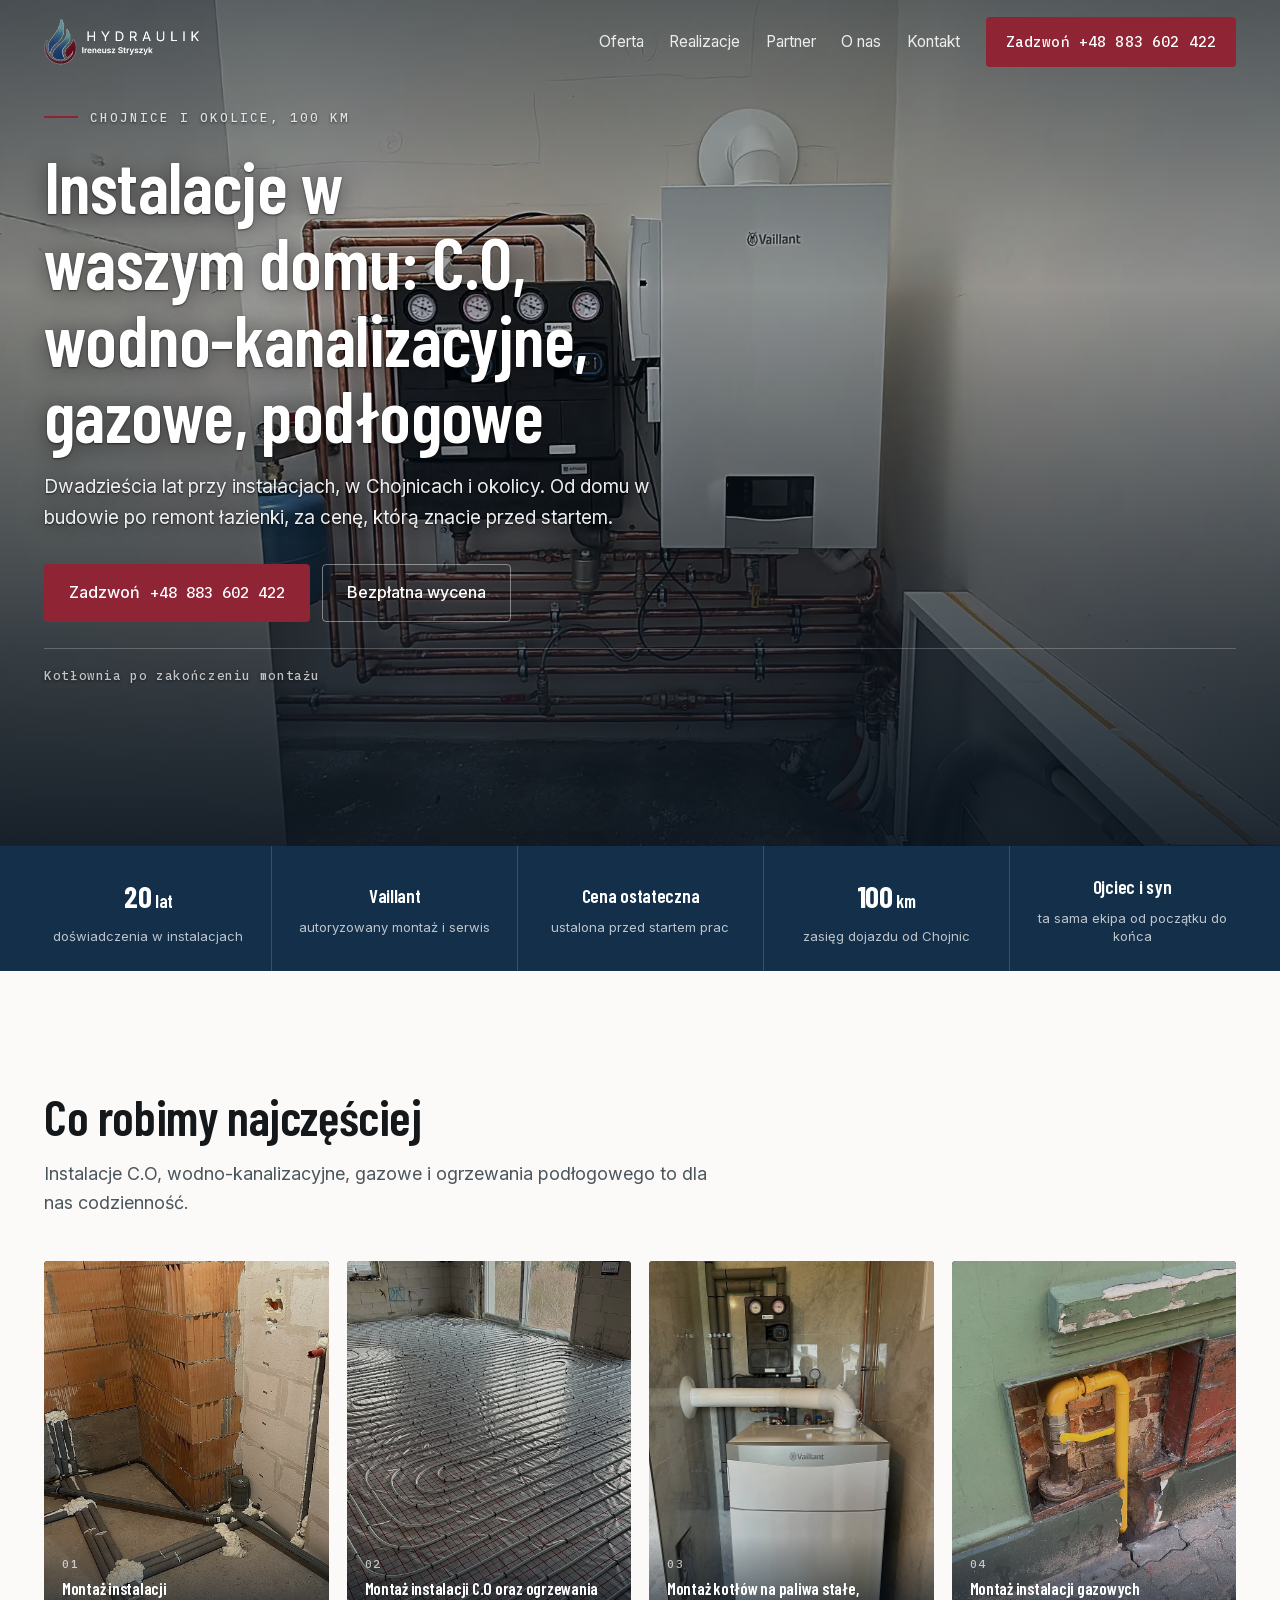
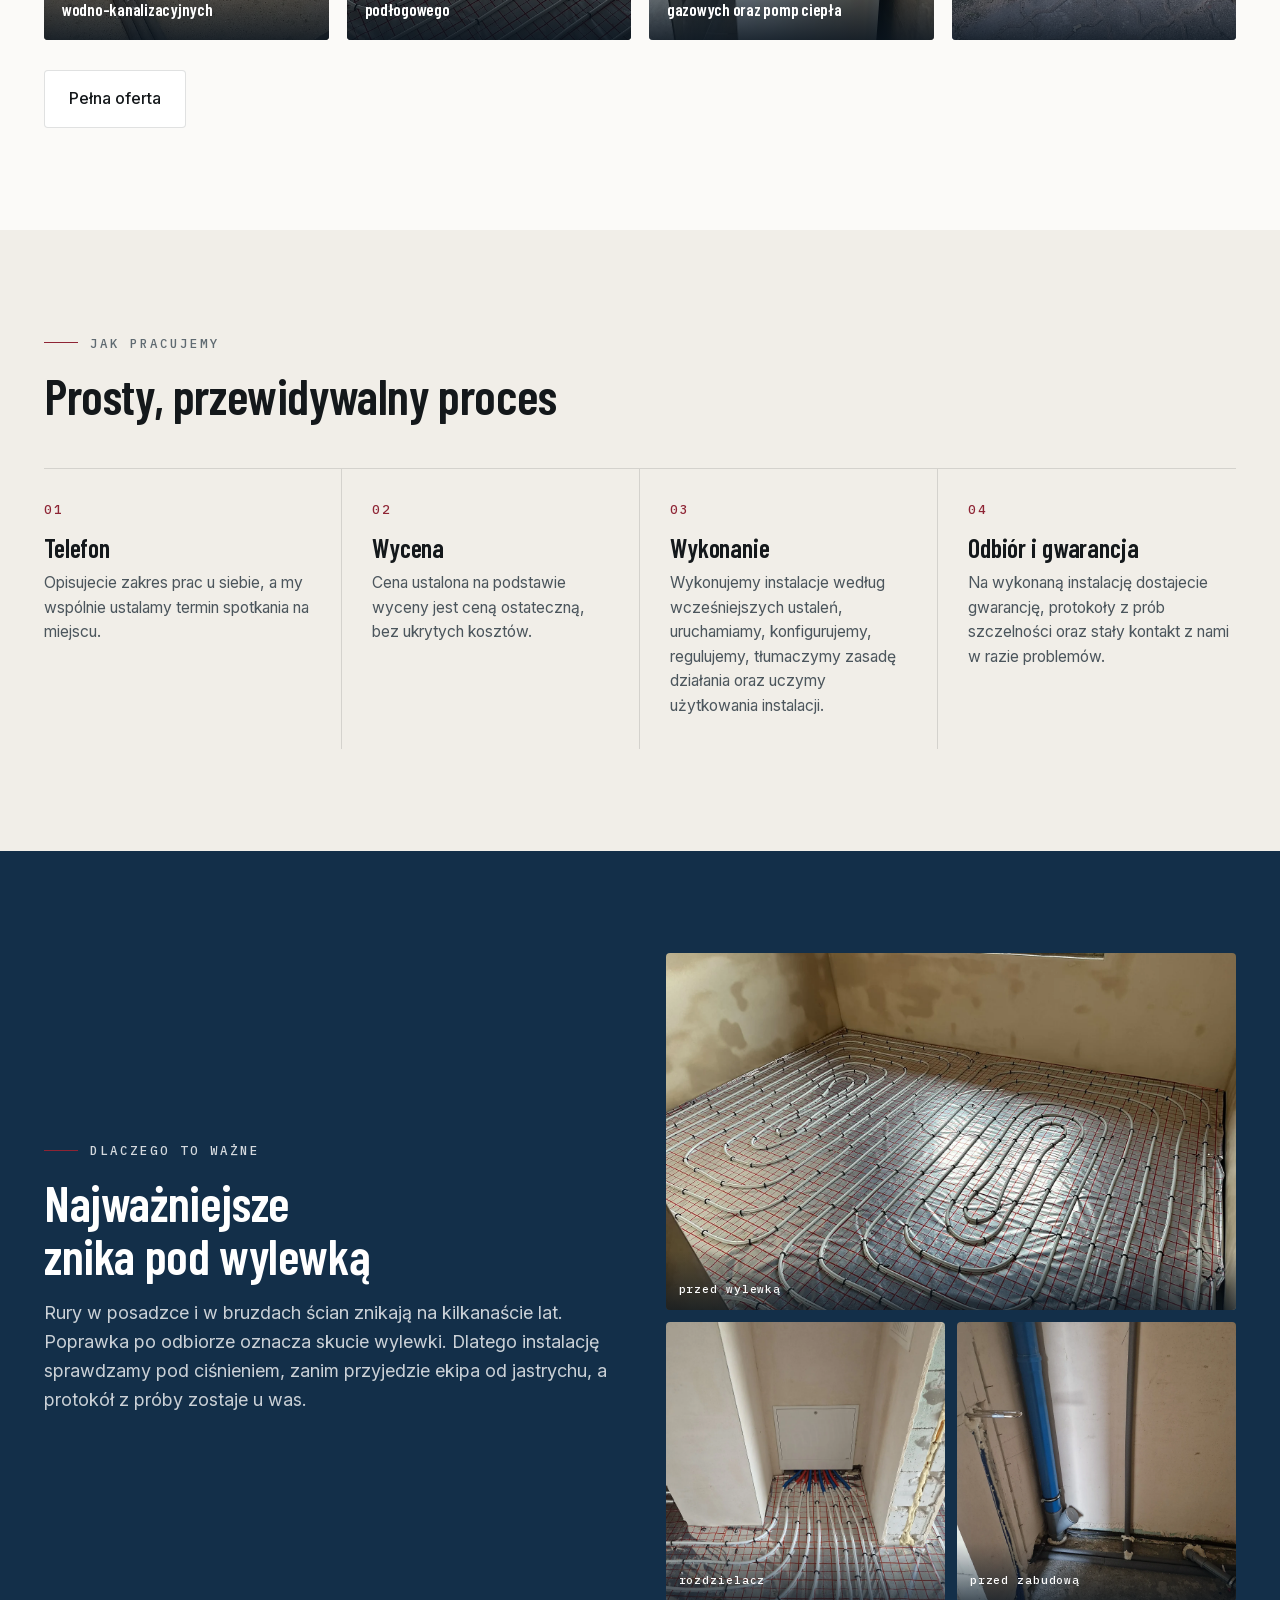
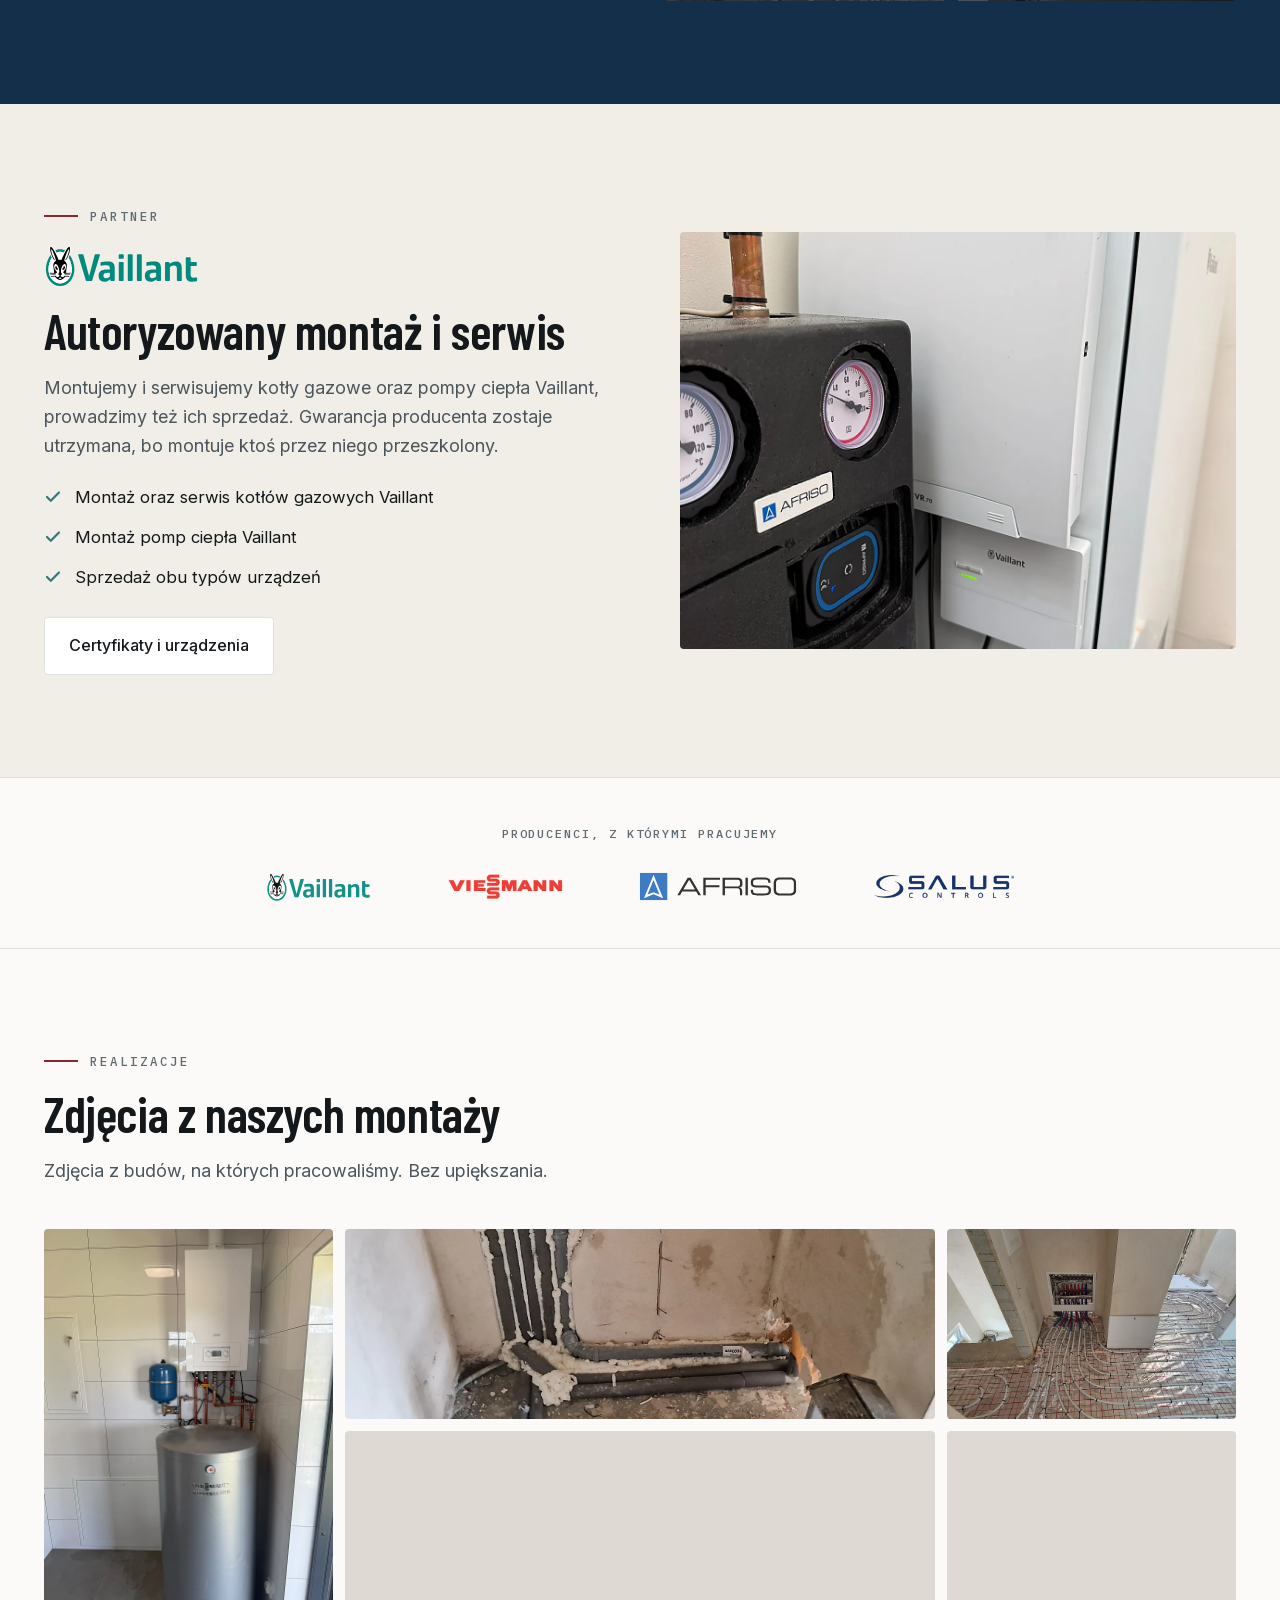
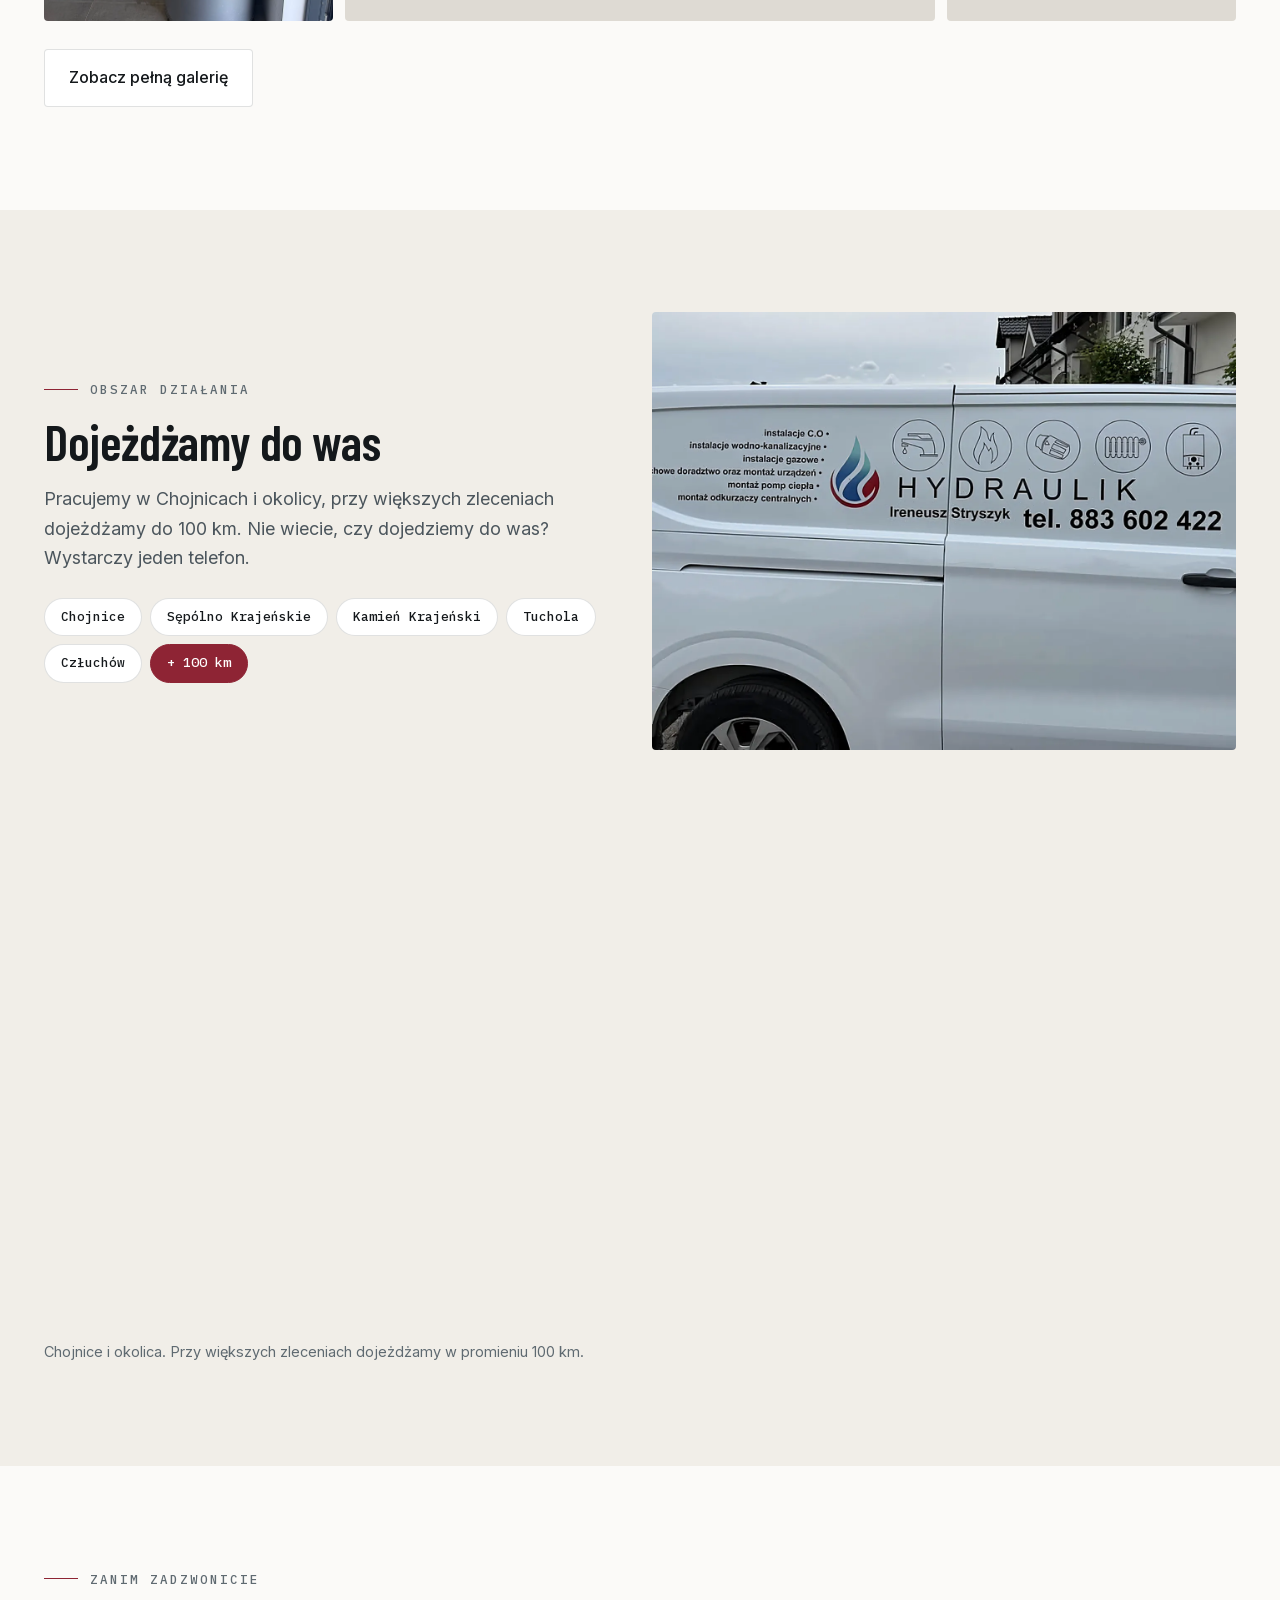
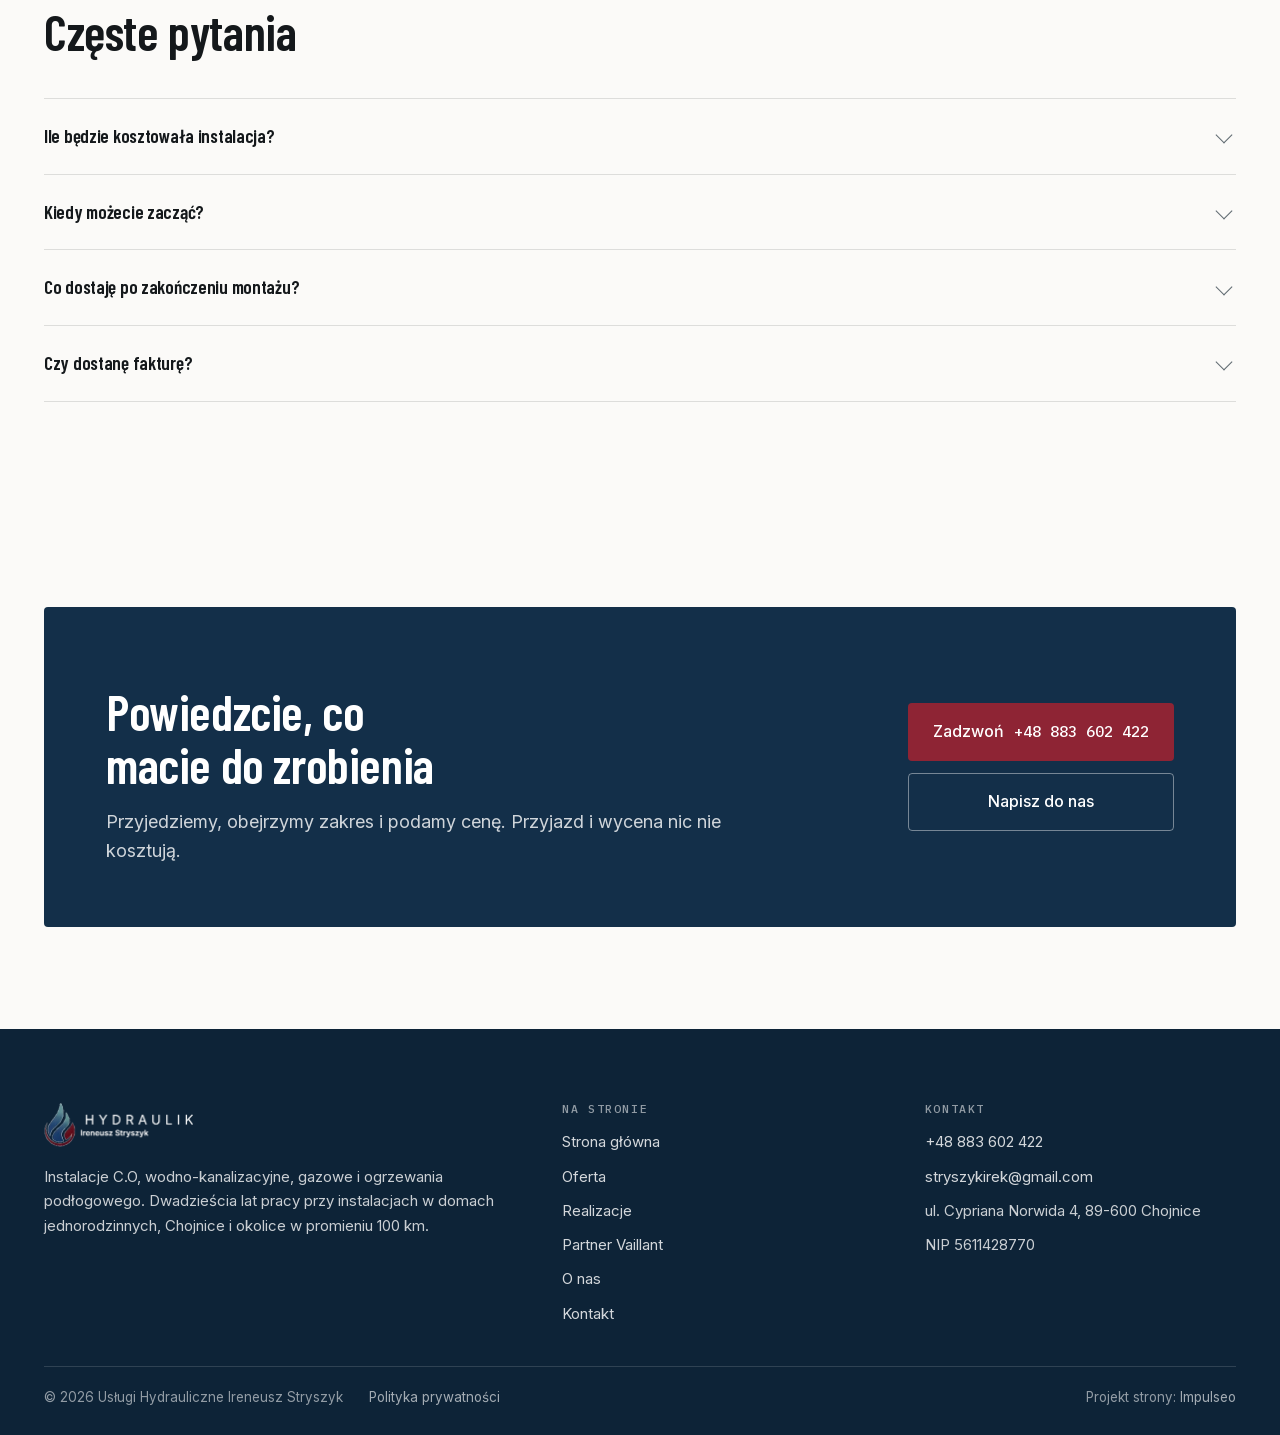
==== index.html @ f4471059 "Pasek producentow: cztery statyczne logotypy zamiast przewijanej tasmy - etykieta 'Urzadzenia, na kt" ====
<!doctype html>
<html lang="pl">
<head>
  <meta charset="utf-8">
  <meta name="viewport" content="width=device-width, initial-scale=1">
  <title>Hydraulik Chojnice, instalacje C.O, wod-kan i gaz | Stryszyk</title>
  <meta name="description" content="Instalacje C.O, wod-kan, gazowe i ogrzewanie podłogowe. Montaż kotłów i pomp ciepła, Vaillant. Chojnice i 100 km. Bezpłatna wycena, 20 lat doświadczenia.">
  <link rel="canonical" href="https://hydraulikchojnice.pl/">
  <meta name="theme-color" content="#132f49">
  <meta property="og:type" content="website">
  <meta property="og:locale" content="pl_PL">
  <meta property="og:site_name" content="Usługi Hydrauliczne Ireneusz Stryszyk">
  <meta property="og:title" content="Hydraulik Chojnice, instalacje C.O, wod-kan i gaz | Stryszyk">
  <meta property="og:description" content="Instalacje C.O, wod-kan, gazowe i ogrzewanie podłogowe. Montaż kotłów i pomp ciepła, Vaillant. Chojnice i 100 km. Bezpłatna wycena, 20 lat doświadczenia.">
  <meta property="og:url" content="https://hydraulikchojnice.pl/">
  <meta property="og:image" content="https://hydraulikchojnice.pl/img/og.jpg">
  <meta property="og:image:width" content="1200">
  <meta property="og:image:height" content="630">
  <meta name="twitter:card" content="summary_large_image">
  <link rel="icon" href="img/favicon.svg" type="image/svg+xml">
  <link rel="icon" href="img/favicon-32.png" sizes="32x32">
  <link rel="apple-touch-icon" href="img/favicon-180.png">
  <link rel="manifest" href="site.webmanifest">
  <link rel="preload" href="assets/fonts/barlow-600-latin.woff2" as="font" type="font/woff2" crossorigin>
  <link rel="preload" href="assets/fonts/inter-latin.woff2" as="font" type="font/woff2" crossorigin>
  <link rel="stylesheet" href="assets/app.css?v=26">
  <script type="application/ld+json">
  {
    "@context": "https://schema.org",
    "@type": "Plumber",
    "name": "Usługi Hydrauliczne Ireneusz Stryszyk",
    "description": "Instalacje C.O, wodno-kanalizacyjne, gazowe i ogrzewania podłogowego. Montaż kotłów i pomp ciepła. Chojnice i okolice w promieniu 100 km.",
    "url": "https://hydraulikchojnice.pl/",
    "telephone": "+48883602422",
    "email": "stryszykirek@gmail.com",
    "image": "https://hydraulikchojnice.pl/img/og.jpg",
    "logo": "https://hydraulikchojnice.pl/img/logo.webp",
    "vatID": "PL5611428770",
    "taxID": "5611428770",
    "address": {
      "@type": "PostalAddress",
      "addressLocality": "Chojnice",
      "addressRegion": "pomorskie",
      "addressCountry": "PL"
    },
    "areaServed": [
      {"@type": "City", "name": "Chojnice"},
      {"@type": "City", "name": "Sępólno Krajeńskie"},
      {"@type": "City", "name": "Kamień Krajeński"},
      {"@type": "City", "name": "Tuchola"},
      {"@type": "City", "name": "Człuchów"}
    ],
    "knowsAbout": ["ogrzewanie podłogowe", "instalacje gazowe", "pompy ciepła", "kotły gazowe", "instalacje wodno-kanalizacyjne"],
    "makesOffer": [
      {"@type": "Offer", "itemOffered": {"@type": "Service", "name": "Montaż instalacji wodno-kanalizacyjnych"}},
      {"@type": "Offer", "itemOffered": {"@type": "Service", "name": "Montaż instalacji C.O i ogrzewania podłogowego"}},
      {"@type": "Offer", "itemOffered": {"@type": "Service", "name": "Montaż kotłów gazowych, na pellet i pomp ciepła"}},
      {"@type": "Offer", "itemOffered": {"@type": "Service", "name": "Montaż instalacji gazowych"}}
    ]
  }
  </script>
  <script type="application/ld+json">
  {"@context": "https://schema.org", "@type": "FAQPage", "mainEntity": [
      {"@type": "Question", "name": "Ile będzie kosztowała instalacja?", "acceptedAnswer": {"@type": "Answer", "text": "Zakres prac wyceniamy po obejrzeniu miejsca. Przyjazd i wycena są bezpłatne. Cena ustalona po oględzinach jest ceną ostateczną, po zakończeniu prac nie dochodzą do niej żadne dopłaty."}},
      {"@type": "Question", "name": "Kiedy możecie zacząć?", "acceptedAnswer": {"@type": "Answer", "text": "Termin ustalamy przy wycenie i trzymamy się go. Awarie traktujemy priorytetowo i przestawiamy pod nie grafik."}},
      {"@type": "Question", "name": "Co dostaję po zakończeniu montażu?", "acceptedAnswer": {"@type": "Answer", "text": "Uruchomioną i wyregulowaną instalację, przeszkolenie z obsługi, gwarancję oraz protokoły z prób szczelności."}},
      {"@type": "Question", "name": "Czy dostanę fakturę?", "acceptedAnswer": {"@type": "Answer", "text": "Tak, na firmę albo na osobę prywatną. Dokument wystawiamy po zakończeniu prac."}}
  ]}
  </script>
</head>
<body class="hero-page">
<a class="skip" href="#main">Przejdź do treści</a>

<header class="top">
  <div class="wrap top-in">
    <a class="brand" href="index.html" aria-label="Usługi Hydrauliczne Ireneusz Stryszyk, strona główna">
      <img class="logo-dark" src="img/logo.webp" width="155" height="46" alt="Logo Hydraulik Ireneusz Stryszyk">
      <img class="logo-light" src="img/logo-jasne.webp" width="155" height="46" alt="" aria-hidden="true">
    </a>
    <button class="burger" aria-expanded="false" aria-controls="menu" aria-label="Menu">
      <span></span><span></span><span></span>
    </button>
    <nav class="nav" id="menu" aria-label="Menu główne">
      <a href="oferta.html">Oferta</a>
      <a href="realizacje.html">Realizacje</a>
      <a href="partner.html">Partner</a>
      <a href="o-nas.html">O nas</a>
      <a href="kontakt.html">Kontakt</a>
      <a class="tel-btn" href="tel:+48883602422">Zadzwoń +48 883 602 422</a>
    </nav>
  </div>
</header>

<main id="main">
<section class="hero">
  <div class="hero-media" aria-hidden="true">
      <figure class="is-on" data-cap="Kotłownia po zakończeniu montażu"><img src="img/hero-3-2000.webp" srcset="img/hero-3-1200.webp 1200w, img/hero-3-2000.webp 2000w" sizes="100vw" width="2000" height="1500" alt="Kotłownia po zakończeniu montażu" fetchpriority="high" decoding="async"></figure>
      <figure class="" data-cap="Ogrzewanie podłogowe, pętle rozłożone przed wylewką"><img src="img/hero-1-2000.webp" srcset="img/hero-1-1200.webp 1200w, img/hero-1-2000.webp 2000w" sizes="100vw" width="2000" height="1500" alt="Ogrzewanie podłogowe, pętle rozłożone przed wylewką" loading="lazy" decoding="async"></figure>
      <figure class="" data-cap="Rozdzielacz ogrzewania podłogowego w szafce"><img src="img/hero-2-2000.webp" srcset="img/hero-2-1200.webp 1200w, img/hero-2-2000.webp 2000w" sizes="100vw" width="2000" height="1500" alt="Rozdzielacz ogrzewania podłogowego w szafce" loading="lazy" decoding="async"></figure>
      <figure class="" data-cap="Węzeł wodomierzowy z zaworami odcinającymi"><img src="img/hero-4-2000.webp" srcset="img/hero-4-1200.webp 1200w, img/hero-4-2000.webp 2000w" sizes="100vw" width="2000" height="1500" alt="Węzeł wodomierzowy z zaworami odcinającymi" loading="lazy" decoding="async"></figure>
  </div>
  <div class="wrap hero-in">
    <p class="kicker">Chojnice i okolice, 100 km</p>
    <h1>Instalacje w waszym domu: C.O, <span class="nw">wodno-kanalizacyjne</span>, gazowe, podłogowe</h1>
    <p class="hero-lead">Dwadzieścia lat przy instalacjach, w Chojnicach i okolicy.
      Od domu w budowie po remont łazienki, za cenę, którą znacie przed startem.</p>
    <div class="hero-cta">
      <a class="btn btn-1" href="tel:+48883602422">Zadzwoń <span class="num">+48 883 602 422</span></a>
      <a class="btn btn-2" href="kontakt.html">Bezpłatna wycena</a>
    </div>
    <p class="hero-cap"></p>
  </div>
</section>

<section class="strip">
  <div class="strip-in">
    <div class="cell"><span class="k"><span class="big">20</span> lat</span><span class="v">doświadczenia w instalacjach</span></div>
    <div class="cell"><span class="k">Vaillant</span><span class="v">autoryzowany montaż i serwis</span></div>
    <div class="cell"><span class="k">Cena ostateczna</span><span class="v">ustalona przed startem prac</span></div>
    <div class="cell"><span class="k"><span class="big">100</span> km</span><span class="v">zasięg dojazdu od Chojnic</span></div>
    <div class="cell"><span class="k">Ojciec i syn</span><span class="v">ta sama ekipa od początku do końca</span></div>
  </div>
</section>


<section class="sec">
  <div class="wrap">
    <div class="head rv">
      <h2>Co robimy najczęściej</h2>
      <p class="lead">Instalacje C.O, <span class="nw">wodno-kanalizacyjne</span>, gazowe i ogrzewania podłogowego to dla nas codzienność.</p>
    </div>
    <div class="tiles rv">
      <a class="tile" href="oferta.html"><img src="img/wod-kan-01-900.webp" srcset="img/wod-kan-01-900.webp 900w, img/wod-kan-01-1600.webp 1600w" width="900" height="675" alt="Podejścia wodno-kanalizacyjne przed zabudową" loading="lazy" decoding="async"><span class="cap"><span class="idx">01</span><span class="txt">Montaż instalacji <span class="nw">wodno-kanalizacyjnych</span></span></span></a>
      <a class="tile" href="oferta.html"><img src="img/podlogowka-01-900.webp" srcset="img/podlogowka-01-900.webp 900w, img/podlogowka-01-1600.webp 1600w" width="900" height="675" alt="Pętle ogrzewania podłogowego przed wylewką" loading="lazy" decoding="async"><span class="cap"><span class="idx">02</span><span class="txt">Montaż instalacji C.O oraz ogrzewania podłogowego</span></span></a>
      <a class="tile" href="oferta.html"><img src="img/kotlownia-01-900.webp" srcset="img/kotlownia-01-900.webp 900w, img/kotlownia-01-1600.webp 1600w" width="675" height="900" alt="Kotłownia z kotłem stojącym Vaillant" loading="lazy" decoding="async"><span class="cap"><span class="idx">03</span><span class="txt">Montaż kotłów na paliwa stałe, gazowych oraz pomp ciepła</span></span></a>
      <a class="tile" href="oferta.html"><img src="img/gaz-01-900.webp" srcset="img/gaz-01-900.webp 900w, img/gaz-01-1600.webp 1600w" width="506" height="900" alt="Instalacja gazowa doprowadzona do budynku" loading="lazy" decoding="async"><span class="cap"><span class="idx">04</span><span class="txt">Montaż instalacji gazowych</span></span></a>
    </div>
    <p style="margin-top:30px"><a class="btn btn-3" href="oferta.html">Pełna oferta</a></p>
  </div>
</section>

<section class="sec sec-paper">
  <div class="wrap">
    <div class="head rv">
      <p class="kicker">Jak pracujemy</p>
      <h2>Prosty, przewidywalny proces</h2>
    </div>
    <div class="steps rv">
      <div class="step"><span class="n">01</span><h3>Telefon</h3><p>Opisujecie zakres prac u siebie, a my wspólnie ustalamy termin spotkania na miejscu.</p></div>
      <div class="step"><span class="n">02</span><h3>Wycena</h3><p>Cena ustalona na podstawie wyceny jest ceną ostateczną, bez ukrytych kosztów.</p></div>
      <div class="step"><span class="n">03</span><h3>Wykonanie</h3><p>Wykonujemy instalacje według wcześniejszych ustaleń, uruchamiamy, konfigurujemy, regulujemy, tłumaczymy zasadę działania oraz uczymy użytkowania instalacji.</p></div>
      <div class="step"><span class="n">04</span><h3>Odbiór i gwarancja</h3><p>Na wykonaną instalację dostajecie gwarancję, protokoły z prób szczelności oraz stały kontakt z nami w razie problemów.</p></div>
    </div>
  </div>
</section>

<section class="sec sec-dark">
  <div class="wrap">
    <div class="hidden-layer">
      <div class="rv">
        <p class="kicker">Dlaczego to ważne</p>
        <h2>Najważniejsze znika pod wylewką</h2>
        <p class="lead">Rury w posadzce i w bruzdach ścian znikają na kilkanaście lat. Poprawka po odbiorze
          oznacza skucie wylewki. Dlatego instalację sprawdzamy pod ciśnieniem, zanim przyjedzie ekipa
          od jastrychu, a protokół z próby zostaje u was.</p>
      </div>
      <div class="hl-frames rv">
        <figure data-zoom="img/podlogowka-17-1600.webp" data-alt="Ogrzewanie podłogowe pod skosem dachu" data-cap="Ogrzewanie podłogowe pod skosem dachu" tabindex="0">
          <img src="img/podlogowka-17-900.webp" srcset="img/podlogowka-17-900.webp 900w, img/podlogowka-17-1600.webp 1600w" width="900" height="675" alt="Ogrzewanie podłogowe pod skosem dachu" loading="lazy" decoding="async"><figcaption>przed wylewką</figcaption></figure>
        <figure data-zoom="img/rozdzielacz-01-1600.webp" data-alt="Szafka rozdzielacza ogrzewania podłogowego" data-cap="Szafka rozdzielacza ogrzewania podłogowego" tabindex="0">
          <img src="img/rozdzielacz-01-900.webp" srcset="img/rozdzielacz-01-900.webp 900w, img/rozdzielacz-01-1600.webp 1600w" width="900" height="900" alt="Szafka rozdzielacza ogrzewania podłogowego" loading="lazy" decoding="async"><figcaption>rozdzielacz</figcaption></figure>
        <figure data-zoom="img/wod-kan-04-1600.webp" data-alt="Rozprowadzenie kanalizacji przy posadzce" data-cap="Rozprowadzenie kanalizacji przy posadzce" tabindex="0">
          <img src="img/wod-kan-04-900.webp" srcset="img/wod-kan-04-900.webp 900w, img/wod-kan-04-1600.webp 1600w" width="900" height="900" alt="Rozprowadzenie kanalizacji przy posadzce" loading="lazy" decoding="async"><figcaption>przed zabudową</figcaption></figure>
      </div>
    </div>
  </div>
</section>

<section class="sec sec-paper">
  <div class="wrap">
    <div class="partner">
      <div class="rv">
        <p class="kicker">Partner</p>
        <img src="img/marki/vaillant.svg" width="210" height="53" alt="Logo Vaillant"
          style="height:44px;width:auto;margin:18px 0 6px" loading="lazy" decoding="async">
        <h2>Autoryzowany montaż i serwis</h2>
        <p class="lead">Montujemy i serwisujemy kotły gazowe oraz pompy ciepła Vaillant, prowadzimy też
          ich sprzedaż. Gwarancja producenta zostaje utrzymana, bo montuje ktoś przez niego przeszkolony.</p>
        <ul class="checks">
          <li>Montaż oraz serwis kotłów gazowych Vaillant</li>
          <li>Montaż pomp ciepła Vaillant</li>
          <li>Sprzedaż obu typów urządzeń</li>
        </ul>
        <p style="margin-top:26px"><a class="btn btn-3" href="partner.html">Certyfikaty i urządzenia</a></p>
      </div>
      <div class="rv">
        <figure style="margin:0;overflow:hidden;border-radius:4px;background:#dedad3" data-zoom="img/kotlownia-06-1600.webp"
          data-alt="Pompa ciepła Vaillant ze stacją Afriso" data-cap="Pompa ciepła Vaillant ze stacją Afriso" tabindex="0">
          <img src="img/kotlownia-06-900.webp" srcset="img/kotlownia-06-900.webp 900w, img/kotlownia-06-1600.webp 1600w" width="675" height="900" alt="Pompa ciepła Vaillant ze stacją Afriso" loading="lazy" decoding="async">
        </figure>
      </div>
    </div>
  </div>
</section>

<section class="marks">
  <div class="wrap-wide">
    <span class="marks-lab">Producenci, z którymi pracujemy</span>
    <div class="marks-view">
      <div class="marks-track">
        <img src="img/marki/vaillant.svg" alt="Vaillant" style="height:30px" loading="lazy" decoding="async">
        <img src="img/marki/viessmann.svg" alt="Viessmann" style="height:25px" loading="lazy" decoding="async">
        <img src="img/marki/afriso.svg" alt="Afriso" style="height:29px" loading="lazy" decoding="async">
        <img src="img/marki/salus.webp" alt="Salus Controls" style="height:23px" loading="lazy" decoding="async">
      </div>
    </div>
  </div>
</section>

<section class="sec">
  <div class="wrap">
    <div class="head rv">
      <p class="kicker">Realizacje</p>
      <h2>Zdjęcia z naszych montaży</h2>
      <p class="lead">Zdjęcia z budów, na których pracowaliśmy. Bez upiększania.</p>
    </div>
    <div class="bento rv">
      <figure class="b-tall" data-zoom="img/zasobnik-02-1600.webp" data-alt="Zasobnik i kocioł w pomieszczeniu technicznym" data-cap="Zasobnik i kocioł w pomieszczeniu technicznym" tabindex="0"><img src="img/zasobnik-02-900.webp" srcset="img/zasobnik-02-900.webp 900w, img/zasobnik-02-1600.webp 1600w" width="675" height="900" alt="Zasobnik i kocioł w pomieszczeniu technicznym" loading="lazy" decoding="async"></figure>
      <figure class="b-wide" data-zoom="img/wod-kan-05-1600.webp" data-alt="Rury poprowadzone w bruzdach ściany" data-cap="Rury poprowadzone w bruzdach ściany" tabindex="0"><img src="img/wod-kan-05-900.webp" srcset="img/wod-kan-05-900.webp 900w, img/wod-kan-05-1600.webp 1600w" width="900" height="900" alt="Rury poprowadzone w bruzdach ściany" loading="lazy" decoding="async"></figure>
      <figure class="" data-zoom="img/rozdzielacz-02-1600.webp" data-alt="Rozdzielacz podłączony do pętli w posadzce" data-cap="Rozdzielacz podłączony do pętli w posadzce" tabindex="0"><img src="img/rozdzielacz-02-900.webp" srcset="img/rozdzielacz-02-900.webp 900w, img/rozdzielacz-02-1600.webp 1600w" width="900" height="900" alt="Rozdzielacz podłączony do pętli w posadzce" loading="lazy" decoding="async"></figure>
      <figure class="b-wide" data-zoom="img/podlogowka-14-1600.webp" data-alt="Ogrzewanie podłogowe przed zalaniem wylewki" data-cap="Ogrzewanie podłogowe przed zalaniem wylewki" tabindex="0"><img src="img/podlogowka-14-900.webp" srcset="img/podlogowka-14-900.webp 900w, img/podlogowka-14-1600.webp 1600w" width="900" height="675" alt="Ogrzewanie podłogowe przed zalaniem wylewki" loading="lazy" decoding="async"></figure>
      <figure class="" data-zoom="img/sterowanie-02-1600.webp" data-alt="Panel sterowania instalacją Vaillant" data-cap="Panel sterowania instalacją Vaillant" tabindex="0"><img src="img/sterowanie-02-900.webp" srcset="img/sterowanie-02-900.webp 900w, img/sterowanie-02-1600.webp 1600w" width="900" height="675" alt="Panel sterowania instalacją Vaillant" loading="lazy" decoding="async"></figure>
    </div>
    <p style="margin-top:28px"><a class="btn btn-3" href="realizacje.html">Zobacz pełną galerię</a></p>
  </div>
</section>

<section class="sec sec-paper">
  <div class="wrap">
    <div class="area">
      <div class="rv">
        <p class="kicker">Obszar działania</p>
        <h2>Dojeżdżamy do was</h2>
        <p class="lead">Pracujemy w Chojnicach i okolicy, przy większych zleceniach dojeżdżamy do 100 km.
          Nie wiecie, czy dojedziemy do was? Wystarczy jeden telefon.</p>
        <div class="towns">
      <span>Chojnice</span>
      <span>Sępólno Krajeńskie</span>
      <span>Kamień Krajeński</span>
      <span>Tuchola</span>
      <span>Człuchów</span>
          <span class="plus">+ 100 km</span>
        </div>
      </div>
      <div class="rv">
        <figure style="margin:0;overflow:hidden;border-radius:4px;background:#dedad3">
          <img src="img/bus-900.webp" srcset="img/bus-900.webp 900w, img/bus-1400.webp 1400w" width="900" height="675" alt="Samochód firmowy z logo i numerem telefonu" loading="lazy" decoding="async">
        </figure>
      </div>
    </div>

    <figure class="mapa rv">
      <iframe title="Mapa: Chojnice i okolice" loading="lazy" referrerpolicy="no-referrer-when-downgrade"
        src="https://maps.google.com/maps?q=Chojnice&amp;z=9&amp;output=embed&amp;hl=pl"
        style="border:0" allowfullscreen></iframe>
      <figcaption>Chojnice i okolica. Przy większych zleceniach dojeżdżamy w promieniu 100 km.</figcaption>
    </figure>
  </div>
</section>

<section class="sec">
  <div class="wrap">
    <div class="head rv">
      <p class="kicker">Zanim zadzwonicie</p>
      <h2>Częste pytania</h2>
    </div>
    <div class="faq rv">
    <details><summary>Ile będzie kosztowała instalacja?</summary><div class="ans">Zakres prac wyceniamy po obejrzeniu miejsca. Przyjazd i wycena są bezpłatne. Cena ustalona po oględzinach jest ceną ostateczną, po zakończeniu prac nie dochodzą do niej żadne dopłaty.</div></details>
    <details><summary>Kiedy możecie zacząć?</summary><div class="ans">Termin ustalamy przy wycenie i trzymamy się go. Awarie traktujemy priorytetowo i przestawiamy pod nie grafik.</div></details>
    <details><summary>Co dostaję po zakończeniu montażu?</summary><div class="ans">Uruchomioną i wyregulowaną instalację, przeszkolenie z obsługi, gwarancję oraz protokoły z prób szczelności.</div></details>
    <details><summary>Czy dostanę fakturę?</summary><div class="ans">Tak, na firmę albo na osobę prywatną. Dokument wystawiamy po zakończeniu prac.</div></details>
    </div>
  </div>
</section>

<section class="sec">
  <div class="wrap rv">
    <div class="cta">
      <div>
        <h2>Powiedzcie, co macie do zrobienia</h2>
        <p class="lead">Przyjedziemy, obejrzymy zakres i podamy cenę. Przyjazd i wycena nic nie kosztują.</p>
      </div>
      <div class="cta-side">
        <a class="btn btn-1" href="tel:+48883602422">Zadzwoń <span class="num">+48 883 602 422</span></a>
        <a class="btn btn-2" href="kontakt.html">Napisz do nas</a>
      </div>
    </div>
  </div>
</section>

</main>

<footer class="foot">
  <div class="wrap">
    <div class="foot-grid">
      <div>
        <img class="logo" src="img/logo-jasne.webp" width="149" height="44" alt="Hydraulik Ireneusz Stryszyk">
        <p>Instalacje C.O, wodno-kanalizacyjne, gazowe i ogrzewania podłogowego. Dwadzieścia lat pracy przy instalacjach w domach jednorodzinnych, Chojnice i okolice w promieniu 100 km.</p>
      </div>
      <div>
        <h4>Na stronie</h4>
        <ul>
          <li><a href="index.html">Strona główna</a></li>
          <li><a href="oferta.html">Oferta</a></li>
          <li><a href="realizacje.html">Realizacje</a></li>
          <li><a href="partner.html">Partner Vaillant</a></li>
          <li><a href="o-nas.html">O nas</a></li>
          <li><a href="kontakt.html">Kontakt</a></li>
        </ul>
      </div>
      <div>
        <h4>Kontakt</h4>
        <ul>
          <li><a href="tel:+48883602422">+48 883 602 422</a></li>
          <li><a href="mailto:stryszykirek@gmail.com">stryszykirek@gmail.com</a></li>
          <li>ul. Cypriana Norwida 4, 89-600 Chojnice</li>
          <li>NIP 5611428770</li>
        </ul>
      </div>
    </div>
    <div class="fine">
      <span>&copy; <span data-year>2026</span> Usługi Hydrauliczne Ireneusz Stryszyk</span>
      <a href="polityka-prywatnosci.html">Polityka prywatności</a>
      <span class="right">Projekt strony: <a href="https://impulseo.pl" rel="noopener">Impulseo</a></span>
    </div>
  </div>
</footer>

<div class="callbar">
  <a href="tel:+48883602422">Zadzwoń</a>
  <a class="alt" href="kontakt.html">Bezpłatna wycena</a>
</div>

<div class="lb" hidden aria-modal="true" role="dialog" aria-label="Powiększone zdjęcie">
  <button class="lb-x" aria-label="Zamknij">&times;</button>
  <button class="lb-p" aria-label="Poprzednie zdjęcie">&#8249;</button>
  <button class="lb-n" aria-label="Następne zdjęcie">&#8250;</button>
  <img src="" alt="">
  <p class="lb-cap"></p>
</div>

<script src="assets/app.js?v=4"></script>
</body>
</html>
---- assets/app.css ----
/* Usługi Hydrauliczne Ireneusz Stryszyk — Chojnice
   Arkusz stylów strony. Fonty trzymamy u siebie (assets/fonts). */

@font-face{font-family:'Naglowek';font-style:normal;font-weight:500;font-display:swap;
  src:url(fonts/barlow-500-latin-ext.woff2) format('woff2');
  unicode-range:U+0100-02BA,U+02BD-02C5,U+02C7-02CC,U+02CE-02D7,U+02DD-02FF,U+0304,U+0308,U+0329,U+1D00-1DBF,U+1E00-1E9F,U+1EF2-1EFF,U+2020,U+20A0-20AB,U+20AD-20C0,U+2113,U+2C60-2C7F,U+A720-A7FF;}
@font-face{font-family:'Naglowek';font-style:normal;font-weight:500;font-display:swap;
  src:url(fonts/barlow-500-latin.woff2) format('woff2');
  unicode-range:U+0000-00FF,U+0131,U+0152-0153,U+02BB-02BC,U+02C6,U+02DA,U+02DC,U+0304,U+0308,U+0329,U+2000-206F,U+20AC,U+2122,U+2191,U+2193,U+2212,U+2215,U+FEFF,U+FFFD;}
@font-face{font-family:'Naglowek';font-style:normal;font-weight:600;font-display:swap;
  src:url(fonts/barlow-600-latin-ext.woff2) format('woff2');
  unicode-range:U+0100-02BA,U+02BD-02C5,U+02C7-02CC,U+02CE-02D7,U+02DD-02FF,U+0304,U+0308,U+0329,U+1D00-1DBF,U+1E00-1E9F,U+1EF2-1EFF,U+2020,U+20A0-20AB,U+20AD-20C0,U+2113,U+2C60-2C7F,U+A720-A7FF;}
@font-face{font-family:'Naglowek';font-style:normal;font-weight:600;font-display:swap;
  src:url(fonts/barlow-600-latin.woff2) format('woff2');
  unicode-range:U+0000-00FF,U+0131,U+0152-0153,U+02BB-02BC,U+02C6,U+02DA,U+02DC,U+0304,U+0308,U+0329,U+2000-206F,U+20AC,U+2122,U+2191,U+2193,U+2212,U+2215,U+FEFF,U+FFFD;}
@font-face{font-family:'Naglowek';font-style:normal;font-weight:700;font-display:swap;
  src:url(fonts/barlow-700-latin-ext.woff2) format('woff2');
  unicode-range:U+0100-02BA,U+02BD-02C5,U+02C7-02CC,U+02CE-02D7,U+02DD-02FF,U+0304,U+0308,U+0329,U+1D00-1DBF,U+1E00-1E9F,U+1EF2-1EFF,U+2020,U+20A0-20AB,U+20AD-20C0,U+2113,U+2C60-2C7F,U+A720-A7FF;}
@font-face{font-family:'Naglowek';font-style:normal;font-weight:700;font-display:swap;
  src:url(fonts/barlow-700-latin.woff2) format('woff2');
  unicode-range:U+0000-00FF,U+0131,U+0152-0153,U+02BB-02BC,U+02C6,U+02DA,U+02DC,U+0304,U+0308,U+0329,U+2000-206F,U+20AC,U+2122,U+2191,U+2193,U+2212,U+2215,U+FEFF,U+FFFD;}
@font-face{font-family:'InterVar';font-style:normal;font-weight:400 600;font-display:swap;
  src:url(fonts/inter-latin-ext.woff2) format('woff2');
  unicode-range:U+0100-02BA,U+02BD-02C5,U+02C7-02CC,U+02CE-02D7,U+02DD-02FF,U+0304,U+0308,U+0329,U+1D00-1DBF,U+1E00-1E9F,U+1EF2-1EFF,U+2020,U+20A0-20AB,U+20AD-20C0,U+2113,U+2C60-2C7F,U+A720-A7FF;}
@font-face{font-family:'InterVar';font-style:normal;font-weight:400 600;font-display:swap;
  src:url(fonts/inter-latin.woff2) format('woff2');
  unicode-range:U+0000-00FF,U+0131,U+0152-0153,U+02BB-02BC,U+02C6,U+02DA,U+02DC,U+0304,U+0308,U+0329,U+2000-206F,U+20AC,U+2122,U+2191,U+2193,U+2212,U+2215,U+FEFF,U+FFFD;}
@font-face{font-family:'PlexMono';font-style:normal;font-weight:500;font-display:swap;
  src:url(fonts/plexmono-latin-ext.woff2) format('woff2');
  unicode-range:U+0100-02BA,U+02BD-02C5,U+02C7-02CC,U+02CE-02D7,U+02DD-02FF,U+0304,U+0308,U+0329,U+1D00-1DBF,U+1E00-1E9F,U+1EF2-1EFF,U+2020,U+20A0-20AB,U+20AD-20C0,U+2113,U+2C60-2C7F,U+A720-A7FF;}
@font-face{font-family:'PlexMono';font-style:normal;font-weight:500;font-display:swap;
  src:url(fonts/plexmono-latin.woff2) format('woff2');
  unicode-range:U+0000-00FF,U+0131,U+0152-0153,U+02BB-02BC,U+02C6,U+02DA,U+02DC,U+0304,U+0308,U+0329,U+2000-206F,U+20AC,U+2122,U+2191,U+2193,U+2212,U+2215,U+FEFF,U+FFFD;}

:root{
  --ink:#14181b;
  --ink-2:#4b555c;
  --ink-3:#5f6a71;
  --paper:#fbfaf8;
  --paper-2:#f1eee8;
  --navy:#132f49;
  --navy-2:#0d2337;
  --teal:#2f7a80;
  --accent:#8e2434;
  --accent-dark:#71182a;
  --line:rgba(20,24,27,.13);
  --line-soft:rgba(20,24,27,.07);
  --h:'Naglowek','Arial Narrow',system-ui,sans-serif;
  --b:'InterVar',system-ui,-apple-system,sans-serif;
  --m:'PlexMono',ui-monospace,monospace;
  --wrap:1240px;
  --pad:clamp(18px,4vw,44px);
  --r:4px;
  --shadow:0 1px 2px rgba(15,25,35,.05),0 12px 32px -18px rgba(15,25,35,.28);
}

*{box-sizing:border-box}
html{-webkit-text-size-adjust:100%;scroll-behavior:smooth}
@media (prefers-reduced-motion:reduce){html{scroll-behavior:auto}}
body{
  margin:0;background:var(--paper);color:var(--ink);
  font-family:var(--b);font-size:17px;line-height:1.62;
  font-feature-settings:"cv05","ss01";
  -webkit-font-smoothing:antialiased;overflow-x:hidden;
}
img{max-width:100%;height:auto;display:block}
a{color:inherit}
h1,h2,h3,h4{font-family:var(--h);font-weight:600;letter-spacing:-.005em;line-height:1.06;margin:0}
/* wyraz złożony (wodno-kanalizacyjne) ma przechodzić do nowej linii w całości */
.nw{white-space:nowrap}
p{margin:0}
:focus-visible{outline:2.5px solid var(--teal);outline-offset:3px;border-radius:2px}

.wrap{width:min(100% - var(--pad)*2,var(--wrap));margin-inline:auto}
.wrap-wide{width:min(100% - var(--pad)*2,1440px);margin-inline:auto}
.sr{position:absolute;width:1px;height:1px;padding:0;margin:-1px;overflow:hidden;clip:rect(0 0 0 0);white-space:nowrap;border:0}
.skip{position:absolute;left:-9999px;top:0;background:var(--navy);color:#fff;padding:12px 18px;z-index:200}
.skip:focus{left:12px;top:12px}

/* ——— nagłówek ——— */
.top{position:sticky;top:0;z-index:90;transition:transform .35s cubic-bezier(.2,.7,.3,1),box-shadow .25s;background:rgba(251,250,248,.92);backdrop-filter:saturate(1.4) blur(10px);border-bottom:1px solid var(--line-soft);transition:box-shadow .25s}
.top.is-stuck{box-shadow:0 10px 30px -24px rgba(10,20,30,.5)}
.top.is-hidden{transform:translateY(-102%)}
.top-in{display:flex;align-items:center;gap:22px;min-height:84px}
.brand{display:flex;align-items:center;gap:12px;text-decoration:none;flex:0 0 auto}
.brand img{width:auto;height:46px}
.brand b{font-family:var(--h);font-size:15px;letter-spacing:-.01em;display:none}
.nav{margin-left:auto;display:flex;align-items:center;gap:clamp(14px,2vw,28px)}
.nav a{font-size:15.5px;text-decoration:none;color:var(--ink-2);padding:6px 0;position:relative;white-space:nowrap;transition:color .18s}
.nav a::after{content:"";position:absolute;left:0;right:100%;bottom:0;height:1.5px;background:var(--accent);transition:right .28s cubic-bezier(.2,.7,.3,1)}
.nav a:hover,.nav a[aria-current="page"]{color:var(--ink)}
.nav a:hover::after,.nav a[aria-current="page"]::after{right:0}
.tel-btn,.nav a.tel-btn{display:inline-flex;align-items:center;gap:9px;background:var(--accent);color:#fff!important;text-decoration:none;
  font-family:var(--m);font-size:14.5px;letter-spacing:.01em;padding:13px 20px;border-radius:var(--r);transition:background .2s,transform .2s}
.tel-btn::after{display:none}
.tel-btn:hover{background:var(--accent-dark);transform:translateY(-1px)}
.burger{display:none;margin-left:auto;background:none;border:1px solid var(--line);border-radius:var(--r);width:44px;height:40px;cursor:pointer;align-items:center;justify-content:center;flex-direction:column;gap:4.5px}
.burger span{display:block;width:19px;height:1.6px;background:var(--ink);transition:transform .25s,opacity .2s}
.burger[aria-expanded="true"] span:nth-child(1){transform:translateY(6px) rotate(45deg)}
.burger[aria-expanded="true"] span:nth-child(2){opacity:0}
.burger[aria-expanded="true"] span:nth-child(3){transform:translateY(-6.2px) rotate(-45deg)}

@media (max-width:900px){
  .burger{display:flex}
  .nav{position:fixed;inset:84px 0 auto 0;background:var(--paper);flex-direction:column;align-items:stretch;gap:0;
    padding:6px var(--pad) 22px;border-bottom:1px solid var(--line);transform:translateY(-12px);opacity:0;pointer-events:none;transition:.25s;max-height:calc(100svh - 84px);overflow:auto}
  .nav.is-open{transform:none;opacity:1;pointer-events:auto}
  .nav a{padding:14px 0;border-bottom:1px solid var(--line-soft);font-size:17px}
  .nav .tel-btn{justify-content:center;margin-top:16px;padding:14px;font-size:16px;border-bottom:0}
}

/* strona z pełnoekranowym hero: nagłówek leży na zdjęciu, po przewinięciu wraca jasny pasek */
body.hero-page .top{position:fixed;left:0;right:0;top:0;transition:transform .35s cubic-bezier(.2,.7,.3,1),background .3s;background:transparent;backdrop-filter:none;border-bottom-color:transparent}
body.hero-page .top .nav a{color:rgba(255,255,255,.88)}
body.hero-page .top .nav a:hover{color:#fff}
body.hero-page .top .tel-btn{color:#fff!important}
body.hero-page .top .burger{border-color:rgba(255,255,255,.45)}
body.hero-page .top .burger span{background:#fff}
body.hero-page .brand .logo-light{display:block}
body.hero-page .brand .logo-dark{display:none}
.brand .logo-light{display:none}
body.hero-page .top.is-stuck{background:rgba(251,250,248,.94);backdrop-filter:saturate(1.4) blur(10px);border-bottom-color:var(--line-soft)}
body.hero-page .top.is-stuck .nav a{color:var(--ink-2)}
body.hero-page .top.is-stuck .nav a:hover,body.hero-page .top.is-stuck .nav a[aria-current="page"]{color:var(--ink)}
body.hero-page .top.is-stuck .burger{border-color:var(--line)}
body.hero-page .top.is-stuck .burger span{background:var(--ink)}
body.hero-page .top.is-stuck .brand .logo-light{display:none}
body.hero-page .top.is-stuck .brand .logo-dark{display:block}
@media (max-width:900px){
  /* rozwinięte menu ma jasne tło, więc linki muszą wrócić do ciemnego koloru */
  body.hero-page .top .nav.is-open a{color:var(--ink-2)}
  body.hero-page .top .nav.is-open a:hover,
  body.hero-page .top .nav.is-open a[aria-current="page"]{color:var(--ink)}
  body.hero-page .top .nav.is-open .tel-btn{color:#fff!important}
}

/* ——— hero ——— */
.hero{position:relative;min-height:min(94svh,860px);display:flex;align-items:center;overflow:hidden;background:var(--navy-2)}
.hero-media{position:absolute;inset:0}
.hero-media figure{position:absolute;inset:0;margin:0;opacity:0;transition:opacity 1.5s ease}
.hero-media figure.is-on{opacity:1}
.hero-media img{width:100%;height:100%;object-fit:cover;transform:scale(1.06);transition:transform 9s linear}
.hero-media figure.is-on img{transform:scale(1)}
.hero::after{content:"";position:absolute;inset:0;background:
  linear-gradient(180deg,rgba(9,20,31,.62) 0%,rgba(9,20,31,.25) 34%,rgba(9,20,31,.72) 78%,rgba(9,20,31,.9) 100%)}
.hero-in{position:relative;z-index:2;color:#fff;padding:clamp(72px,9vh,104px) 0 clamp(118px,15vh,180px)}
.kicker{font-family:var(--m);font-size:12.5px;letter-spacing:.16em;text-transform:uppercase;color:var(--ink-3);display:flex;align-items:center;gap:12px}
.hero .kicker,.hero-cap{text-shadow:0 1px 3px rgba(0,0,0,.6)}
.hero .kicker,.sec-dark .kicker,.cta .kicker{color:rgba(255,255,255,.82)}
.kicker::before{content:"";width:34px;height:1.5px;background:var(--accent);display:block}
.hero h1{font-size:clamp(34px,6vw,72px);max-width:18ch;margin:20px 0 0;font-weight:600;letter-spacing:-.008em;text-wrap:balance;
  text-shadow:0 1px 2px rgba(0,0,0,.58),0 2px 22px rgba(0,0,0,.46)}
.hero h1 em{font-style:normal;color:#ffd9de}
.hero-lead{margin-top:20px;max-width:56ch;font-size:clamp(16px,1.55vw,19px);color:rgba(255,255,255,.92);
  text-shadow:0 1px 2px rgba(0,0,0,.62),0 1px 16px rgba(0,0,0,.42)}
.hero-cta{display:flex;flex-wrap:wrap;gap:12px;margin-top:30px}
.btn{display:inline-flex;align-items:center;gap:10px;text-decoration:none;font-weight:500;font-size:16px;
  padding:15px 24px;border-radius:var(--r);transition:transform .2s,background .2s,border-color .2s,color .2s;border:1px solid transparent}
.btn-1{background:var(--accent);color:#fff}
.btn-1:hover{background:var(--accent-dark);transform:translateY(-2px)}
.btn-2{border-color:rgba(255,255,255,.42);color:#fff}
.btn-2:hover{background:rgba(255,255,255,.12);border-color:rgba(255,255,255,.7)}
.btn-3{border-color:var(--line);color:var(--ink);background:#fff}
.btn-3:hover{border-color:var(--ink);transform:translateY(-2px)}
.btn .num{font-family:var(--m);font-size:15px}
.hero-cap{position:relative;z-index:2;margin-top:26px;padding-top:16px;border-top:1px solid rgba(255,255,255,.22);
  font-family:var(--m);font-size:12.5px;letter-spacing:.05em;color:rgba(255,255,255,.72);min-height:2.4em}

/* ——— pasek haseł pod hero ——— */
.strip{background:var(--navy);color:#fff}
.strip-in{width:min(96%,1440px);margin-inline:auto;display:grid;grid-template-columns:repeat(5,1fr)}
.strip .cell{padding:26px 24px;text-align:center;border-left:1px solid rgba(255,255,255,.16);display:flex;flex-direction:column;justify-content:center;gap:6px}
.strip .cell:first-child{border-left:0}
.strip .k{font-family:var(--h);font-size:clamp(15px,1.5vw,19px);font-weight:600;letter-spacing:-.015em}
.strip .k .big{font-family:var(--h);font-size:clamp(22px,2.4vw,30px);font-weight:700}
.strip .v{font-size:13px;color:rgba(255,255,255,.72);line-height:1.4}
@media (max-width:860px){
  .strip-in{grid-template-columns:repeat(2,1fr)}
  .strip .cell{border-left:1px solid rgba(255,255,255,.16);border-top:1px solid rgba(255,255,255,.16);padding:20px 12px}
  .strip .cell:nth-child(odd){border-left:0}
  .strip .cell:nth-child(-n+2){border-top:0}
  .strip .cell:last-child{grid-column:1/-1}
}

/* ——— sekcje ——— */
section{position:relative}
.sec{padding:clamp(58px,8vw,104px) 0}
.sec-tight{padding:clamp(42px,5vw,66px) 0}
.sec-paper{background:var(--paper-2)}
.sec-dark{background:var(--navy);color:#fff}
.sec-dark .lead,.sec-dark .muted{color:rgba(255,255,255,.78)}
.head{max-width:62ch}
.sec-dark .head .kicker{color:rgba(255,255,255,.78)}
h2{font-size:clamp(30px,4vw,50px);margin-top:16px;letter-spacing:-.008em;text-wrap:balance}
h3{font-size:clamp(21px,2.2vw,26px);letter-spacing:-.005em}
.lead{margin-top:16px;font-size:clamp(16px,1.4vw,18.5px);color:var(--ink-2);max-width:62ch}
.muted{color:var(--ink-2)}
.hr{height:1px;background:var(--line);border:0;margin:0}

/* ——— kafelki usług (4 kadry klienta) ——— */
.tiles{display:grid;grid-template-columns:repeat(4,1fr);gap:18px;margin-top:44px}
.tile{position:relative;overflow:hidden;border-radius:var(--r);background:#0d2337;text-decoration:none;color:#fff;display:block;aspect-ratio:3/4}
.tile img{width:100%;height:100%;object-fit:cover;transition:transform .55s cubic-bezier(.2,.7,.3,1),filter .45s;filter:brightness(.86)}
.tile:hover img{transform:scale(1.02);filter:brightness(.97)}
.tile figcaption,.tile .cap{position:absolute;left:0;right:0;bottom:0;padding:20px 18px;min-height:104px;
  display:flex;flex-direction:column;justify-content:flex-end;
  background:linear-gradient(180deg,rgba(9,20,31,0),rgba(9,20,31,.86));font-family:var(--h);font-weight:600;font-size:17px;line-height:1.24;letter-spacing:-.015em}
.tile .cap>span.txt{display:block;min-height:2.48em}
.tile .idx{font-family:var(--m);font-size:11.5px;letter-spacing:.14em;color:rgba(255,255,255,.7);display:block;margin-bottom:7px;font-weight:500}
@media (max-width:1000px){.tiles{grid-template-columns:repeat(2,1fr)}}
@media (max-width:560px){.tiles{grid-template-columns:1fr;gap:14px}.tile{aspect-ratio:4/3}}

/* ——— proces ——— */
.steps{display:grid;grid-template-columns:repeat(4,1fr);gap:0;margin-top:46px;border-top:1px solid var(--line)}
/* światło z obu stron pionowej kreski; skrajne kolumny trzymają się krawędzi kolumny tekstu */
.step{padding:26px 30px 30px;border-right:1px solid var(--line)}
.step:first-child{padding-left:0}
.step:last-child{border-right:0;padding-right:0}
.step .n{font-family:var(--m);font-size:12.5px;letter-spacing:.14em;color:var(--accent);font-weight:500}
.step h3{margin:12px 0 9px}
.step p{color:var(--ink-2);font-size:15.6px;line-height:1.58}
@media (max-width:900px){
  .steps{grid-template-columns:1fr}
  .step{border-right:0;border-bottom:1px solid var(--line);padding:22px 0 24px}
  .step:last-child{border-bottom:0}
}

/* ——— sygnatura: warstwa, której nie widać ——— */
.hidden-layer{display:grid;grid-template-columns:1fr 1fr;gap:clamp(26px,4vw,64px);align-items:center}
.hl-frames{display:grid;grid-template-columns:1fr 1fr;gap:12px}
.hl-frames figure{margin:0;position:relative;overflow:hidden;border-radius:var(--r);background:#dedad3}
.hl-frames figure:first-child{grid-column:1/-1;aspect-ratio:16/10}
.hl-frames figure:not(:first-child){aspect-ratio:1/1}
.hl-frames img{width:100%;height:100%;object-fit:cover;transition:transform .55s cubic-bezier(.2,.7,.3,1),filter .45s}
.hl-frames figure:hover img{transform:scale(1.02);filter:brightness(1.05)}
.hl-frames figcaption{position:absolute;left:0;right:0;bottom:0;padding:30px 13px 11px;font-family:var(--m);font-size:11px;letter-spacing:.08em;
  color:#fff;background:linear-gradient(180deg,rgba(9,20,31,0),rgba(9,20,31,.72))}
.facts{margin:26px 0 0;padding:0;list-style:none;display:grid;gap:0;border-top:1px solid var(--line)}
.facts li{display:flex;gap:24px;padding:16px 0;border-bottom:1px solid var(--line);align-items:baseline}
.sec-dark .facts,.sec-dark .facts li{border-color:rgba(255,255,255,.18)}
.facts .lab{font-family:var(--m);font-size:11.5px;letter-spacing:.12em;color:var(--accent);flex:0 0 92px;text-transform:uppercase}
.sec-dark .facts .lab{color:#e2555f}
.facts .val{font-size:16px;color:var(--ink-2)}
.sec-dark .facts .val{color:rgba(255,255,255,.86)}
@media (max-width:900px){.hidden-layer{grid-template-columns:1fr}}

/* ——— oferta: lista pozycji ——— */
.offer{display:grid;grid-template-columns:repeat(3,1fr);gap:0;margin-top:46px;border-top:1px solid var(--line);border-left:1px solid var(--line)}
.offer a,.offer div{display:flex;flex-direction:column;align-items:center;justify-content:flex-start;gap:10px;text-align:center;
  padding:28px 26px 32px;border-right:1px solid var(--line);border-bottom:1px solid var(--line);text-decoration:none;
  transition:background .22s,transform .22s;min-height:132px}
.offer a:hover{background:#fff;transform:translateY(-2px)}
.offer .n{font-family:var(--m);font-size:11.5px;letter-spacing:.14em;color:var(--ink-3)}
.offer a:hover .n{color:var(--accent)}
.offer .t{font-family:var(--h);font-size:17.5px;font-weight:600;letter-spacing:-.015em;line-height:1.24;max-width:20ch;
  min-height:2.5em;display:flex;align-items:center;justify-content:center}
@media (max-width:900px){.offer{grid-template-columns:repeat(2,1fr)}}
@media (max-width:520px){.offer{grid-template-columns:1fr}.offer a,.offer div{min-height:0;padding:22px 14px}}

/* ——— partner / vaillant ——— */
.partner{display:grid;grid-template-columns:1.05fr 1fr;gap:clamp(26px,4vw,60px);align-items:center}
.partner figure img{width:100%;height:100%;object-fit:cover}
.partner>div>figure{aspect-ratio:4/3}
.partner-logo{background:#fff;border:1px solid var(--line);border-radius:var(--r);padding:30px 40px;display:inline-flex;align-items:center;justify-content:center}
.partner-logo img{height:62px;width:auto}
.checks{margin:24px 0 0;padding:0;list-style:none;display:grid;gap:13px}
.checks li{display:flex;gap:13px;align-items:flex-start;font-size:16.6px}
.checks li::before{content:"";flex:0 0 auto;width:18px;height:18px;margin-top:4px;border-radius:50%;
  background:var(--teal);
  -webkit-mask:url("data:image/svg+xml;charset=utf-8,%3Csvg xmlns='http://www.w3.org/2000/svg' viewBox='0 0 24 24'%3E%3Cpath d='M20 6L9 17l-5-5' fill='none' stroke='%23000' stroke-width='3' stroke-linecap='round' stroke-linejoin='round'/%3E%3C/svg%3E") center/contain no-repeat;
  mask:url("data:image/svg+xml;charset=utf-8,%3Csvg xmlns='http://www.w3.org/2000/svg' viewBox='0 0 24 24'%3E%3Cpath d='M20 6L9 17l-5-5' fill='none' stroke='%23000' stroke-width='3' stroke-linecap='round' stroke-linejoin='round'/%3E%3C/svg%3E") center/contain no-repeat}
.sec-dark .checks li::before{background:#7ecad0}
@media (max-width:900px){.partner{grid-template-columns:1fr}}

/* ——— urządzenia producenta: małe karty katalogowe, żeby zielone tła
   z materiałów Vaillanta nie zalewały sekcji wielką płaszczyzną koloru ——— */
.devices{display:grid;grid-template-columns:repeat(4,1fr);gap:14px;margin-top:40px}
.devices figure{margin:0;overflow:hidden;border-radius:var(--r);border:1px solid var(--line);background:#fff;aspect-ratio:4/5}
.devices img{width:100%;height:100%;object-fit:cover;transition:transform .55s cubic-bezier(.2,.7,.3,1),filter .45s}
.devices figure:hover img{transform:scale(1.02);filter:brightness(1.05)}
@media (max-width:900px){.devices{grid-template-columns:repeat(2,1fr)}}
@media (max-width:560px){.devices{grid-template-columns:repeat(2,1fr)}}

/* ——— pas marek: przesuwa się w pętli, przystaje pod kursorem ——— */
.marks{padding:clamp(30px,4vw,46px) 0;border-top:1px solid var(--line);border-bottom:1px solid var(--line);overflow:hidden}
.marks-lab{display:block;text-align:center;font-family:var(--m);font-size:12px;letter-spacing:.16em;
  text-transform:uppercase;color:var(--ink-3);margin-bottom:clamp(20px,2.4vw,28px)}
.marks-view{overflow:hidden}
.marks-track{display:flex;align-items:center;justify-content:center;flex-wrap:wrap;
  gap:clamp(38px,6vw,96px);width:100%}
.marks-track img{width:auto;flex:0 0 auto;filter:opacity(.92);transition:filter .3s,transform .3s}
.marks-track img:hover{filter:opacity(1);transform:translateY(-2px)}


/* ——— galeria ——— */
.bento{display:grid;grid-template-columns:repeat(4,1fr);grid-auto-rows:190px;gap:12px;margin-top:44px}
.bento figure{margin:0;overflow:hidden;border-radius:var(--r);background:#dedad3;position:relative}
.bento img{width:100%;height:100%;object-fit:cover;transition:transform .55s cubic-bezier(.2,.7,.3,1),filter .45s}
.bento figure:hover img{transform:scale(1.02);filter:brightness(1.05)}
.b-wide{grid-column:span 2}
.b-tall{grid-row:span 2}
@media (max-width:900px){.bento{grid-template-columns:repeat(2,1fr);grid-auto-rows:150px}}
@media (max-width:520px){.bento{grid-auto-rows:130px}}

.mosaic{columns:3;column-gap:14px;margin-top:40px}
.mosaic figure{margin:0 0 14px;break-inside:avoid;overflow:hidden;border-radius:var(--r);background:#dedad3;position:relative;cursor:zoom-in}
.mosaic img{width:100%;height:auto;display:block;transition:transform .55s cubic-bezier(.2,.7,.3,1),filter .45s}
.mosaic figure:hover img{transform:scale(1.02);filter:brightness(1.05)}
.mosaic figcaption{position:absolute;left:0;right:0;bottom:0;padding:26px 13px 11px;
  background:linear-gradient(180deg,rgba(9,20,31,0),rgba(9,20,31,.78));color:#fff;
  font-family:var(--m);font-size:11px;letter-spacing:.06em;opacity:0;transition:opacity .3s}
.mosaic figure:hover figcaption{opacity:1}
@media (max-width:1000px){.mosaic{columns:2}}
@media (max-width:560px){.mosaic{columns:1}}

/* grupa w galerii */
.group-head{display:flex;align-items:baseline;gap:16px;margin:clamp(38px,5vw,58px) 0 0;padding-bottom:12px;border-bottom:1px solid var(--line)}
.group-head h3{font-size:clamp(19px,2.2vw,25px)}
.group-head .count{font-family:var(--m);font-size:12px;letter-spacing:.12em;color:var(--ink-3);margin-left:auto}

/* ——— lightbox ——— */
.lb[hidden]{display:none!important}
.lb{position:fixed;inset:0;z-index:120;background:rgba(8,15,22,.94);display:flex;align-items:center;justify-content:center;padding:clamp(14px,3vw,44px)}
.lb img{max-width:100%;max-height:82svh;width:auto;height:auto;border-radius:2px;box-shadow:0 30px 80px -30px rgba(0,0,0,.8)}
.lb-cap{position:absolute;left:0;right:0;bottom:20px;text-align:center;color:rgba(255,255,255,.82);font-family:var(--m);font-size:12px;letter-spacing:.07em;padding:0 20px}
.lb button{position:absolute;background:rgba(255,255,255,.1);border:1px solid rgba(255,255,255,.25);color:#fff;
  width:48px;height:48px;border-radius:50%;cursor:pointer;font-size:20px;line-height:1;display:flex;align-items:center;justify-content:center;transition:background .2s}
.lb button:hover{background:rgba(255,255,255,.22)}
.lb-x{top:18px;right:18px}
.lb-p{left:14px;top:50%;transform:translateY(-50%)}
.lb-n{right:14px;top:50%;transform:translateY(-50%)}

/* ——— obszar ——— */
.area{display:grid;grid-template-columns:1fr 1.05fr;gap:clamp(26px,4vw,60px);align-items:center}
.towns{display:flex;flex-wrap:wrap;gap:8px;margin-top:26px}
.towns span{font-family:var(--m);font-size:12.8px;letter-spacing:0;padding:8px 16px;border:1px solid var(--line);border-radius:99px;background:#fff;white-space:nowrap}
.sec-dark .towns span{background:rgba(255,255,255,.06);border-color:rgba(255,255,255,.24);color:#fff}
.towns .plus{background:var(--accent);border-color:var(--accent);color:#fff}
.sec-dark .towns .plus{background:var(--accent);border-color:var(--accent)}
@media (max-width:900px){.area{grid-template-columns:1fr}}

/* ——— mapa obszaru ——— */
.mapa{margin:clamp(34px,4.5vw,56px) 0 0;padding:0}
.mapa img{width:100%;height:auto;border-radius:var(--r);border:1px solid var(--line);background:#f4f1ec}
.mapa iframe{width:100%;height:clamp(320px,46vw,520px);border-radius:var(--r);border:1px solid var(--line);display:block}
.mapa figcaption{margin-top:14px;font-size:14.5px;color:var(--ink-3);max-width:70ch}

/* ——— faq ——— */
.faq{margin-top:40px;border-top:1px solid var(--line)}
.faq details{border-bottom:1px solid var(--line)}
.faq summary{cursor:pointer;list-style:none;padding:22px 48px 22px 0;position:relative;
  font-family:var(--h);font-weight:600;font-size:clamp(16.5px,1.7vw,19px);letter-spacing:-.015em;transition:color .2s}
.faq summary::-webkit-details-marker{display:none}
.faq summary:hover{color:var(--accent)}
.faq summary::after{content:"";position:absolute;right:6px;top:50%;width:11px;height:11px;margin-top:-7px;
  border-right:1.6px solid var(--ink-3);border-bottom:1.6px solid var(--ink-3);transform:rotate(45deg);transition:transform .25s}
.faq details[open] summary::after{transform:rotate(-135deg);margin-top:-2px}
.faq .ans{padding:0 0 24px;color:var(--ink-2);max-width:74ch;font-size:16.4px}

/* ——— cta ——— */
.cta{background:var(--navy);color:#fff;border-radius:var(--r);padding:clamp(34px,5vw,62px);display:grid;grid-template-columns:1.15fr auto;gap:30px;align-items:center}
.cta h2{max-width:20ch}
.cta .lead{color:rgba(255,255,255,.8)}
.cta-side{display:flex;flex-direction:column;gap:12px;min-width:250px}
.cta .btn-2{justify-content:center}
.cta .btn-1{justify-content:center}
@media (max-width:860px){.cta{grid-template-columns:1fr}}

/* ——— formularz ——— */
.form-grid{display:grid;grid-template-columns:1fr 1fr;gap:16px;margin-top:8px}
.field{display:flex;flex-direction:column;gap:7px}
.field.full{grid-column:1/-1}
label{font-size:14px;font-weight:500;color:var(--ink-2);letter-spacing:.01em}
input,textarea{font-family:var(--b);font-size:16.5px;color:var(--ink);background:#fff;
  border:1px solid var(--line);border-radius:var(--r);padding:13px 15px;width:100%;transition:border-color .2s,box-shadow .2s}
input:focus,textarea:focus{outline:none;border-color:var(--teal);box-shadow:0 0 0 3px rgba(47,122,128,.14)}
textarea{min-height:130px;resize:vertical}
.hp{position:absolute;left:-9999px;width:1px;height:1px;overflow:hidden}
.form-note{font-size:13.4px;color:var(--ink-3);line-height:1.55;margin-top:14px}
.form-note a{color:var(--ink-2)}
@media (max-width:700px){.form-grid{grid-template-columns:1fr}}

/* ——— kontakt ——— */
.contact{display:grid;grid-template-columns:.85fr 1.15fr;gap:clamp(28px,4vw,66px);align-items:start}
.cards{display:grid;gap:0;border-top:1px solid var(--line)}
.card{padding:22px 0;border-bottom:1px solid var(--line)}
.card .lab{font-family:var(--m);font-size:11.5px;letter-spacing:.13em;color:var(--ink-3);text-transform:uppercase}
.card .val{font-family:var(--h);font-size:clamp(18px,2vw,22px);font-weight:600;letter-spacing:-.02em;margin-top:7px;display:block;text-decoration:none}
.card a.val:hover{color:var(--accent)}
.card .sub{font-size:14.6px;color:var(--ink-2);margin-top:5px}
@media (max-width:860px){.contact{grid-template-columns:1fr}}

/* ——— stopka ——— */
.foot{background:var(--navy-2);color:rgba(255,255,255,.78);padding:clamp(46px,6vw,74px) 0 26px;font-size:15px}
.foot-grid{display:grid;grid-template-columns:1.5fr 1fr 1fr;gap:clamp(26px,4vw,54px)}
.foot img.logo{height:44px;width:auto;margin-bottom:18px}
.foot h4{font-family:var(--m);font-size:11.5px;letter-spacing:.14em;text-transform:uppercase;color:rgba(255,255,255,.55);font-weight:500;margin:0 0 15px}
.foot ul{list-style:none;margin:0;padding:0;display:grid;gap:10px}
.foot a{color:rgba(255,255,255,.82);text-decoration:none;transition:color .2s}
.foot a:hover{color:#fff}
.foot .fine{margin-top:40px;padding-top:20px;border-top:1px solid rgba(255,255,255,.14);
  display:flex;flex-wrap:wrap;gap:12px 26px;font-size:13.4px;color:rgba(255,255,255,.55)}
.foot .fine a{color:rgba(255,255,255,.62)}
.foot .fine .right{margin-left:auto}
@media (max-width:860px){.foot-grid{grid-template-columns:1fr;gap:34px}.foot .fine .right{margin-left:0}}

/* ——— pasek telefonu na telefonie ——— */
.callbar{position:fixed;left:0;right:0;bottom:0;z-index:95;display:none;gap:1px;background:var(--line)}
.callbar a{flex:1;display:flex;align-items:center;justify-content:center;gap:9px;padding:15px 10px;
  text-decoration:none;font-size:15.5px;font-weight:500;background:var(--accent);color:#fff}
.callbar a.alt{background:var(--navy);color:#fff}
@media (max-width:760px){
  .callbar{display:flex}
  body{padding-bottom:56px}
}

/* ——— reveal ——— */
.rv{opacity:0;transform:translateY(16px)}
html.js .rv{transition:opacity .7s cubic-bezier(.2,.7,.3,1),transform .7s cubic-bezier(.2,.7,.3,1)}
.rv.is-in{opacity:1;transform:none}
html:not(.js) .rv{opacity:1;transform:none}
@media (prefers-reduced-motion:reduce){
  .rv{opacity:1!important;transform:none!important}
  .hero-media img{transition:none}
  *{animation-duration:.01ms!important;transition-duration:.06s!important}
}

/* ——— treść tekstowa (polityka) ——— */
.prose{max-width:74ch}
.prose h2{font-size:clamp(21px,2.4vw,28px);margin:44px 0 0}
.prose h3{margin:30px 0 0;font-size:19px}
.prose p,.prose li{color:var(--ink-2);font-size:16.4px}
.prose p{margin-top:14px}
.prose ul{margin:14px 0 0;padding-left:22px;display:grid;gap:8px}
.prose strong{color:var(--ink);font-weight:600}
.prose a{color:var(--accent)}

/* ——— strona błędu / dziękujemy ——— */
.mid{min-height:64svh;display:flex;align-items:center;text-align:center}
.mid .wrap{max-width:62ch}
.mid h1{font-size:clamp(30px,4.6vw,52px)}
.mid .btn{margin-top:12px}
.mid .row{display:flex;gap:12px;justify-content:center;flex-wrap:wrap;margin-top:30px}
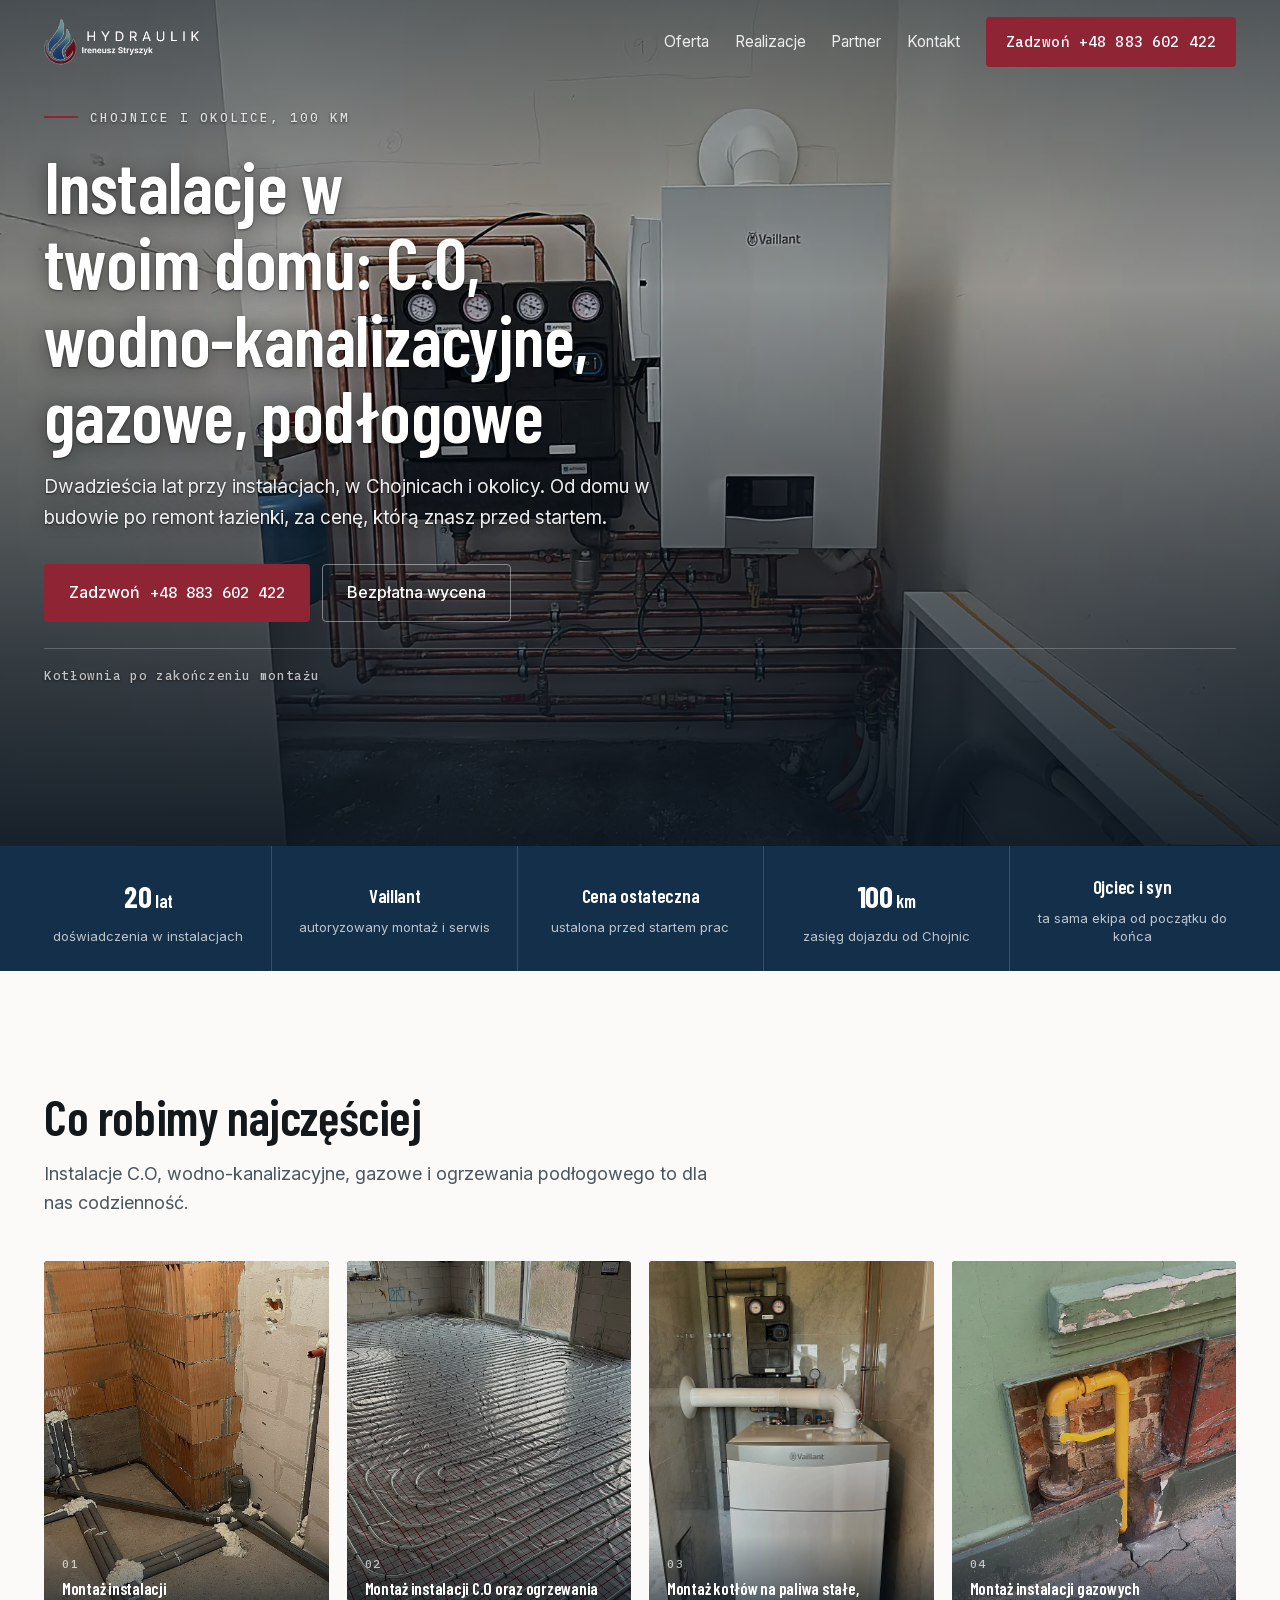
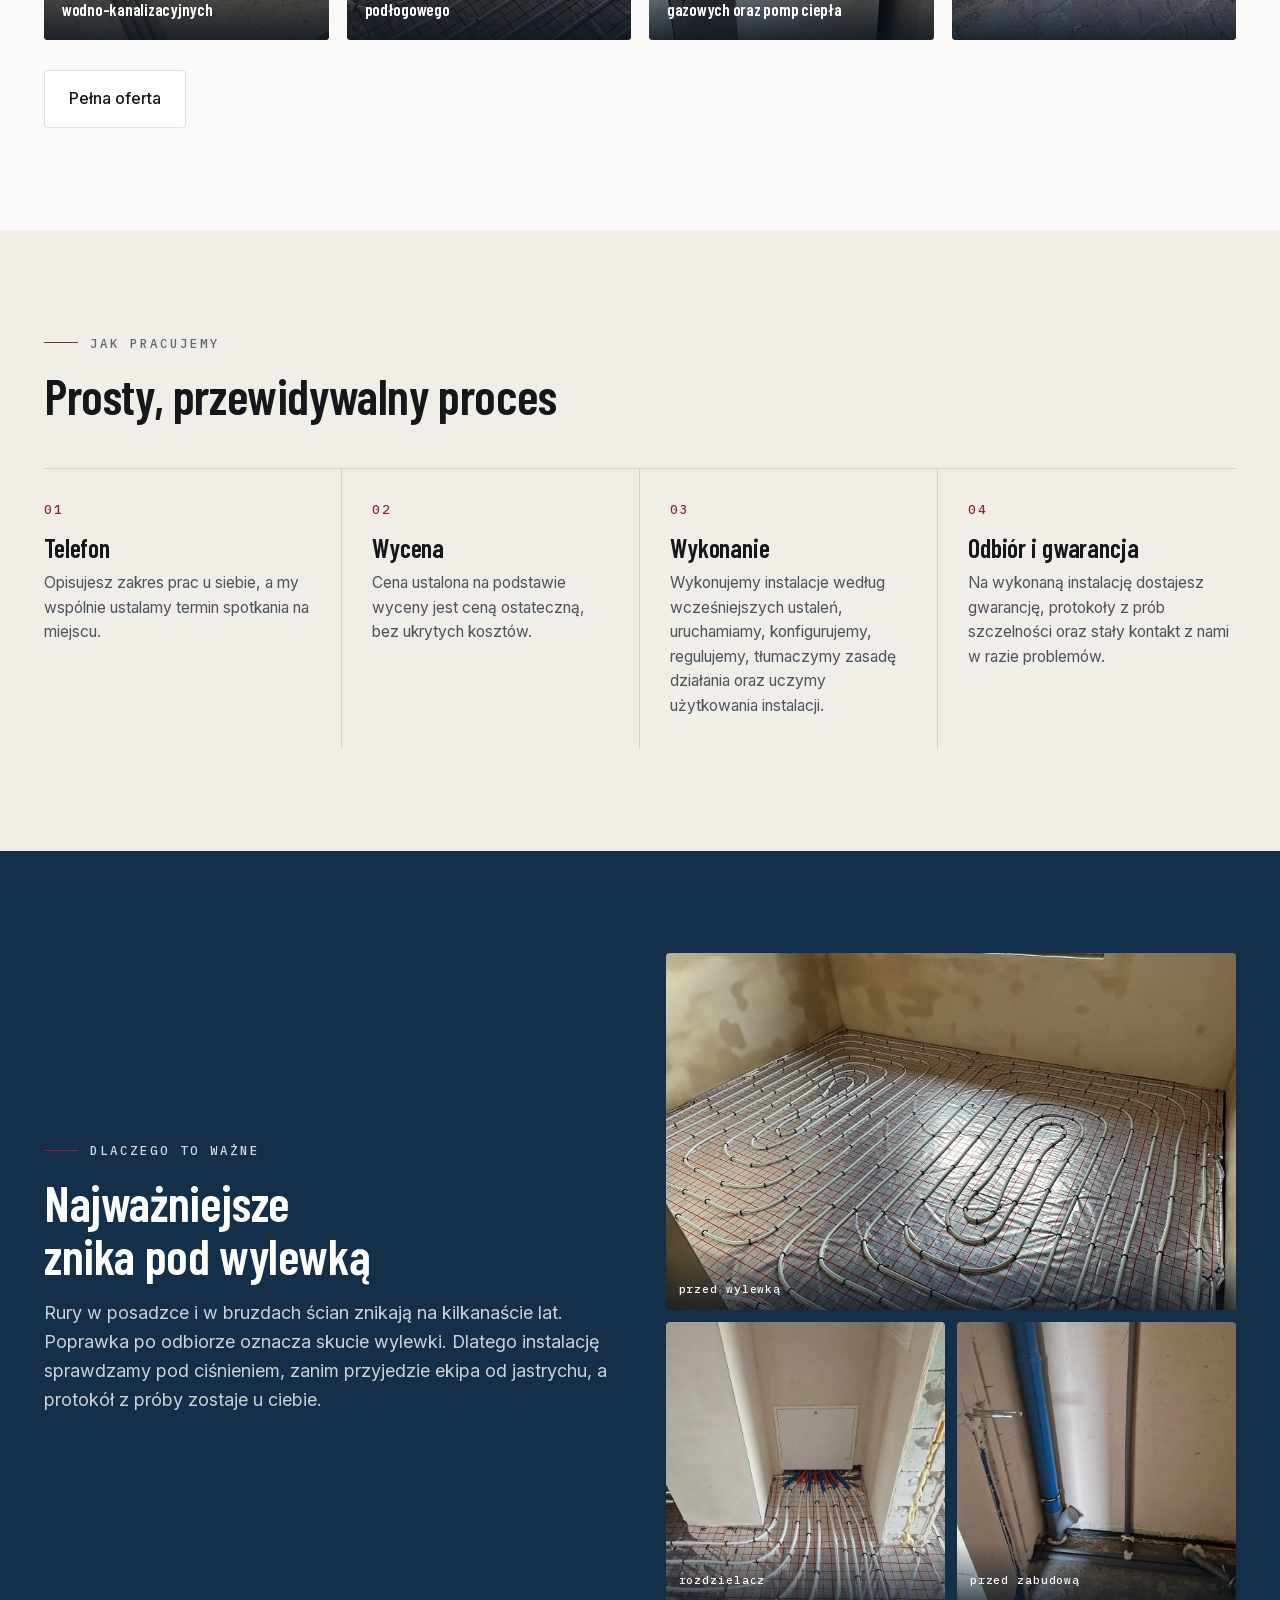
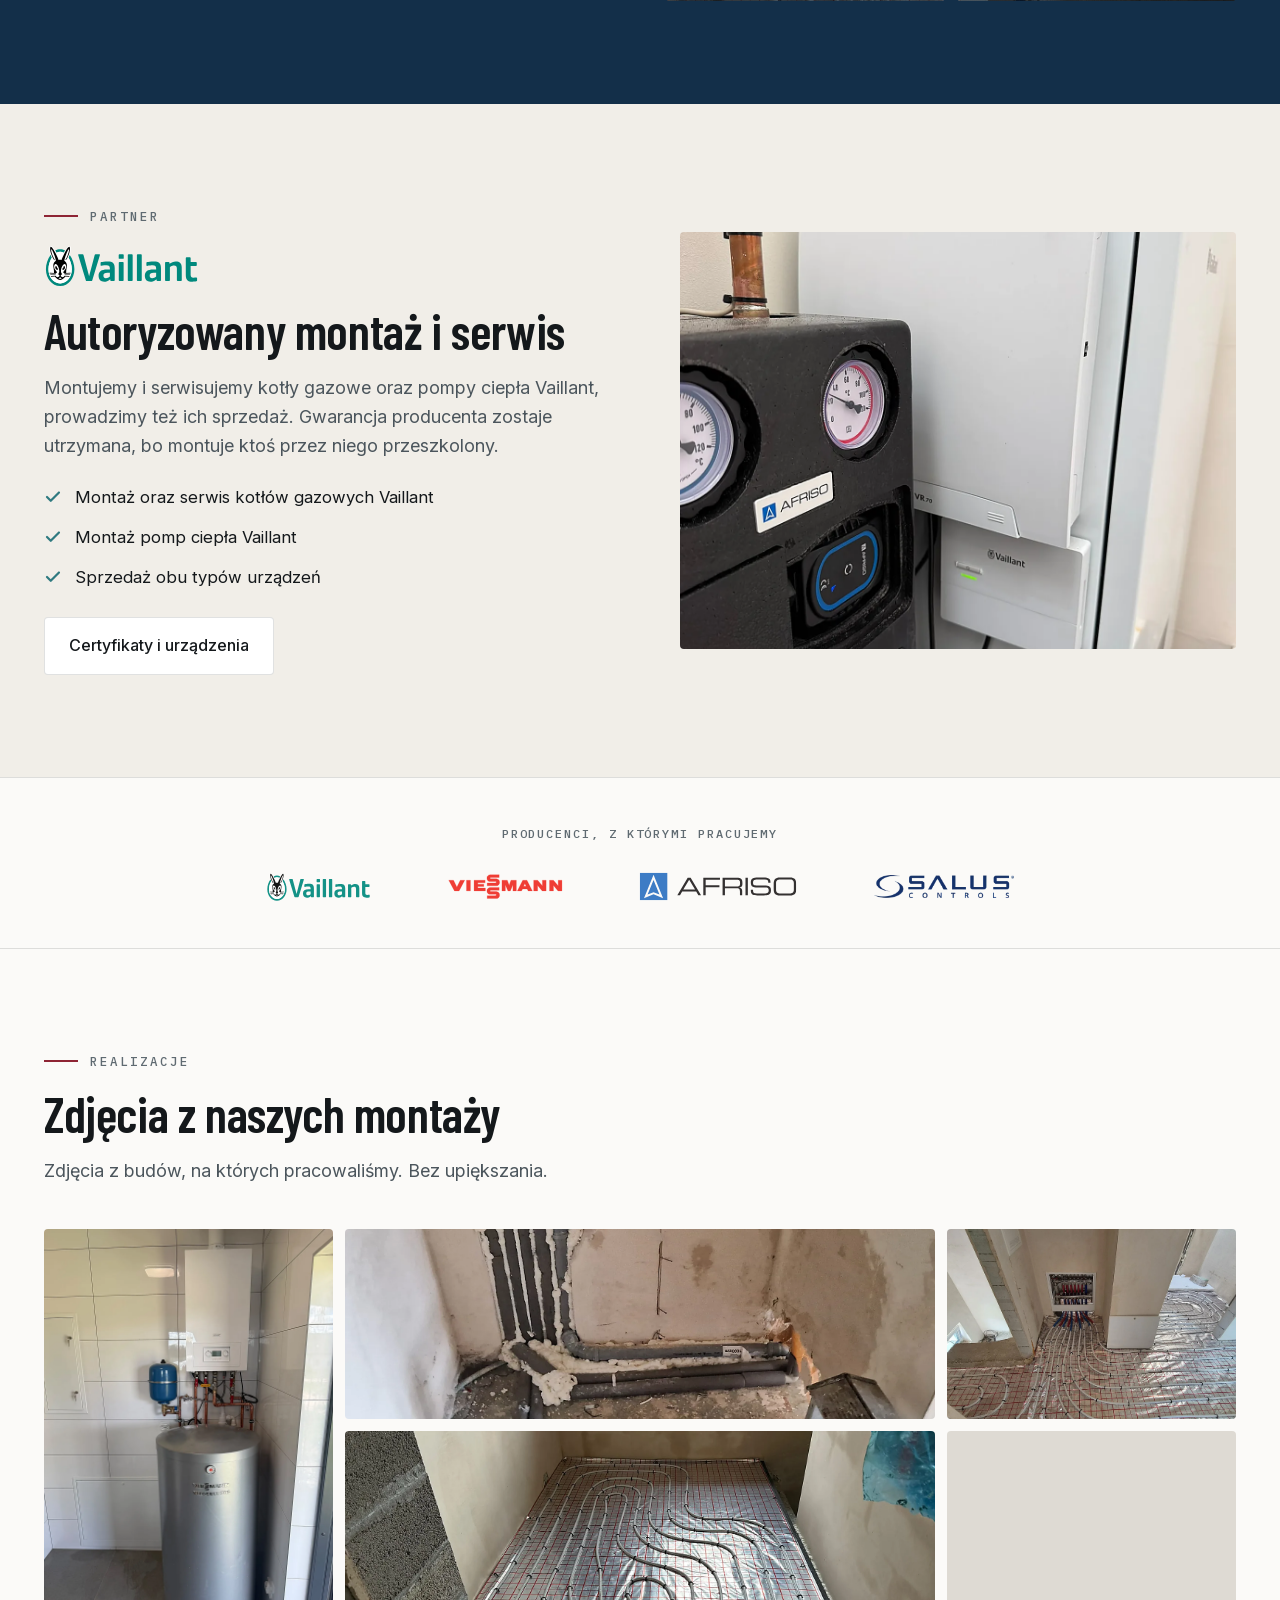
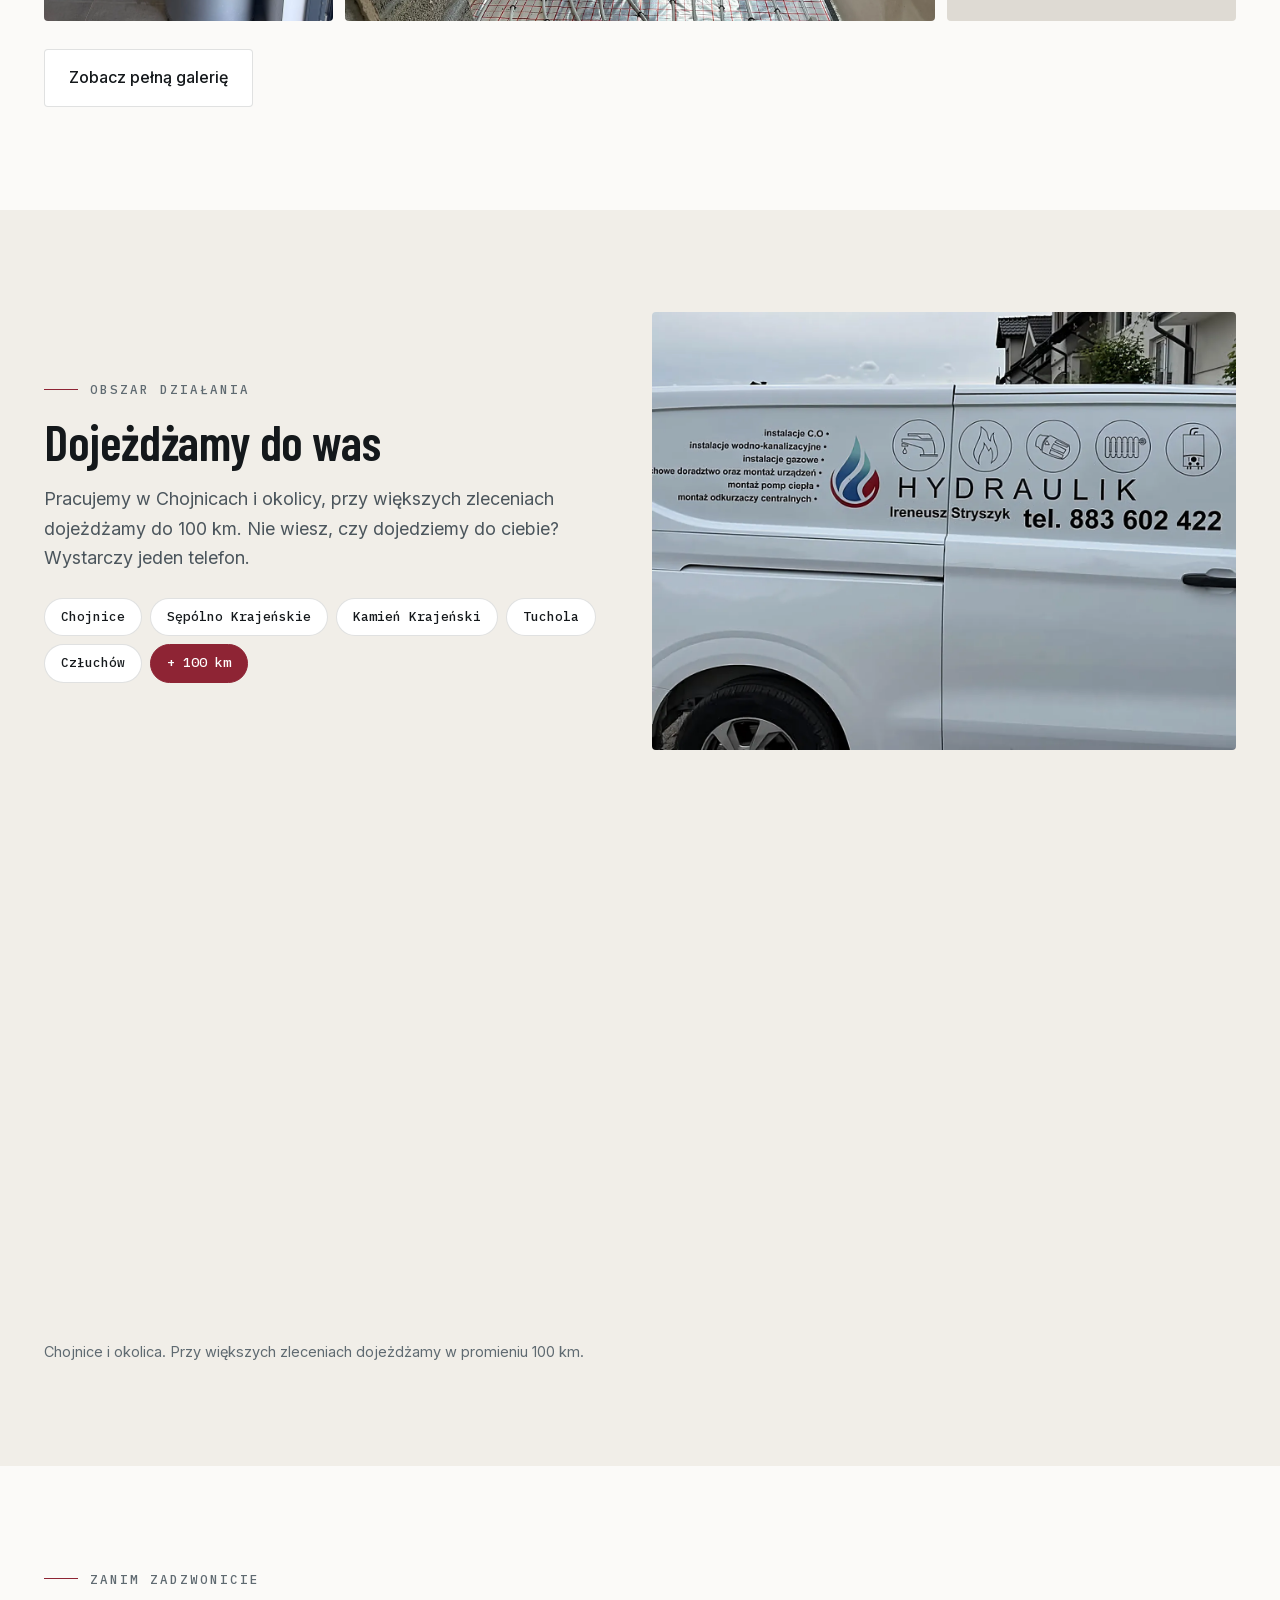
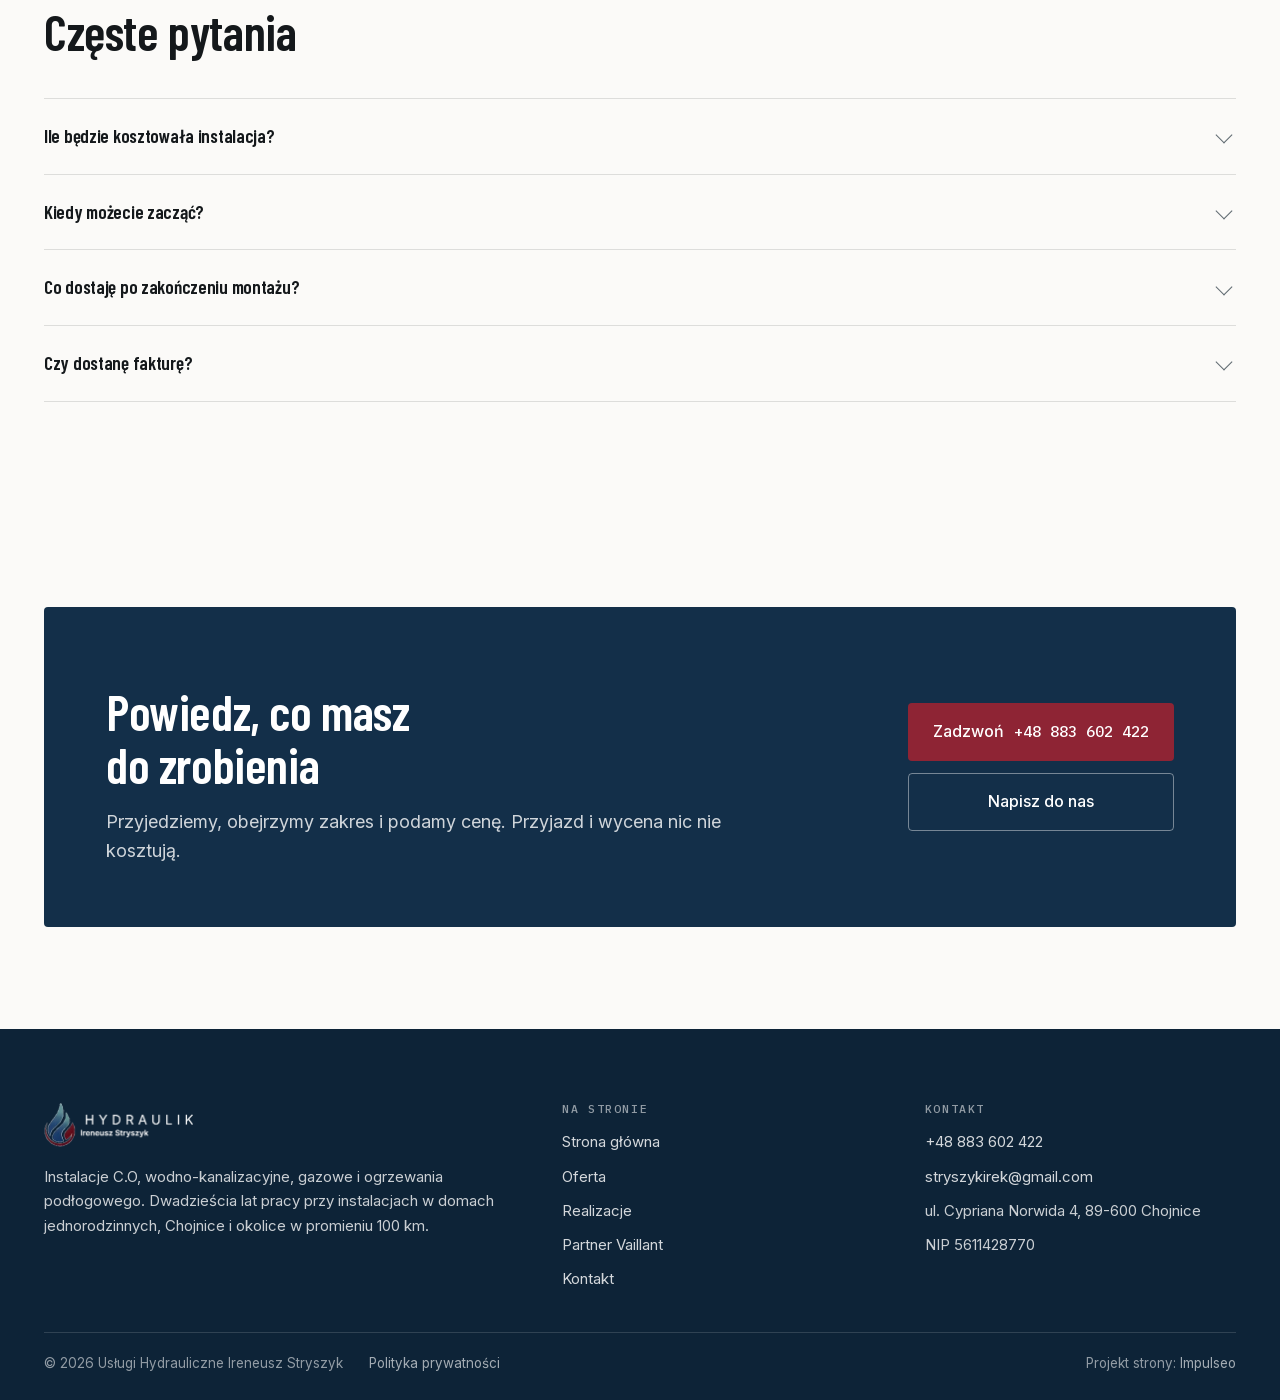
==== commit b7d9d0ce: "Forma pojedyncza na calej stronie + usunieta podstrona O nas FORMA: 22 miejsca przepisane z 'wy' na " ====
--- a/index.html
+++ b/index.html
@@ -23,7 +23,7 @@
   <link rel="manifest" href="site.webmanifest">
   <link rel="preload" href="assets/fonts/barlow-600-latin.woff2" as="font" type="font/woff2" crossorigin>
   <link rel="preload" href="assets/fonts/inter-latin.woff2" as="font" type="font/woff2" crossorigin>
-  <link rel="stylesheet" href="assets/app.css?v=26">
+  <link rel="stylesheet" href="assets/app.css?v=27">
   <script type="application/ld+json">
   {
     "@context": "https://schema.org",
@@ -84,7 +84,6 @@
       <a href="oferta.html">Oferta</a>
       <a href="realizacje.html">Realizacje</a>
       <a href="partner.html">Partner</a>
-      <a href="o-nas.html">O nas</a>
       <a href="kontakt.html">Kontakt</a>
       <a class="tel-btn" href="tel:+48883602422">Zadzwoń +48 883 602 422</a>
     </nav>
@@ -101,9 +100,9 @@
   </div>
   <div class="wrap hero-in">
     <p class="kicker">Chojnice i okolice, 100 km</p>
-    <h1>Instalacje w waszym domu: C.O, <span class="nw">wodno-kanalizacyjne</span>, gazowe, podłogowe</h1>
+    <h1>Instalacje w twoim domu: C.O, <span class="nw">wodno-kanalizacyjne</span>, gazowe, podłogowe</h1>
     <p class="hero-lead">Dwadzieścia lat przy instalacjach, w Chojnicach i okolicy.
-      Od domu w budowie po remont łazienki, za cenę, którą znacie przed startem.</p>
+      Od domu w budowie po remont łazienki, za cenę, którą znasz przed startem.</p>
     <div class="hero-cta">
       <a class="btn btn-1" href="tel:+48883602422">Zadzwoń <span class="num">+48 883 602 422</span></a>
       <a class="btn btn-2" href="kontakt.html">Bezpłatna wycena</a>
@@ -146,10 +145,10 @@
       <h2>Prosty, przewidywalny proces</h2>
     </div>
     <div class="steps rv">
-      <div class="step"><span class="n">01</span><h3>Telefon</h3><p>Opisujecie zakres prac u siebie, a my wspólnie ustalamy termin spotkania na miejscu.</p></div>
+      <div class="step"><span class="n">01</span><h3>Telefon</h3><p>Opisujesz zakres prac u siebie, a my wspólnie ustalamy termin spotkania na miejscu.</p></div>
       <div class="step"><span class="n">02</span><h3>Wycena</h3><p>Cena ustalona na podstawie wyceny jest ceną ostateczną, bez ukrytych kosztów.</p></div>
       <div class="step"><span class="n">03</span><h3>Wykonanie</h3><p>Wykonujemy instalacje według wcześniejszych ustaleń, uruchamiamy, konfigurujemy, regulujemy, tłumaczymy zasadę działania oraz uczymy użytkowania instalacji.</p></div>
-      <div class="step"><span class="n">04</span><h3>Odbiór i gwarancja</h3><p>Na wykonaną instalację dostajecie gwarancję, protokoły z prób szczelności oraz stały kontakt z nami w razie problemów.</p></div>
+      <div class="step"><span class="n">04</span><h3>Odbiór i gwarancja</h3><p>Na wykonaną instalację dostajesz gwarancję, protokoły z prób szczelności oraz stały kontakt z nami w razie problemów.</p></div>
     </div>
   </div>
 </section>
@@ -162,7 +161,7 @@
         <h2>Najważniejsze znika pod wylewką</h2>
         <p class="lead">Rury w posadzce i w bruzdach ścian znikają na kilkanaście lat. Poprawka po odbiorze
           oznacza skucie wylewki. Dlatego instalację sprawdzamy pod ciśnieniem, zanim przyjedzie ekipa
-          od jastrychu, a protokół z próby zostaje u was.</p>
+          od jastrychu, a protokół z próby zostaje u ciebie.</p>
       </div>
       <div class="hl-frames rv">
         <figure data-zoom="img/podlogowka-17-1600.webp" data-alt="Ogrzewanie podłogowe pod skosem dachu" data-cap="Ogrzewanie podłogowe pod skosem dachu" tabindex="0">
@@ -242,7 +241,7 @@
         <p class="kicker">Obszar działania</p>
         <h2>Dojeżdżamy do was</h2>
         <p class="lead">Pracujemy w Chojnicach i okolicy, przy większych zleceniach dojeżdżamy do 100 km.
-          Nie wiecie, czy dojedziemy do was? Wystarczy jeden telefon.</p>
+          Nie wiesz, czy dojedziemy do ciebie? Wystarczy jeden telefon.</p>
         <div class="towns">
       <span>Chojnice</span>
       <span>Sępólno Krajeńskie</span>
@@ -287,7 +286,7 @@
   <div class="wrap rv">
     <div class="cta">
       <div>
-        <h2>Powiedzcie, co macie do zrobienia</h2>
+        <h2>Powiedz, co masz do zrobienia</h2>
         <p class="lead">Przyjedziemy, obejrzymy zakres i podamy cenę. Przyjazd i wycena nic nie kosztują.</p>
       </div>
       <div class="cta-side">
@@ -314,7 +313,6 @@
           <li><a href="oferta.html">Oferta</a></li>
           <li><a href="realizacje.html">Realizacje</a></li>
           <li><a href="partner.html">Partner Vaillant</a></li>
-          <li><a href="o-nas.html">O nas</a></li>
           <li><a href="kontakt.html">Kontakt</a></li>
         </ul>
       </div>
@@ -349,6 +347,6 @@
   <p class="lb-cap"></p>
 </div>
 
-<script src="assets/app.js?v=4"></script>
+<script src="assets/app.js?v=5"></script>
 </body>
 </html>
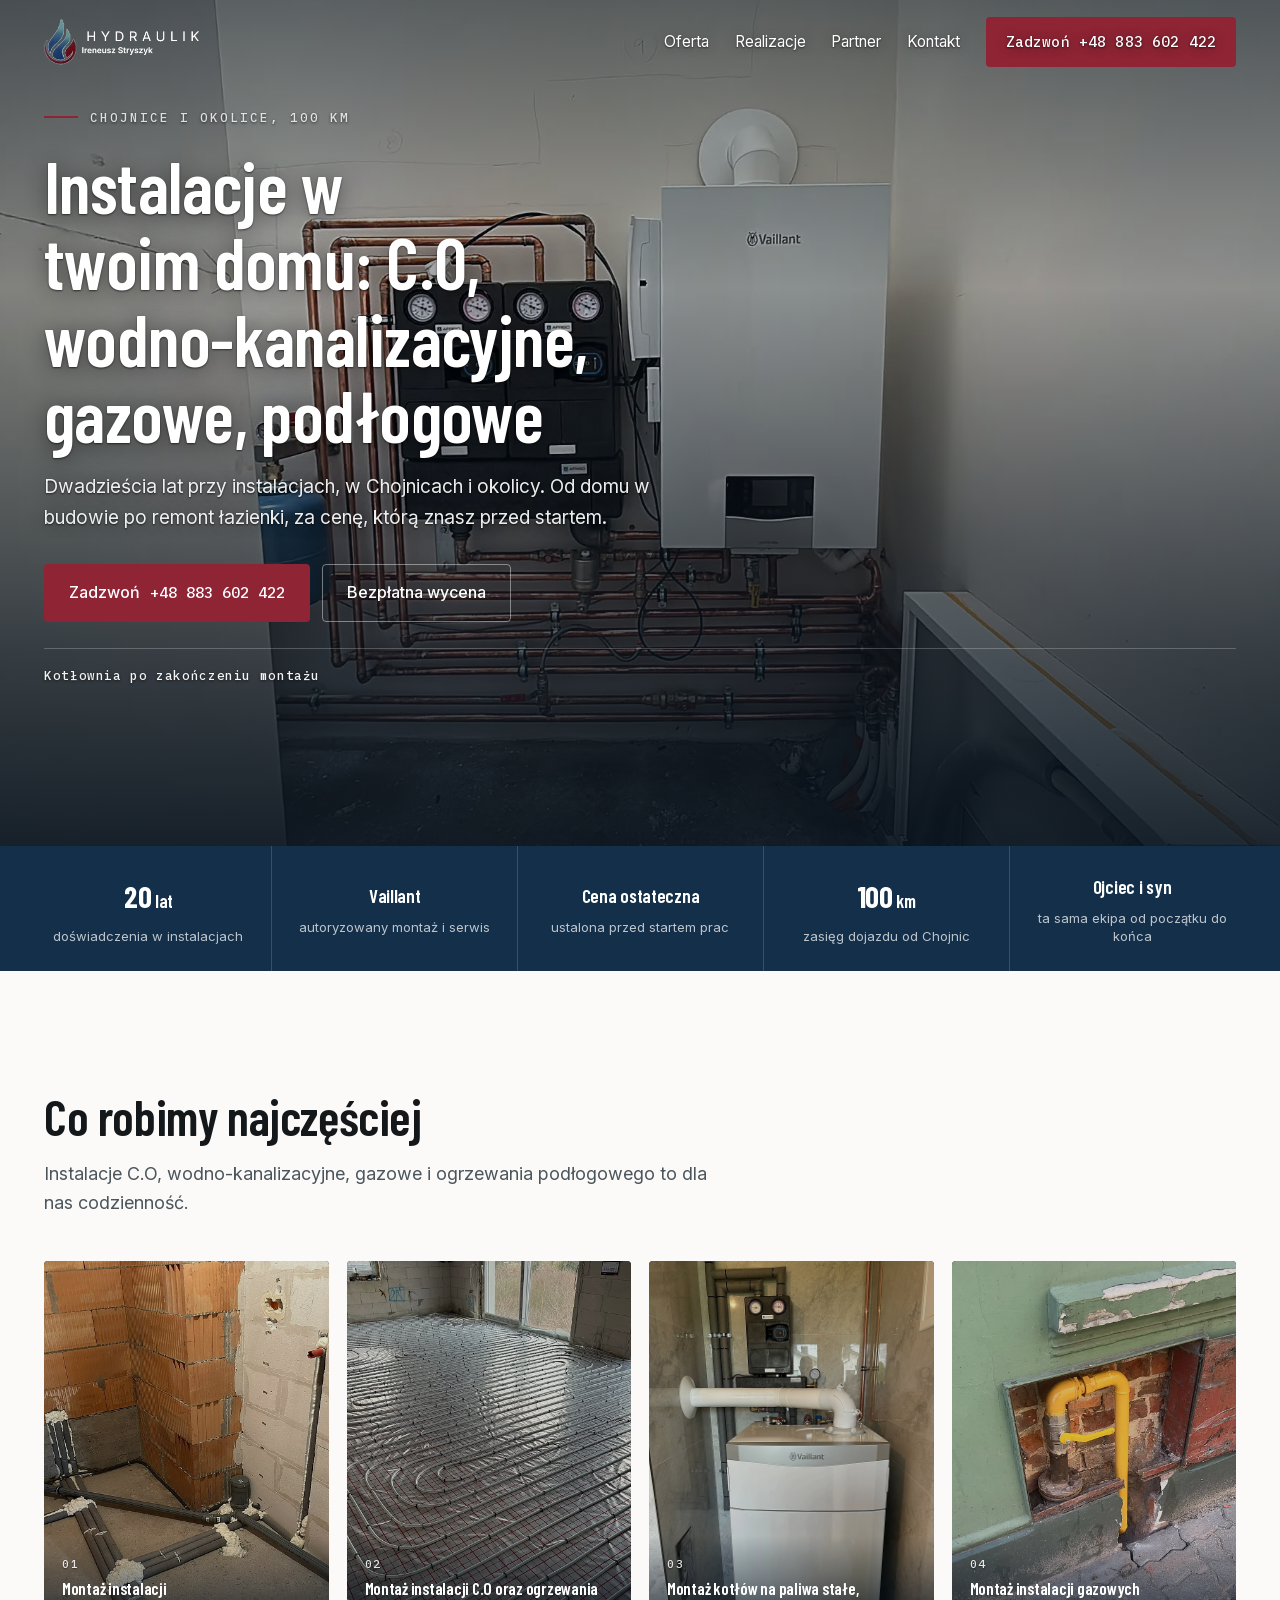
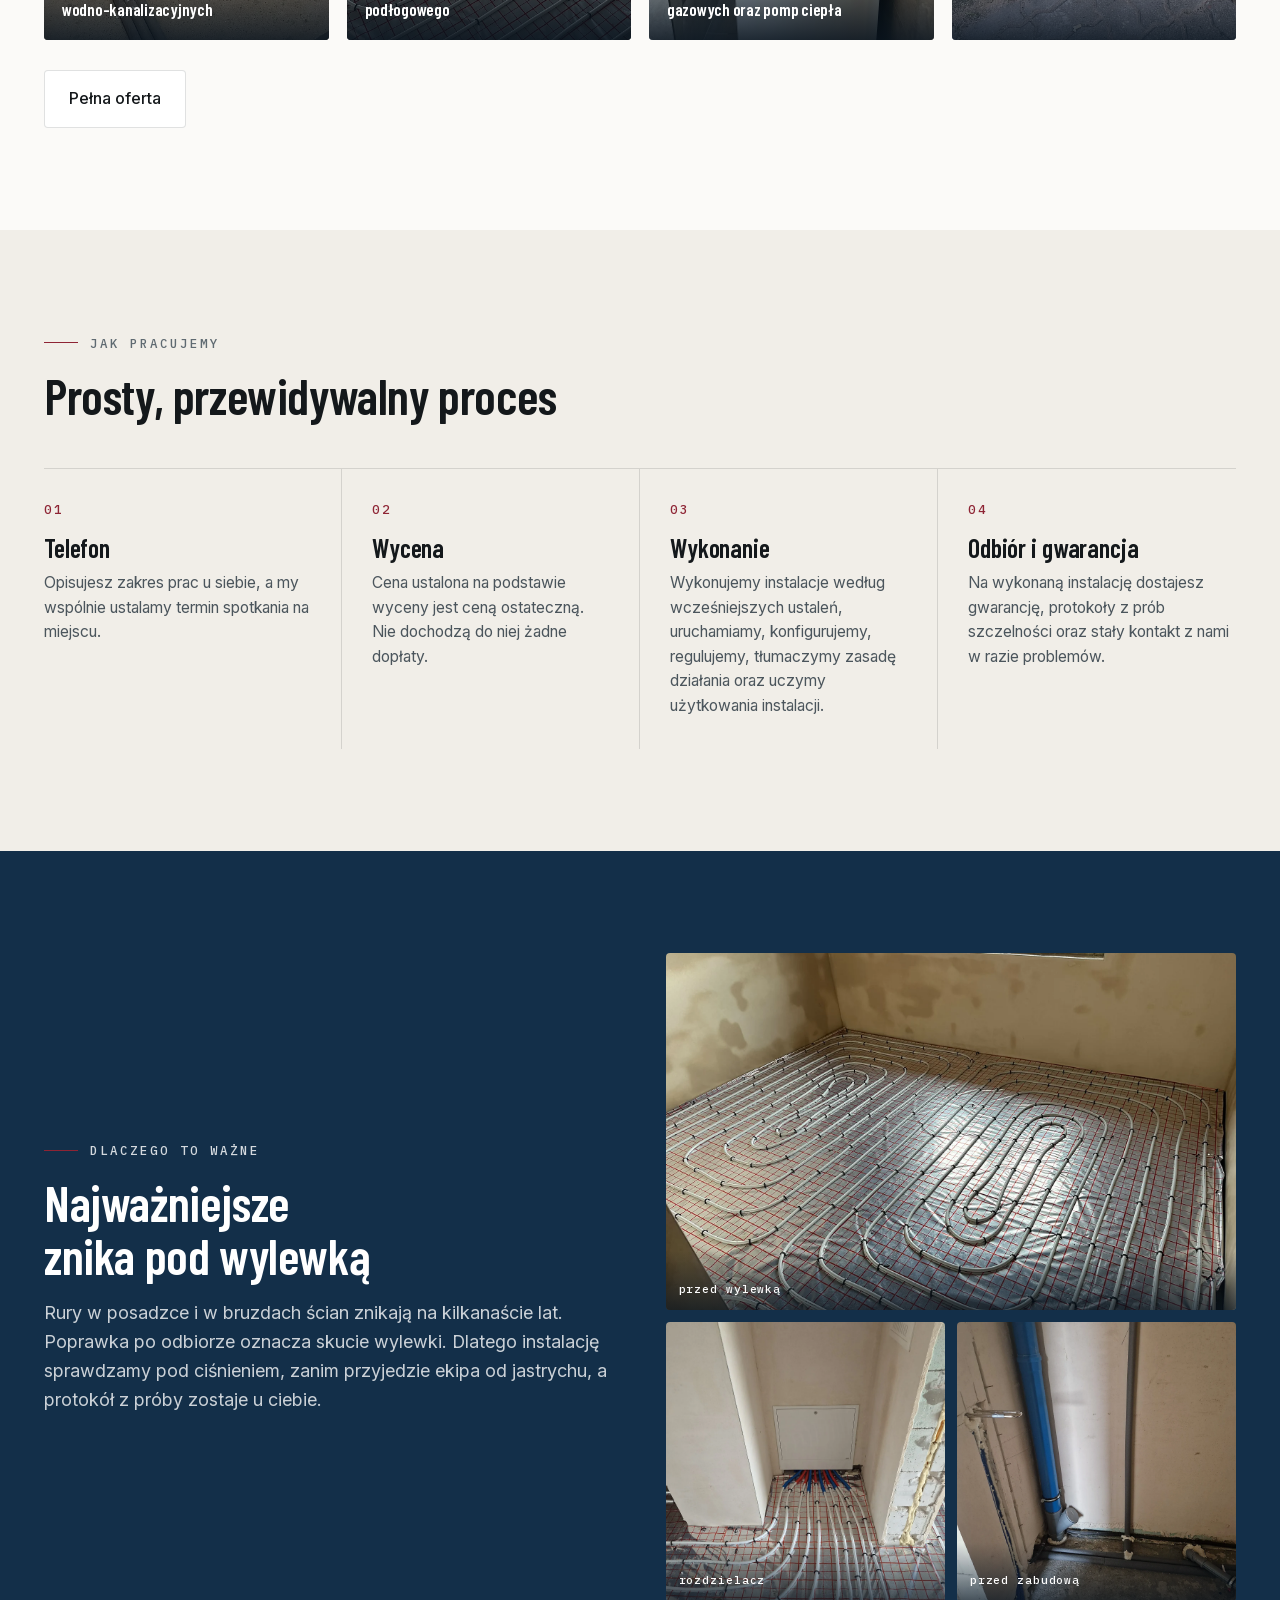
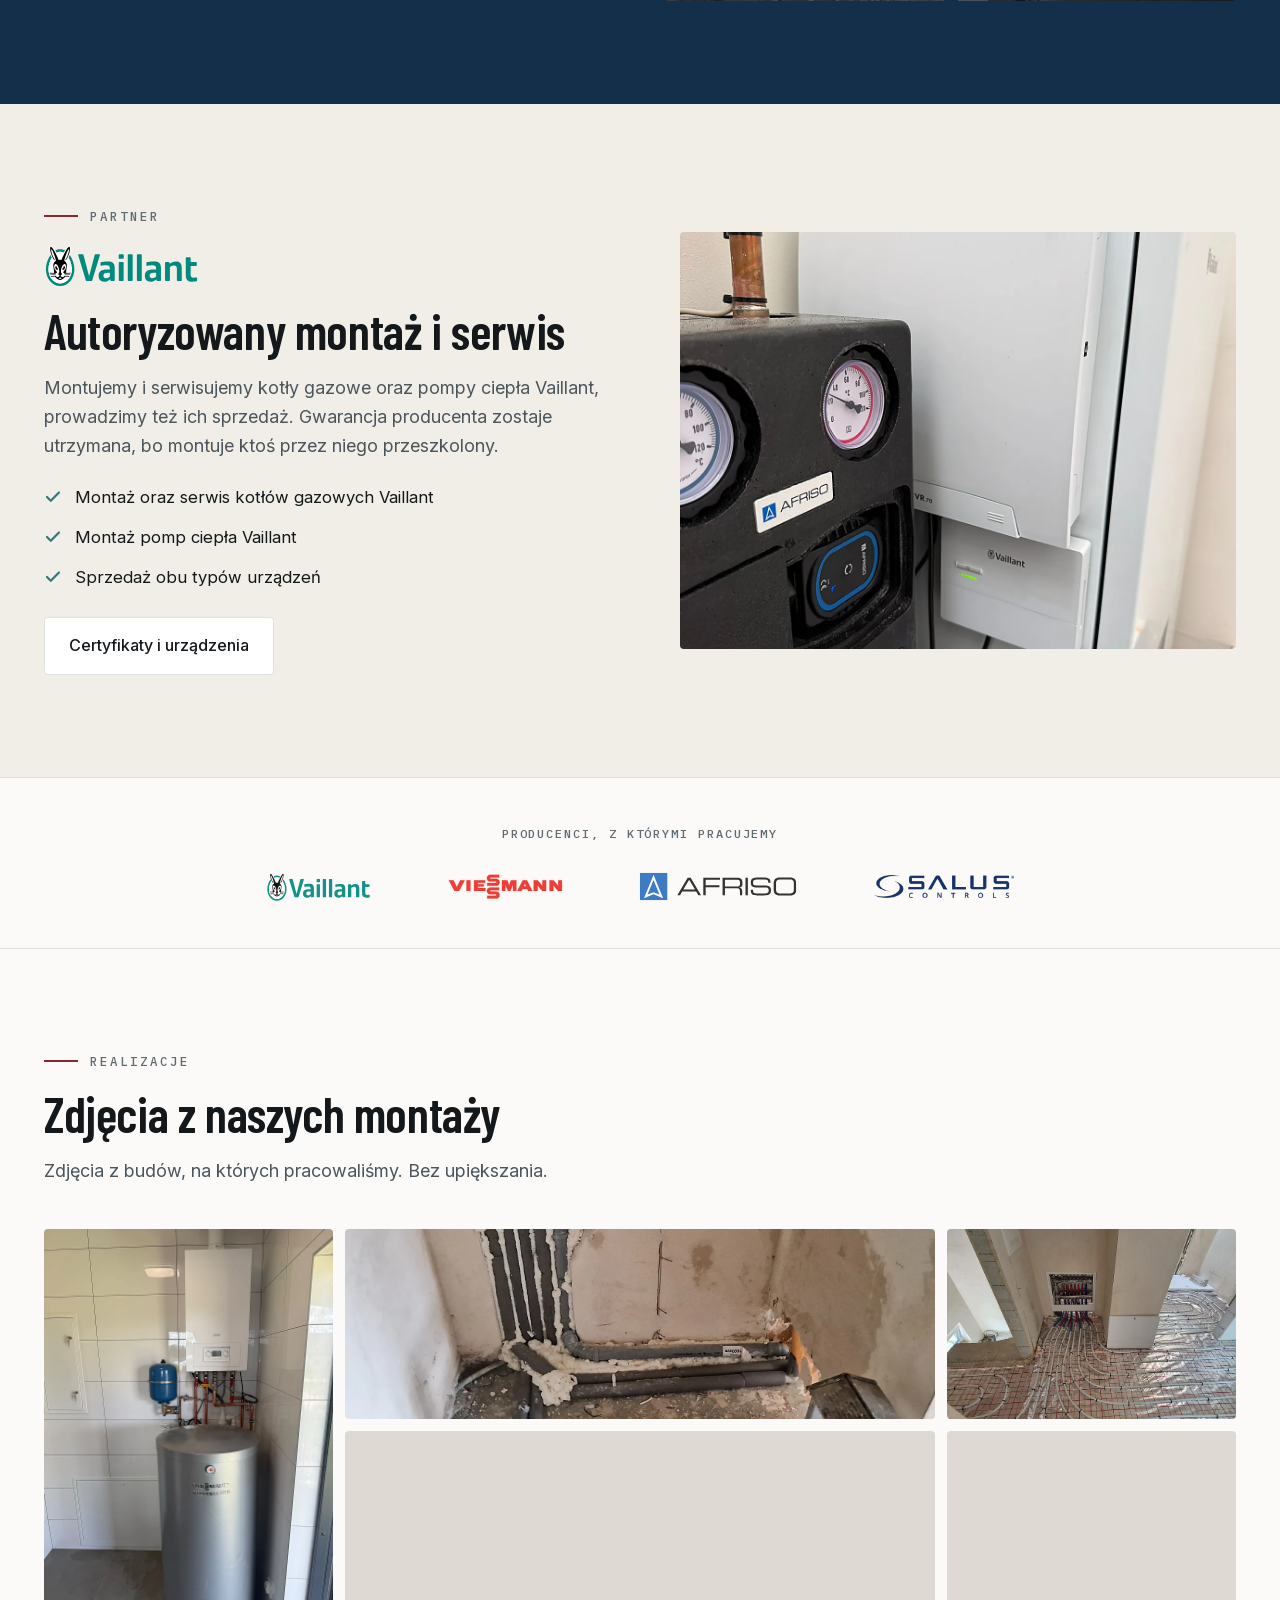
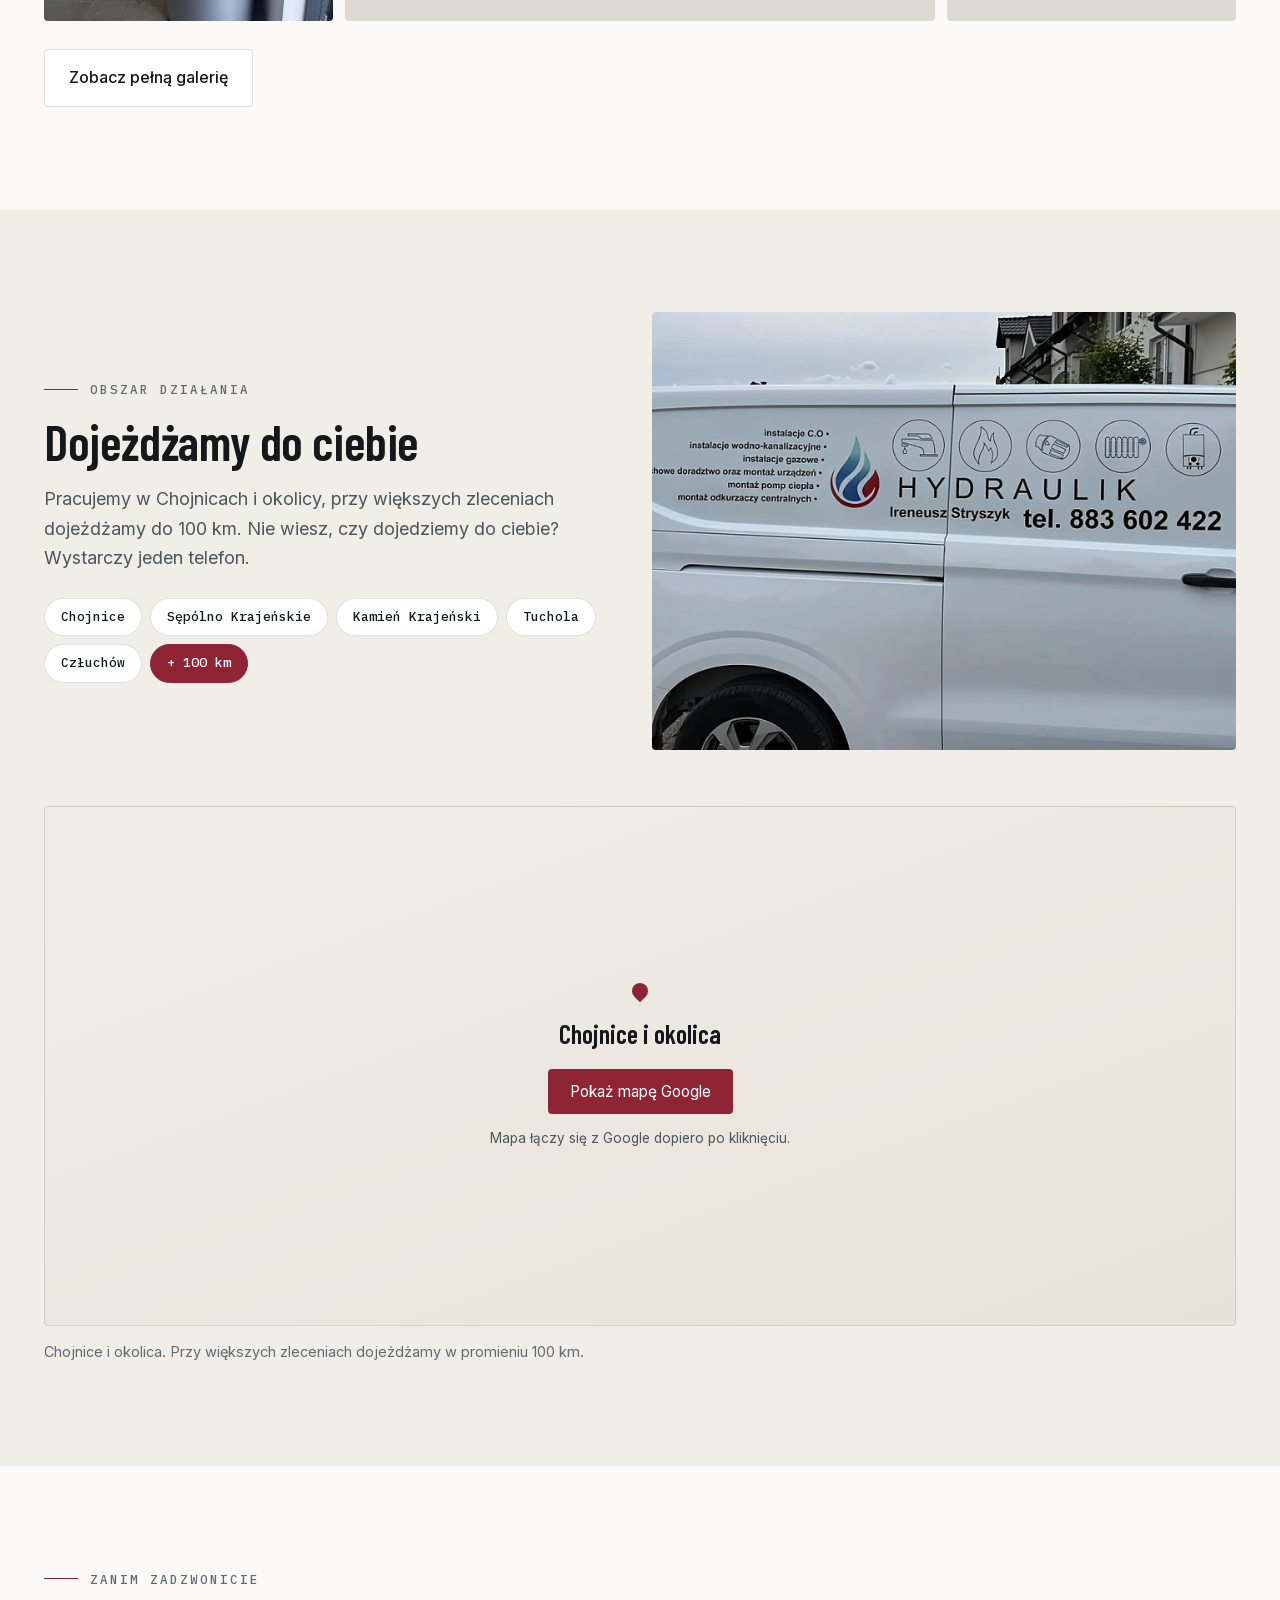
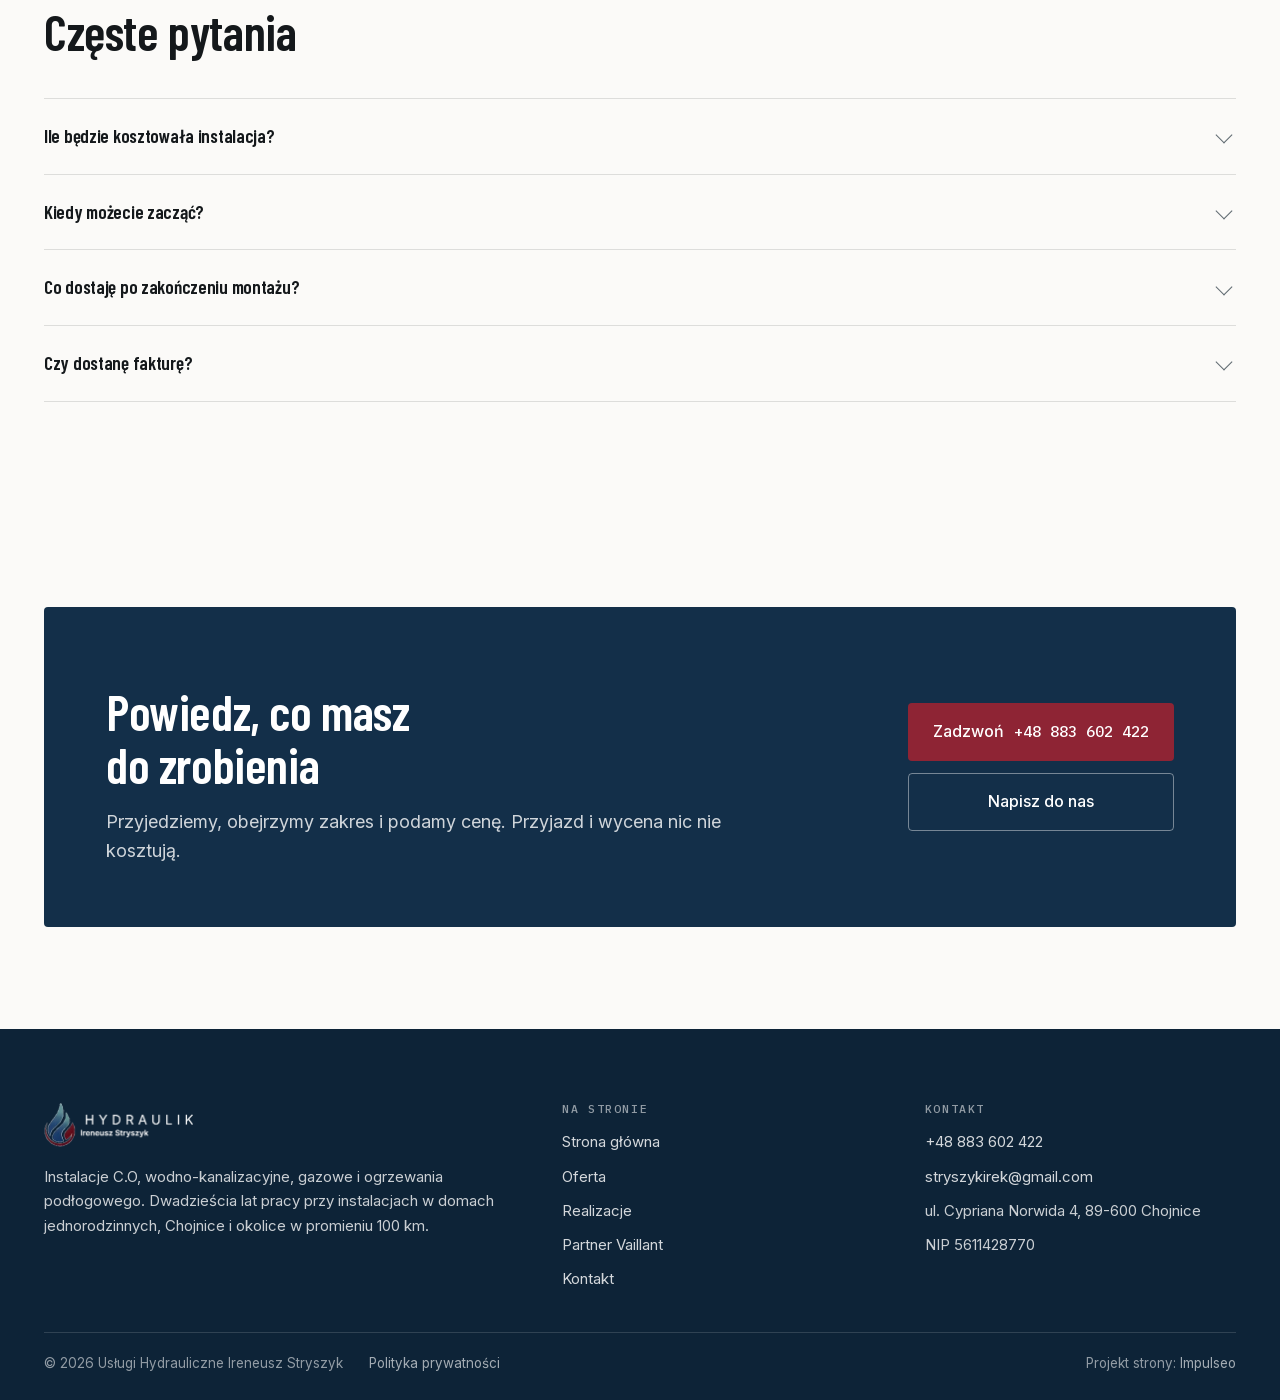
==== commit fdd6c28a: "Poprawki z nowej bramki wygladu + mapa ladowana po kliknieciu Znalezione przez bramke (python3 ~/.cl" ====
--- a/index.html
+++ b/index.html
@@ -23,7 +23,7 @@
   <link rel="manifest" href="site.webmanifest">
   <link rel="preload" href="assets/fonts/barlow-600-latin.woff2" as="font" type="font/woff2" crossorigin>
   <link rel="preload" href="assets/fonts/inter-latin.woff2" as="font" type="font/woff2" crossorigin>
-  <link rel="stylesheet" href="assets/app.css?v=27">
+  <link rel="stylesheet" href="assets/app.css?v=32">
   <script type="application/ld+json">
   {
     "@context": "https://schema.org",
@@ -146,7 +146,7 @@
     </div>
     <div class="steps rv">
       <div class="step"><span class="n">01</span><h3>Telefon</h3><p>Opisujesz zakres prac u siebie, a my wspólnie ustalamy termin spotkania na miejscu.</p></div>
-      <div class="step"><span class="n">02</span><h3>Wycena</h3><p>Cena ustalona na podstawie wyceny jest ceną ostateczną, bez ukrytych kosztów.</p></div>
+      <div class="step"><span class="n">02</span><h3>Wycena</h3><p>Cena ustalona na podstawie wyceny jest ceną ostateczną. Nie dochodzą do niej żadne dopłaty.</p></div>
       <div class="step"><span class="n">03</span><h3>Wykonanie</h3><p>Wykonujemy instalacje według wcześniejszych ustaleń, uruchamiamy, konfigurujemy, regulujemy, tłumaczymy zasadę działania oraz uczymy użytkowania instalacji.</p></div>
       <div class="step"><span class="n">04</span><h3>Odbiór i gwarancja</h3><p>Na wykonaną instalację dostajesz gwarancję, protokoły z prób szczelności oraz stały kontakt z nami w razie problemów.</p></div>
     </div>
@@ -239,7 +239,7 @@
     <div class="area">
       <div class="rv">
         <p class="kicker">Obszar działania</p>
-        <h2>Dojeżdżamy do was</h2>
+        <h2>Dojeżdżamy do ciebie</h2>
         <p class="lead">Pracujemy w Chojnicach i okolicy, przy większych zleceniach dojeżdżamy do 100 km.
           Nie wiesz, czy dojedziemy do ciebie? Wystarczy jeden telefon.</p>
         <div class="towns">
@@ -259,9 +259,14 @@
     </div>
 
     <figure class="mapa rv">
-      <iframe title="Mapa: Chojnice i okolice" loading="lazy" referrerpolicy="no-referrer-when-downgrade"
-        src="https://maps.google.com/maps?q=Chojnice&amp;z=9&amp;output=embed&amp;hl=pl"
-        style="border:0" allowfullscreen></iframe>
+      <div class="mapa-zaslona" data-mapa
+           data-mapa-src="https://maps.google.com/maps?q=Chojnice&amp;z=9&amp;output=embed&amp;hl=pl"
+           data-mapa-tytul="Mapa: Chojnice i okolice">
+        <span class="mapa-pin" aria-hidden="true"></span>
+        <strong>Chojnice i okolica</strong>
+        <button type="button" class="mapa-btn">Pokaż mapę Google</button>
+        <span class="mapa-nota">Mapa łączy się z Google dopiero po kliknięciu.</span>
+      </div>
       <figcaption>Chojnice i okolica. Przy większych zleceniach dojeżdżamy w promieniu 100 km.</figcaption>
     </figure>
   </div>
@@ -347,6 +352,6 @@
   <p class="lb-cap"></p>
 </div>
 
-<script src="assets/app.js?v=5"></script>
+<script src="assets/app.js?v=6"></script>
 </body>
 </html>
--- a/assets/app.css
+++ b/assets/app.css
@@ -111,7 +111,9 @@
 
 /* strona z pełnoekranowym hero: nagłówek leży na zdjęciu, po przewinięciu wraca jasny pasek */
 body.hero-page .top{position:fixed;left:0;right:0;top:0;transition:transform .35s cubic-bezier(.2,.7,.3,1),background .3s;background:transparent;backdrop-filter:none;border-bottom-color:transparent}
-body.hero-page .top .nav a{color:rgba(255,255,255,.88)}
+/* menu leży na zdjęciu hero: samo przyciemnienie .hero::after daje tylko 3,2:1,
+   a przy jaśniejszym kadrze jeszcze mniej. Pełna biel + cień jak w nagłówku hero. */
+body.hero-page .top .nav a{color:#fff;text-shadow:0 1px 2px rgba(0,0,0,.55),0 1px 12px rgba(0,0,0,.4)}
 body.hero-page .top .nav a:hover{color:#fff}
 body.hero-page .top .tel-btn{color:#fff!important}
 body.hero-page .top .burger{border-color:rgba(255,255,255,.45)}
@@ -164,7 +166,7 @@
 .btn-3:hover{border-color:var(--ink);transform:translateY(-2px)}
 .btn .num{font-family:var(--m);font-size:15px}
 .hero-cap{position:relative;z-index:2;margin-top:26px;padding-top:16px;border-top:1px solid rgba(255,255,255,.22);
-  font-family:var(--m);font-size:12.5px;letter-spacing:.05em;color:rgba(255,255,255,.72);min-height:2.4em}
+  font-family:var(--m);font-size:12.5px;letter-spacing:.05em;color:rgba(255,255,255,.95);min-height:2.4em}
 
 /* ——— pasek haseł pod hero ——— */
 .strip{background:var(--navy);color:#fff}
@@ -206,7 +208,8 @@
   display:flex;flex-direction:column;justify-content:flex-end;
   background:linear-gradient(180deg,rgba(9,20,31,0),rgba(9,20,31,.86));font-family:var(--h);font-weight:600;font-size:17px;line-height:1.24;letter-spacing:-.015em}
 .tile .cap>span.txt{display:block;min-height:2.48em}
-.tile .idx{font-family:var(--m);font-size:11.5px;letter-spacing:.14em;color:rgba(255,255,255,.7);display:block;margin-bottom:7px;font-weight:500}
+.tile .idx{font-family:var(--m);font-size:11.5px;letter-spacing:.14em;color:rgba(255,255,255,.88);display:block;margin-bottom:7px;font-weight:500;
+  text-shadow:0 1px 2px rgba(0,0,0,.5)}
 @media (max-width:1000px){.tiles{grid-template-columns:repeat(2,1fr)}}
 @media (max-width:560px){.tiles{grid-template-columns:1fr;gap:14px}.tile{aspect-ratio:4/3}}
 
@@ -343,6 +346,19 @@
 .mapa{margin:clamp(34px,4.5vw,56px) 0 0;padding:0}
 .mapa img{width:100%;height:auto;border-radius:var(--r);border:1px solid var(--line);background:#f4f1ec}
 .mapa iframe{width:100%;height:clamp(320px,46vw,520px);border-radius:var(--r);border:1px solid var(--line);display:block}
+/* Mapa ładuje się dopiero po kliknięciu (decyzja K. 07.08.2026): dopóki klient nie
+   kliknie, strona nie łączy się z Google — więc baner cookies jest niepotrzebny,
+   a mapa i tak jest prawdziwa. Zasłona ma wyglądać jak część strony, nie jak błąd. */
+.mapa-zaslona{width:100%;height:clamp(320px,46vw,520px);border-radius:var(--r);border:1px solid var(--line);
+  background:linear-gradient(160deg,var(--paper-2),#e7e2d9);display:flex;flex-direction:column;
+  align-items:center;justify-content:center;gap:14px;text-align:center;padding:28px}
+.mapa-zaslona strong{font-family:var(--h);font-size:clamp(20px,2.4vw,26px);font-weight:600;color:var(--ink)}
+.mapa-pin{width:16px;height:16px;border-radius:50% 50% 50% 0;transform:rotate(-45deg);
+  background:var(--accent);box-shadow:0 6px 16px -8px rgba(142,36,52,.9)}
+.mapa-btn{font-family:var(--b);font-size:15.5px;color:#fff;background:var(--accent);border:0;
+  border-radius:var(--r);padding:13px 22px;cursor:pointer;transition:background .2s,transform .2s}
+.mapa-btn:hover{background:var(--accent-dark);transform:translateY(-1px)}
+.mapa-nota{font-size:13.5px;color:var(--ink-2);max-width:34ch}
 .mapa figcaption{margin-top:14px;font-size:14.5px;color:var(--ink-3);max-width:70ch}
 
 /* ——— faq ——— */
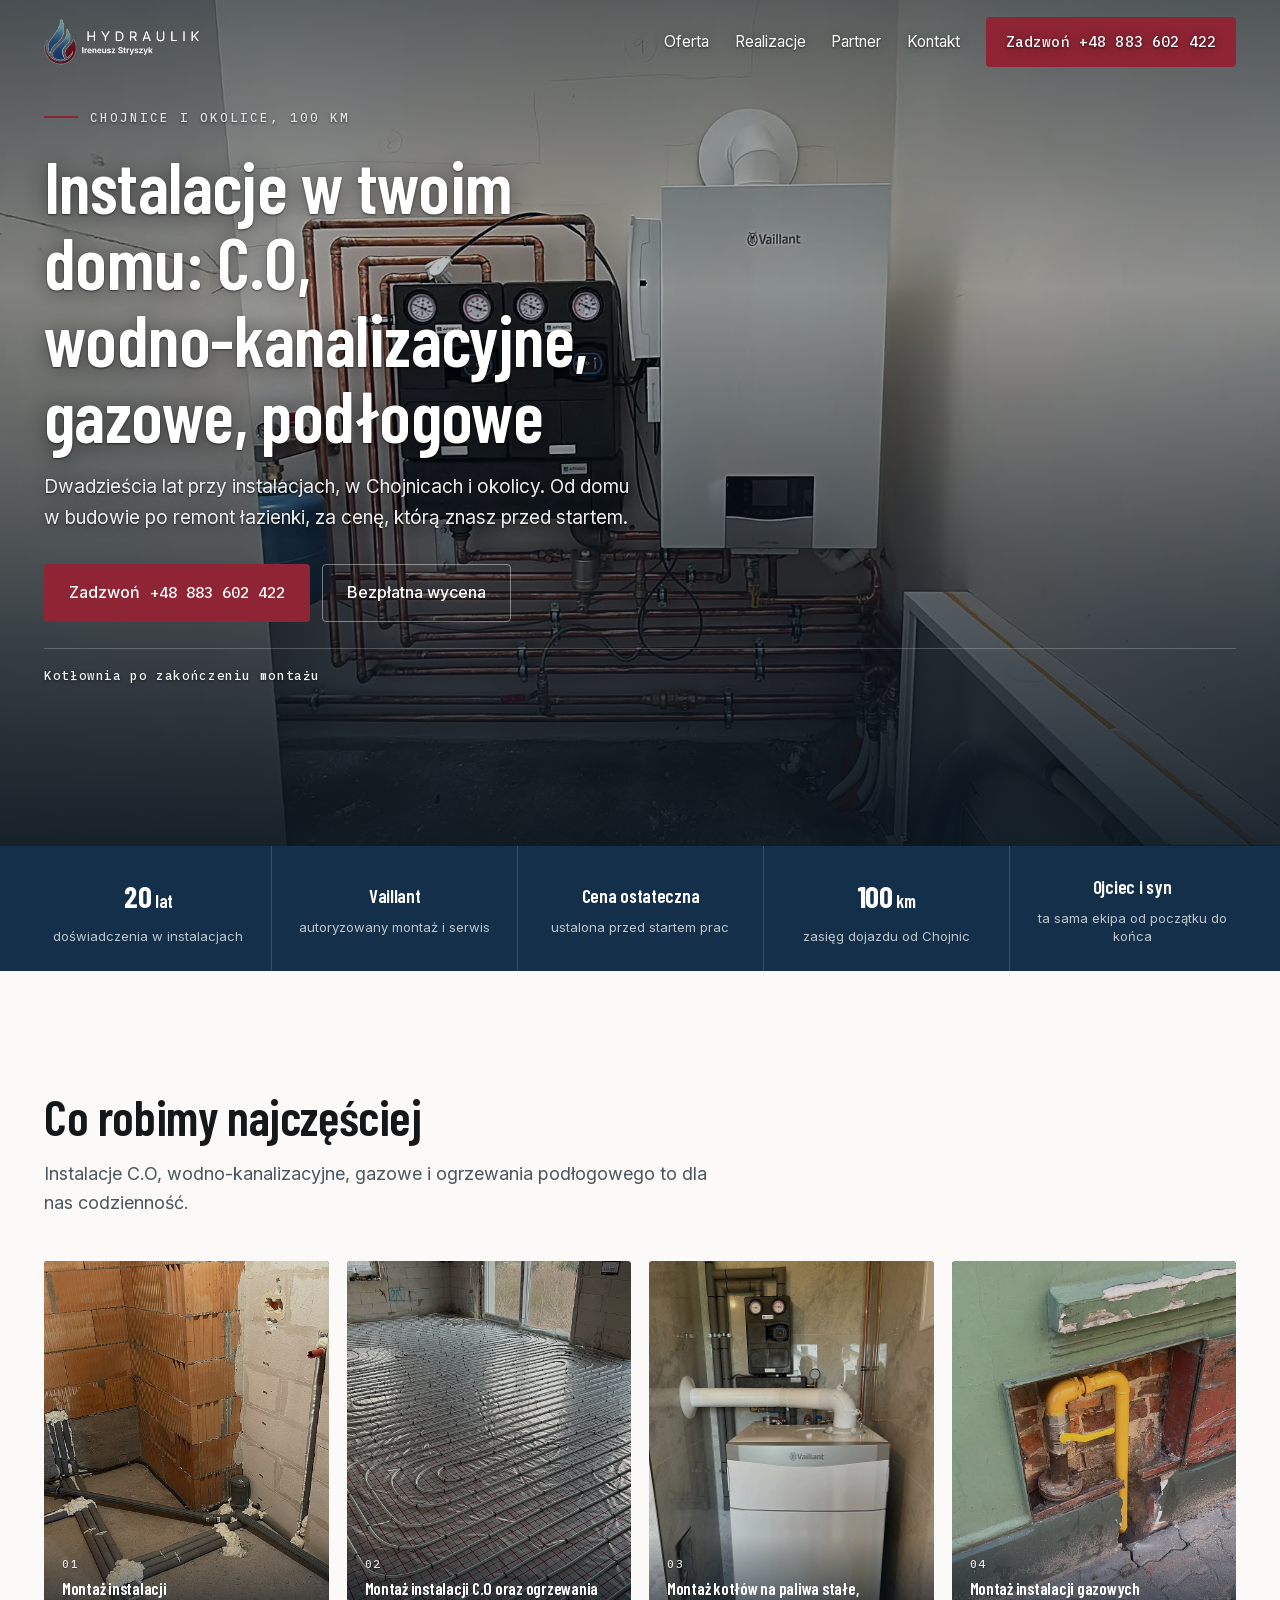
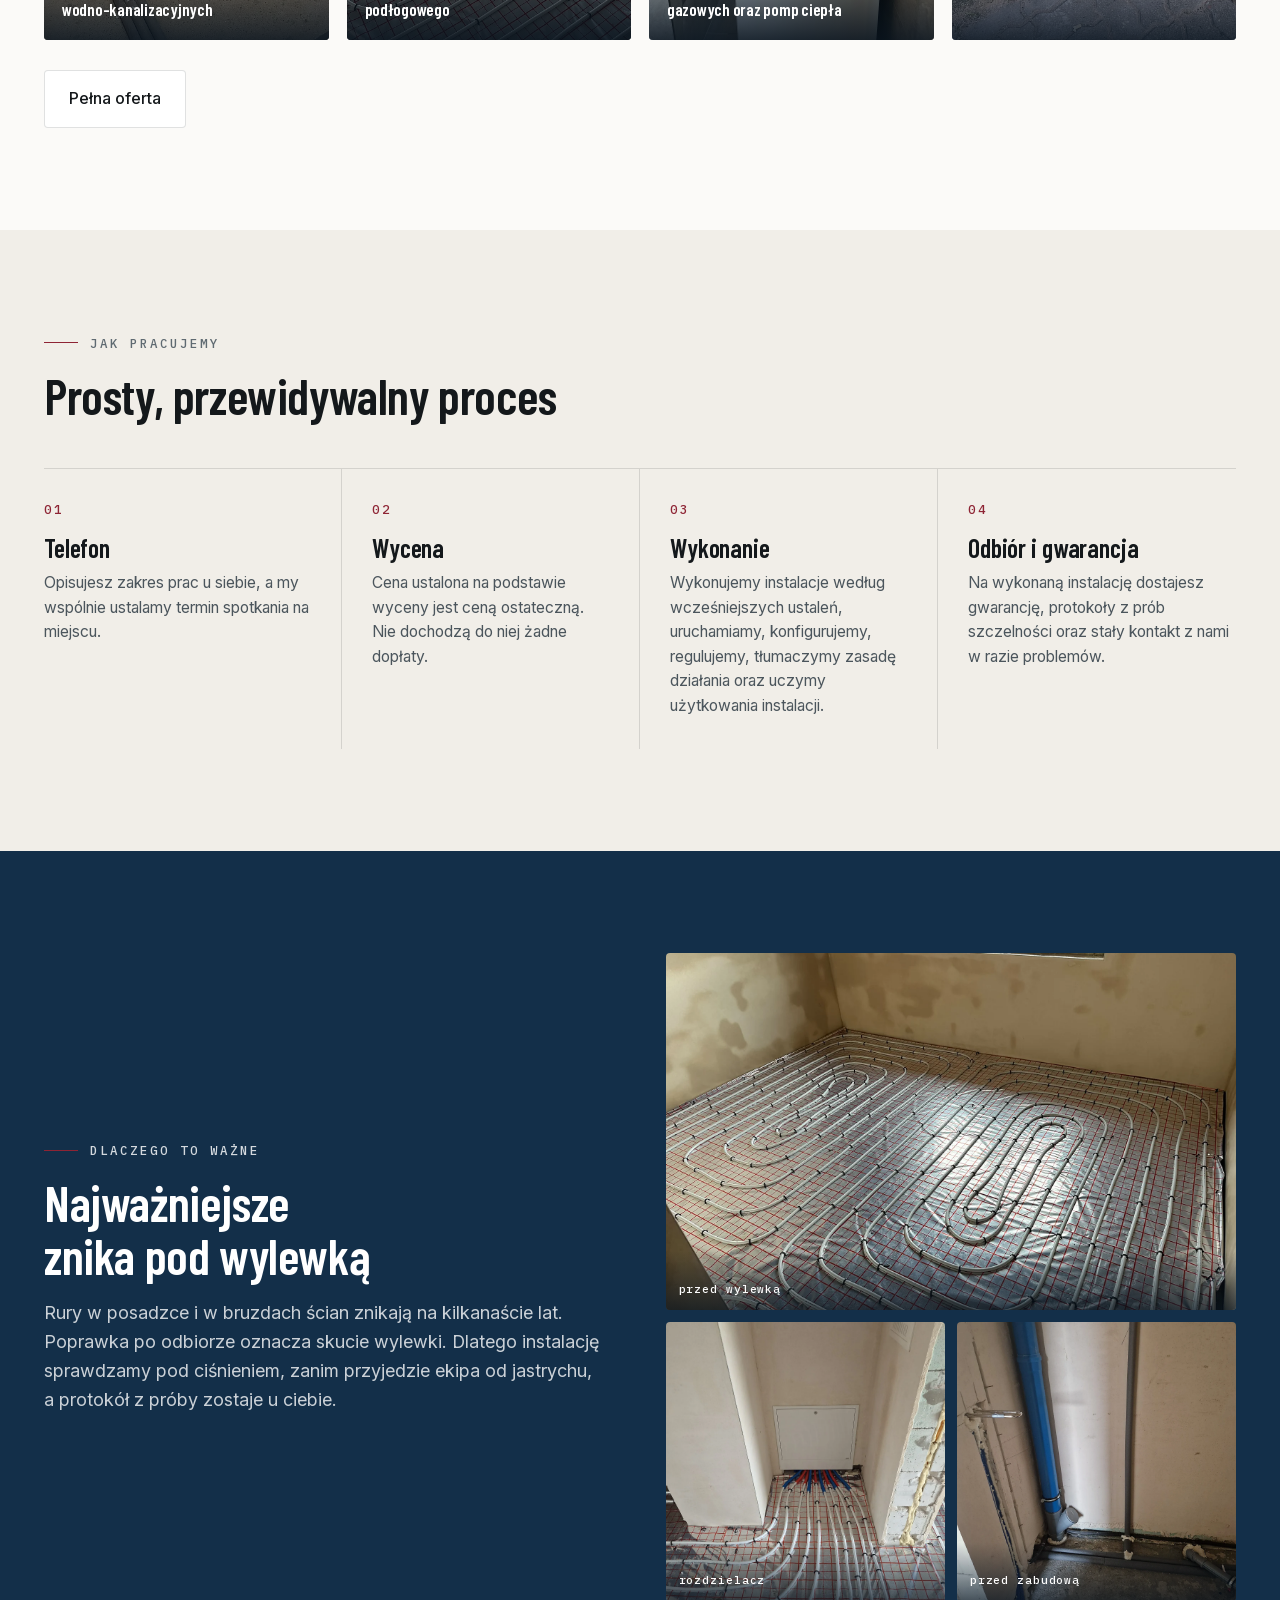
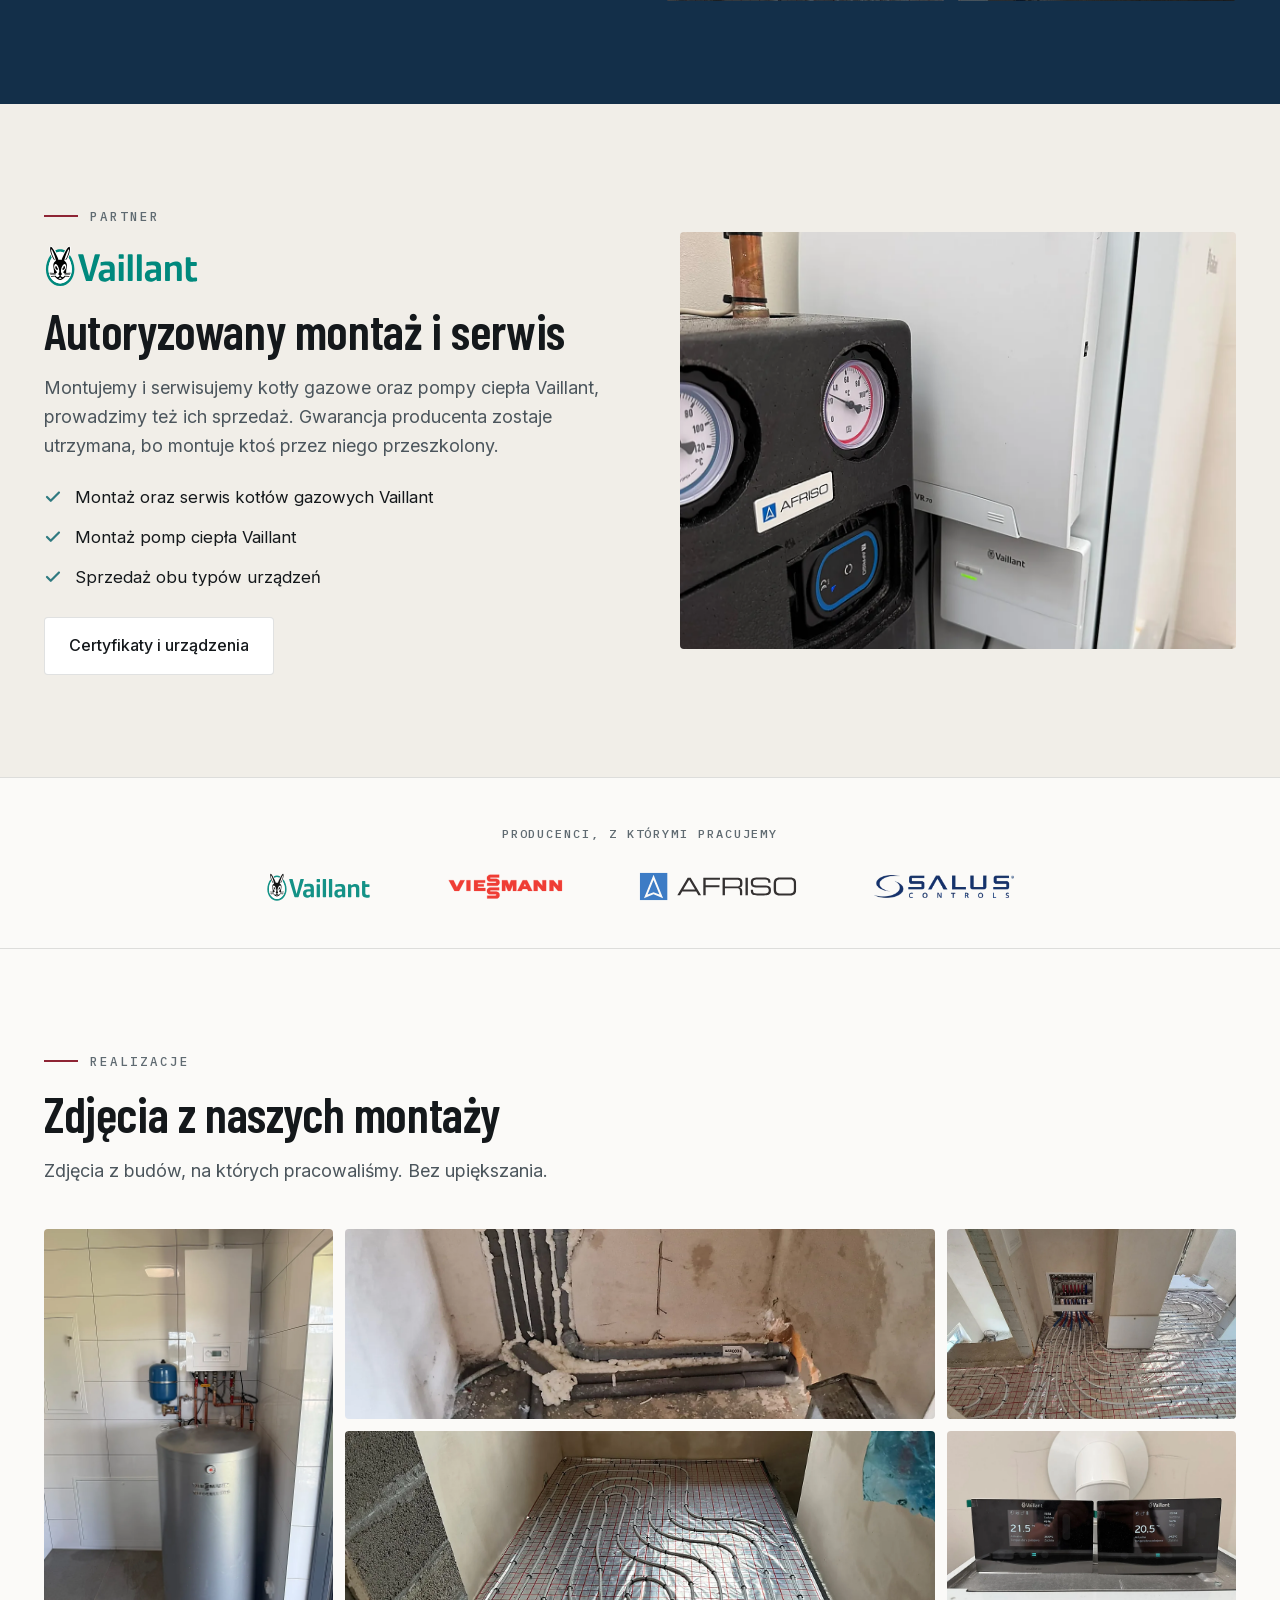
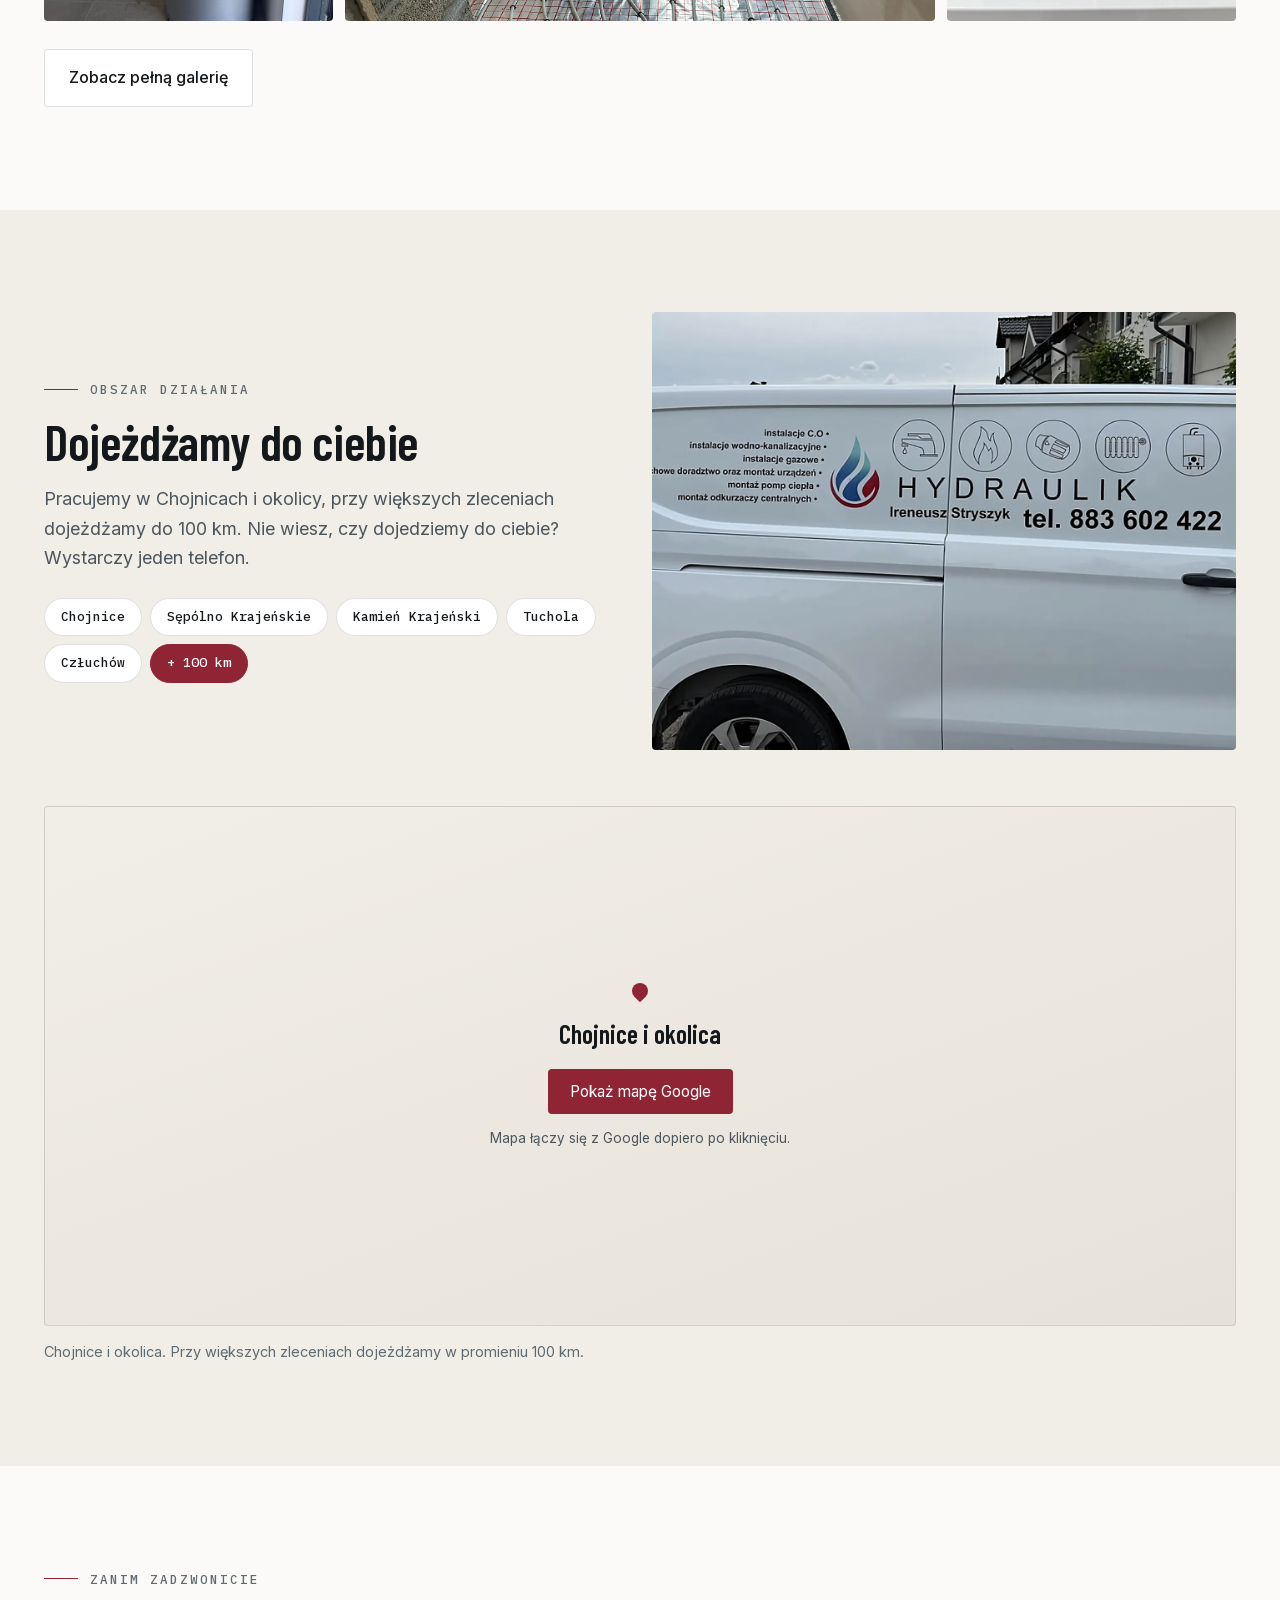
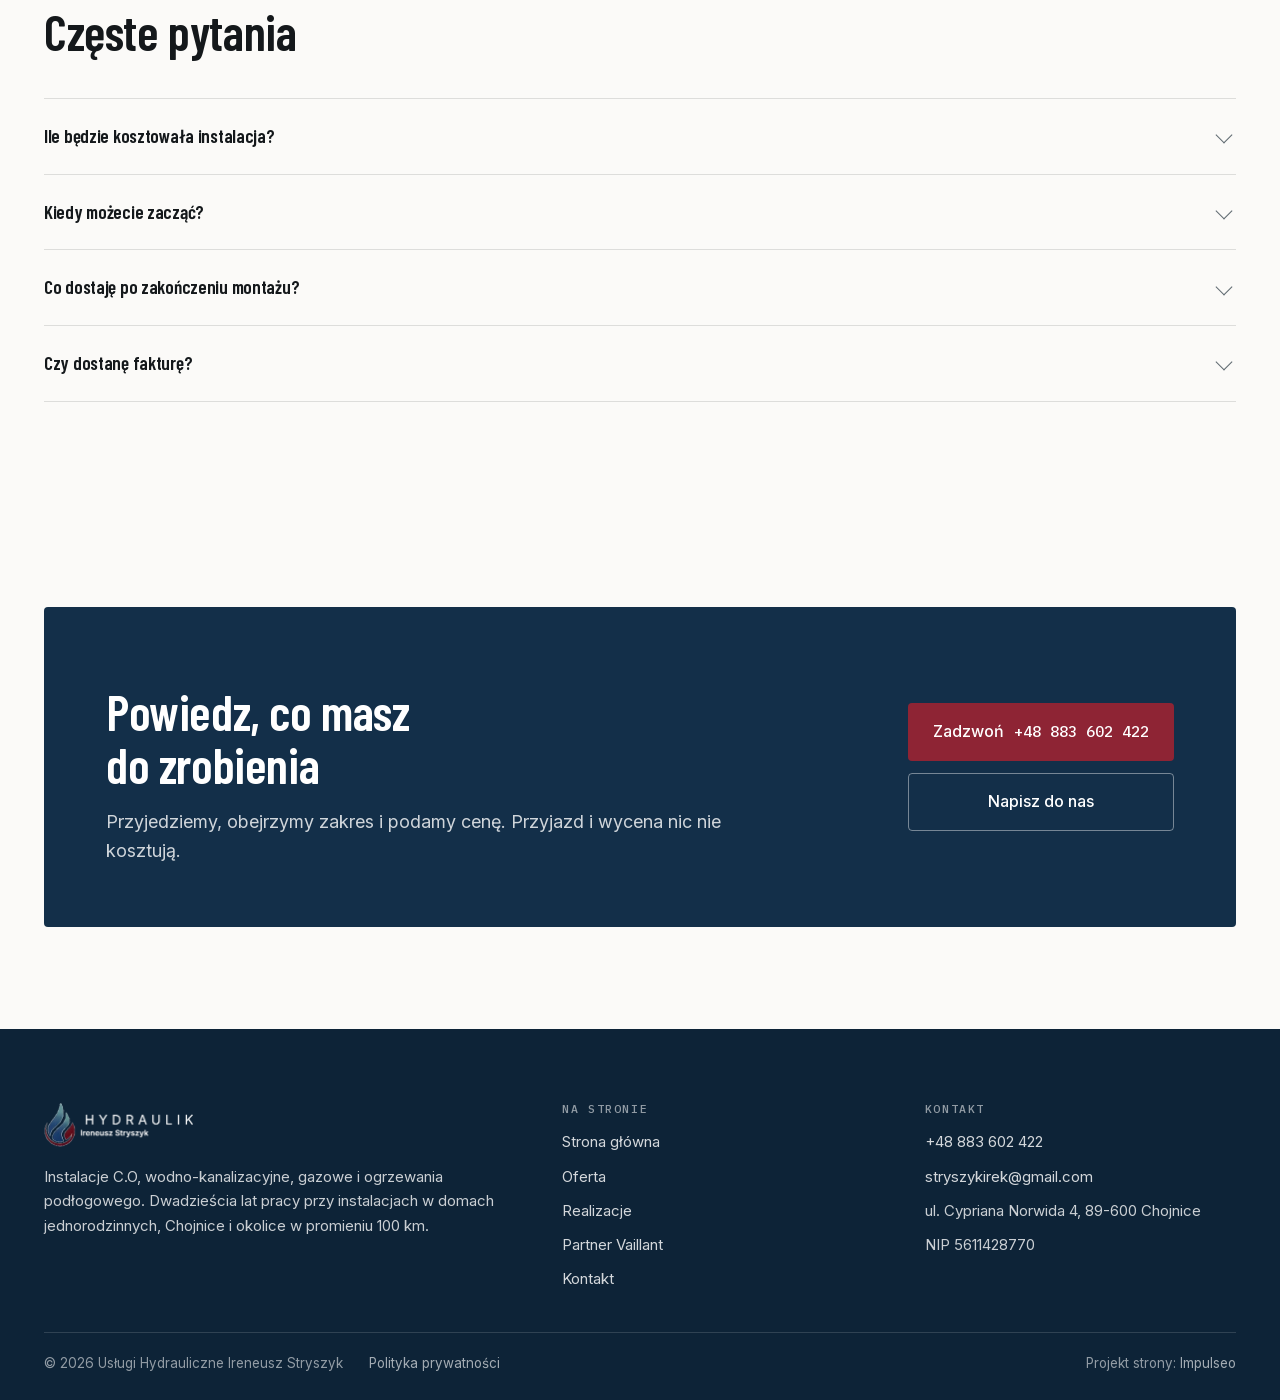
==== commit 0bbe770e: "srcset z realnych szerokosci plikow + twarde spacje po jednoliterowych spojnikach Deskryptory w srcs" ====
--- a/index.html
+++ b/index.html
@@ -3,7 +3,7 @@
 <head>
   <meta charset="utf-8">
   <meta name="viewport" content="width=device-width, initial-scale=1">
-  <title>Hydraulik Chojnice, instalacje C.O, wod-kan i gaz | Stryszyk</title>
+  <title>Hydraulik Chojnice, instalacje C.O, wod-kan i gaz | Stryszyk</title>
   <meta name="description" content="Instalacje C.O, wod-kan, gazowe i ogrzewanie podłogowe. Montaż kotłów i pomp ciepła, Vaillant. Chojnice i 100 km. Bezpłatna wycena, 20 lat doświadczenia.">
   <link rel="canonical" href="https://hydraulikchojnice.pl/">
   <meta name="theme-color" content="#132f49">
@@ -99,10 +99,10 @@
       <figure class="" data-cap="Węzeł wodomierzowy z zaworami odcinającymi"><img src="img/hero-4-2000.webp" srcset="img/hero-4-1200.webp 1200w, img/hero-4-2000.webp 2000w" sizes="100vw" width="2000" height="1500" alt="Węzeł wodomierzowy z zaworami odcinającymi" loading="lazy" decoding="async"></figure>
   </div>
   <div class="wrap hero-in">
-    <p class="kicker">Chojnice i okolice, 100 km</p>
-    <h1>Instalacje w twoim domu: C.O, <span class="nw">wodno-kanalizacyjne</span>, gazowe, podłogowe</h1>
-    <p class="hero-lead">Dwadzieścia lat przy instalacjach, w Chojnicach i okolicy.
-      Od domu w budowie po remont łazienki, za cenę, którą znasz przed startem.</p>
+    <p class="kicker">Chojnice i okolice, 100 km</p>
+    <h1>Instalacje w twoim domu: C.O, <span class="nw">wodno-kanalizacyjne</span>, gazowe, podłogowe</h1>
+    <p class="hero-lead">Dwadzieścia lat przy instalacjach, w Chojnicach i okolicy.
+      Od domu w budowie po remont łazienki, za cenę, którą znasz przed startem.</p>
     <div class="hero-cta">
       <a class="btn btn-1" href="tel:+48883602422">Zadzwoń <span class="num">+48 883 602 422</span></a>
       <a class="btn btn-2" href="kontakt.html">Bezpłatna wycena</a>
@@ -113,11 +113,11 @@
 
 <section class="strip">
   <div class="strip-in">
-    <div class="cell"><span class="k"><span class="big">20</span> lat</span><span class="v">doświadczenia w instalacjach</span></div>
-    <div class="cell"><span class="k">Vaillant</span><span class="v">autoryzowany montaż i serwis</span></div>
+    <div class="cell"><span class="k"><span class="big">20</span> lat</span><span class="v">doświadczenia w instalacjach</span></div>
+    <div class="cell"><span class="k">Vaillant</span><span class="v">autoryzowany montaż i serwis</span></div>
     <div class="cell"><span class="k">Cena ostateczna</span><span class="v">ustalona przed startem prac</span></div>
     <div class="cell"><span class="k"><span class="big">100</span> km</span><span class="v">zasięg dojazdu od Chojnic</span></div>
-    <div class="cell"><span class="k">Ojciec i syn</span><span class="v">ta sama ekipa od początku do końca</span></div>
+    <div class="cell"><span class="k">Ojciec i syn</span><span class="v">ta sama ekipa od początku do końca</span></div>
   </div>
 </section>
 
@@ -126,13 +126,13 @@
   <div class="wrap">
     <div class="head rv">
       <h2>Co robimy najczęściej</h2>
-      <p class="lead">Instalacje C.O, <span class="nw">wodno-kanalizacyjne</span>, gazowe i ogrzewania podłogowego to dla nas codzienność.</p>
+      <p class="lead">Instalacje C.O, <span class="nw">wodno-kanalizacyjne</span>, gazowe i ogrzewania podłogowego to dla nas codzienność.</p>
     </div>
     <div class="tiles rv">
       <a class="tile" href="oferta.html"><img src="img/wod-kan-01-900.webp" srcset="img/wod-kan-01-900.webp 900w, img/wod-kan-01-1600.webp 1600w" width="900" height="675" alt="Podejścia wodno-kanalizacyjne przed zabudową" loading="lazy" decoding="async"><span class="cap"><span class="idx">01</span><span class="txt">Montaż instalacji <span class="nw">wodno-kanalizacyjnych</span></span></span></a>
-      <a class="tile" href="oferta.html"><img src="img/podlogowka-01-900.webp" srcset="img/podlogowka-01-900.webp 900w, img/podlogowka-01-1600.webp 1600w" width="900" height="675" alt="Pętle ogrzewania podłogowego przed wylewką" loading="lazy" decoding="async"><span class="cap"><span class="idx">02</span><span class="txt">Montaż instalacji C.O oraz ogrzewania podłogowego</span></span></a>
-      <a class="tile" href="oferta.html"><img src="img/kotlownia-01-900.webp" srcset="img/kotlownia-01-900.webp 900w, img/kotlownia-01-1600.webp 1600w" width="675" height="900" alt="Kotłownia z kotłem stojącym Vaillant" loading="lazy" decoding="async"><span class="cap"><span class="idx">03</span><span class="txt">Montaż kotłów na paliwa stałe, gazowych oraz pomp ciepła</span></span></a>
-      <a class="tile" href="oferta.html"><img src="img/gaz-01-900.webp" srcset="img/gaz-01-900.webp 900w, img/gaz-01-1600.webp 1600w" width="506" height="900" alt="Instalacja gazowa doprowadzona do budynku" loading="lazy" decoding="async"><span class="cap"><span class="idx">04</span><span class="txt">Montaż instalacji gazowych</span></span></a>
+      <a class="tile" href="oferta.html"><img src="img/podlogowka-01-900.webp" srcset="img/podlogowka-01-900.webp 900w, img/podlogowka-01-1600.webp 1600w" width="900" height="675" alt="Pętle ogrzewania podłogowego przed wylewką" loading="lazy" decoding="async"><span class="cap"><span class="idx">02</span><span class="txt">Montaż instalacji C.O oraz ogrzewania podłogowego</span></span></a>
+      <a class="tile" href="oferta.html"><img src="img/kotlownia-01-900.webp" srcset="img/kotlownia-01-900.webp 675w, img/kotlownia-01-1600.webp 1200w" width="675" height="900" alt="Kotłownia z kotłem stojącym Vaillant" loading="lazy" decoding="async"><span class="cap"><span class="idx">03</span><span class="txt">Montaż kotłów na paliwa stałe, gazowych oraz pomp ciepła</span></span></a>
+      <a class="tile" href="oferta.html"><img src="img/gaz-01-900.webp" srcset="img/gaz-01-900.webp 506w, img/gaz-01-1600.webp 900w" width="506" height="900" alt="Instalacja gazowa doprowadzona do budynku" loading="lazy" decoding="async"><span class="cap"><span class="idx">04</span><span class="txt">Montaż instalacji gazowych</span></span></a>
     </div>
     <p style="margin-top:30px"><a class="btn btn-3" href="oferta.html">Pełna oferta</a></p>
   </div>
@@ -145,10 +145,10 @@
       <h2>Prosty, przewidywalny proces</h2>
     </div>
     <div class="steps rv">
-      <div class="step"><span class="n">01</span><h3>Telefon</h3><p>Opisujesz zakres prac u siebie, a my wspólnie ustalamy termin spotkania na miejscu.</p></div>
+      <div class="step"><span class="n">01</span><h3>Telefon</h3><p>Opisujesz zakres prac u siebie, a my wspólnie ustalamy termin spotkania na miejscu.</p></div>
       <div class="step"><span class="n">02</span><h3>Wycena</h3><p>Cena ustalona na podstawie wyceny jest ceną ostateczną. Nie dochodzą do niej żadne dopłaty.</p></div>
       <div class="step"><span class="n">03</span><h3>Wykonanie</h3><p>Wykonujemy instalacje według wcześniejszych ustaleń, uruchamiamy, konfigurujemy, regulujemy, tłumaczymy zasadę działania oraz uczymy użytkowania instalacji.</p></div>
-      <div class="step"><span class="n">04</span><h3>Odbiór i gwarancja</h3><p>Na wykonaną instalację dostajesz gwarancję, protokoły z prób szczelności oraz stały kontakt z nami w razie problemów.</p></div>
+      <div class="step"><span class="n">04</span><h3>Odbiór i gwarancja</h3><p>Na wykonaną instalację dostajesz gwarancję, protokoły z prób szczelności oraz stały kontakt z nami w razie problemów.</p></div>
     </div>
   </div>
 </section>
@@ -159,15 +159,15 @@
       <div class="rv">
         <p class="kicker">Dlaczego to ważne</p>
         <h2>Najważniejsze znika pod wylewką</h2>
-        <p class="lead">Rury w posadzce i w bruzdach ścian znikają na kilkanaście lat. Poprawka po odbiorze
+        <p class="lead">Rury w posadzce i w bruzdach ścian znikają na kilkanaście lat. Poprawka po odbiorze
           oznacza skucie wylewki. Dlatego instalację sprawdzamy pod ciśnieniem, zanim przyjedzie ekipa
-          od jastrychu, a protokół z próby zostaje u ciebie.</p>
+          od jastrychu, a protokół z próby zostaje u ciebie.</p>
       </div>
       <div class="hl-frames rv">
         <figure data-zoom="img/podlogowka-17-1600.webp" data-alt="Ogrzewanie podłogowe pod skosem dachu" data-cap="Ogrzewanie podłogowe pod skosem dachu" tabindex="0">
           <img src="img/podlogowka-17-900.webp" srcset="img/podlogowka-17-900.webp 900w, img/podlogowka-17-1600.webp 1600w" width="900" height="675" alt="Ogrzewanie podłogowe pod skosem dachu" loading="lazy" decoding="async"><figcaption>przed wylewką</figcaption></figure>
         <figure data-zoom="img/rozdzielacz-01-1600.webp" data-alt="Szafka rozdzielacza ogrzewania podłogowego" data-cap="Szafka rozdzielacza ogrzewania podłogowego" tabindex="0">
-          <img src="img/rozdzielacz-01-900.webp" srcset="img/rozdzielacz-01-900.webp 900w, img/rozdzielacz-01-1600.webp 1600w" width="900" height="900" alt="Szafka rozdzielacza ogrzewania podłogowego" loading="lazy" decoding="async"><figcaption>rozdzielacz</figcaption></figure>
+          <img src="img/rozdzielacz-01-900.webp" srcset="img/rozdzielacz-01-900.webp 900w, img/rozdzielacz-01-1600.webp 1496w" width="900" height="900" alt="Szafka rozdzielacza ogrzewania podłogowego" loading="lazy" decoding="async"><figcaption>rozdzielacz</figcaption></figure>
         <figure data-zoom="img/wod-kan-04-1600.webp" data-alt="Rozprowadzenie kanalizacji przy posadzce" data-cap="Rozprowadzenie kanalizacji przy posadzce" tabindex="0">
           <img src="img/wod-kan-04-900.webp" srcset="img/wod-kan-04-900.webp 900w, img/wod-kan-04-1600.webp 1600w" width="900" height="900" alt="Rozprowadzenie kanalizacji przy posadzce" loading="lazy" decoding="async"><figcaption>przed zabudową</figcaption></figure>
       </div>
@@ -182,20 +182,20 @@
         <p class="kicker">Partner</p>
         <img src="img/marki/vaillant.svg" width="210" height="53" alt="Logo Vaillant"
           style="height:44px;width:auto;margin:18px 0 6px" loading="lazy" decoding="async">
-        <h2>Autoryzowany montaż i serwis</h2>
-        <p class="lead">Montujemy i serwisujemy kotły gazowe oraz pompy ciepła Vaillant, prowadzimy też
+        <h2>Autoryzowany montaż i serwis</h2>
+        <p class="lead">Montujemy i serwisujemy kotły gazowe oraz pompy ciepła Vaillant, prowadzimy też
           ich sprzedaż. Gwarancja producenta zostaje utrzymana, bo montuje ktoś przez niego przeszkolony.</p>
         <ul class="checks">
           <li>Montaż oraz serwis kotłów gazowych Vaillant</li>
           <li>Montaż pomp ciepła Vaillant</li>
           <li>Sprzedaż obu typów urządzeń</li>
         </ul>
-        <p style="margin-top:26px"><a class="btn btn-3" href="partner.html">Certyfikaty i urządzenia</a></p>
+        <p style="margin-top:26px"><a class="btn btn-3" href="partner.html">Certyfikaty i urządzenia</a></p>
       </div>
       <div class="rv">
         <figure style="margin:0;overflow:hidden;border-radius:4px;background:#dedad3" data-zoom="img/kotlownia-06-1600.webp"
           data-alt="Pompa ciepła Vaillant ze stacją Afriso" data-cap="Pompa ciepła Vaillant ze stacją Afriso" tabindex="0">
-          <img src="img/kotlownia-06-900.webp" srcset="img/kotlownia-06-900.webp 900w, img/kotlownia-06-1600.webp 1600w" width="675" height="900" alt="Pompa ciepła Vaillant ze stacją Afriso" loading="lazy" decoding="async">
+          <img src="img/kotlownia-06-900.webp" srcset="img/kotlownia-06-900.webp 675w, img/kotlownia-06-1600.webp 1200w" width="675" height="900" alt="Pompa ciepła Vaillant ze stacją Afriso" loading="lazy" decoding="async">
         </figure>
       </div>
     </div>
@@ -204,7 +204,7 @@
 
 <section class="marks">
   <div class="wrap-wide">
-    <span class="marks-lab">Producenci, z którymi pracujemy</span>
+    <span class="marks-lab">Producenci, z którymi pracujemy</span>
     <div class="marks-view">
       <div class="marks-track">
         <img src="img/marki/vaillant.svg" alt="Vaillant" style="height:30px" loading="lazy" decoding="async">
@@ -220,13 +220,13 @@
   <div class="wrap">
     <div class="head rv">
       <p class="kicker">Realizacje</p>
-      <h2>Zdjęcia z naszych montaży</h2>
-      <p class="lead">Zdjęcia z budów, na których pracowaliśmy. Bez upiększania.</p>
+      <h2>Zdjęcia z naszych montaży</h2>
+      <p class="lead">Zdjęcia z budów, na których pracowaliśmy. Bez upiększania.</p>
     </div>
     <div class="bento rv">
-      <figure class="b-tall" data-zoom="img/zasobnik-02-1600.webp" data-alt="Zasobnik i kocioł w pomieszczeniu technicznym" data-cap="Zasobnik i kocioł w pomieszczeniu technicznym" tabindex="0"><img src="img/zasobnik-02-900.webp" srcset="img/zasobnik-02-900.webp 900w, img/zasobnik-02-1600.webp 1600w" width="675" height="900" alt="Zasobnik i kocioł w pomieszczeniu technicznym" loading="lazy" decoding="async"></figure>
+      <figure class="b-tall" data-zoom="img/zasobnik-02-1600.webp" data-alt="Zasobnik i kocioł w pomieszczeniu technicznym" data-cap="Zasobnik i kocioł w pomieszczeniu technicznym" tabindex="0"><img src="img/zasobnik-02-900.webp" srcset="img/zasobnik-02-900.webp 675w, img/zasobnik-02-1600.webp 1200w" width="675" height="900" alt="Zasobnik i kocioł w pomieszczeniu technicznym" loading="lazy" decoding="async"></figure>
       <figure class="b-wide" data-zoom="img/wod-kan-05-1600.webp" data-alt="Rury poprowadzone w bruzdach ściany" data-cap="Rury poprowadzone w bruzdach ściany" tabindex="0"><img src="img/wod-kan-05-900.webp" srcset="img/wod-kan-05-900.webp 900w, img/wod-kan-05-1600.webp 1600w" width="900" height="900" alt="Rury poprowadzone w bruzdach ściany" loading="lazy" decoding="async"></figure>
-      <figure class="" data-zoom="img/rozdzielacz-02-1600.webp" data-alt="Rozdzielacz podłączony do pętli w posadzce" data-cap="Rozdzielacz podłączony do pętli w posadzce" tabindex="0"><img src="img/rozdzielacz-02-900.webp" srcset="img/rozdzielacz-02-900.webp 900w, img/rozdzielacz-02-1600.webp 1600w" width="900" height="900" alt="Rozdzielacz podłączony do pętli w posadzce" loading="lazy" decoding="async"></figure>
+      <figure class="" data-zoom="img/rozdzielacz-02-1600.webp" data-alt="Rozdzielacz podłączony do pętli w posadzce" data-cap="Rozdzielacz podłączony do pętli w posadzce" tabindex="0"><img src="img/rozdzielacz-02-900.webp" srcset="img/rozdzielacz-02-900.webp 900w, img/rozdzielacz-02-1600.webp 1496w" width="900" height="900" alt="Rozdzielacz podłączony do pętli w posadzce" loading="lazy" decoding="async"></figure>
       <figure class="b-wide" data-zoom="img/podlogowka-14-1600.webp" data-alt="Ogrzewanie podłogowe przed zalaniem wylewki" data-cap="Ogrzewanie podłogowe przed zalaniem wylewki" tabindex="0"><img src="img/podlogowka-14-900.webp" srcset="img/podlogowka-14-900.webp 900w, img/podlogowka-14-1600.webp 1600w" width="900" height="675" alt="Ogrzewanie podłogowe przed zalaniem wylewki" loading="lazy" decoding="async"></figure>
       <figure class="" data-zoom="img/sterowanie-02-1600.webp" data-alt="Panel sterowania instalacją Vaillant" data-cap="Panel sterowania instalacją Vaillant" tabindex="0"><img src="img/sterowanie-02-900.webp" srcset="img/sterowanie-02-900.webp 900w, img/sterowanie-02-1600.webp 1600w" width="900" height="675" alt="Panel sterowania instalacją Vaillant" loading="lazy" decoding="async"></figure>
     </div>
@@ -240,7 +240,7 @@
       <div class="rv">
         <p class="kicker">Obszar działania</p>
         <h2>Dojeżdżamy do ciebie</h2>
-        <p class="lead">Pracujemy w Chojnicach i okolicy, przy większych zleceniach dojeżdżamy do 100 km.
+        <p class="lead">Pracujemy w Chojnicach i okolicy, przy większych zleceniach dojeżdżamy do 100 km.
           Nie wiesz, czy dojedziemy do ciebie? Wystarczy jeden telefon.</p>
         <div class="towns">
       <span>Chojnice</span>
@@ -263,11 +263,11 @@
            data-mapa-src="https://maps.google.com/maps?q=Chojnice&amp;z=9&amp;output=embed&amp;hl=pl"
            data-mapa-tytul="Mapa: Chojnice i okolice">
         <span class="mapa-pin" aria-hidden="true"></span>
-        <strong>Chojnice i okolica</strong>
+        <strong>Chojnice i okolica</strong>
         <button type="button" class="mapa-btn">Pokaż mapę Google</button>
-        <span class="mapa-nota">Mapa łączy się z Google dopiero po kliknięciu.</span>
-      </div>
-      <figcaption>Chojnice i okolica. Przy większych zleceniach dojeżdżamy w promieniu 100 km.</figcaption>
+        <span class="mapa-nota">Mapa łączy się z Google dopiero po kliknięciu.</span>
+      </div>
+      <figcaption>Chojnice i okolica. Przy większych zleceniach dojeżdżamy w promieniu 100 km.</figcaption>
     </figure>
   </div>
 </section>
@@ -279,9 +279,9 @@
       <h2>Częste pytania</h2>
     </div>
     <div class="faq rv">
-    <details><summary>Ile będzie kosztowała instalacja?</summary><div class="ans">Zakres prac wyceniamy po obejrzeniu miejsca. Przyjazd i wycena są bezpłatne. Cena ustalona po oględzinach jest ceną ostateczną, po zakończeniu prac nie dochodzą do niej żadne dopłaty.</div></details>
-    <details><summary>Kiedy możecie zacząć?</summary><div class="ans">Termin ustalamy przy wycenie i trzymamy się go. Awarie traktujemy priorytetowo i przestawiamy pod nie grafik.</div></details>
-    <details><summary>Co dostaję po zakończeniu montażu?</summary><div class="ans">Uruchomioną i wyregulowaną instalację, przeszkolenie z obsługi, gwarancję oraz protokoły z prób szczelności.</div></details>
+    <details><summary>Ile będzie kosztowała instalacja?</summary><div class="ans">Zakres prac wyceniamy po obejrzeniu miejsca. Przyjazd i wycena są bezpłatne. Cena ustalona po oględzinach jest ceną ostateczną, po zakończeniu prac nie dochodzą do niej żadne dopłaty.</div></details>
+    <details><summary>Kiedy możecie zacząć?</summary><div class="ans">Termin ustalamy przy wycenie i trzymamy się go. Awarie traktujemy priorytetowo i przestawiamy pod nie grafik.</div></details>
+    <details><summary>Co dostaję po zakończeniu montażu?</summary><div class="ans">Uruchomioną i wyregulowaną instalację, przeszkolenie z obsługi, gwarancję oraz protokoły z prób szczelności.</div></details>
     <details><summary>Czy dostanę fakturę?</summary><div class="ans">Tak, na firmę albo na osobę prywatną. Dokument wystawiamy po zakończeniu prac.</div></details>
     </div>
   </div>
@@ -292,7 +292,7 @@
     <div class="cta">
       <div>
         <h2>Powiedz, co masz do zrobienia</h2>
-        <p class="lead">Przyjedziemy, obejrzymy zakres i podamy cenę. Przyjazd i wycena nic nie kosztują.</p>
+        <p class="lead">Przyjedziemy, obejrzymy zakres i podamy cenę. Przyjazd i wycena nic nie kosztują.</p>
       </div>
       <div class="cta-side">
         <a class="btn btn-1" href="tel:+48883602422">Zadzwoń <span class="num">+48 883 602 422</span></a>
@@ -309,7 +309,7 @@
     <div class="foot-grid">
       <div>
         <img class="logo" src="img/logo-jasne.webp" width="149" height="44" alt="Hydraulik Ireneusz Stryszyk">
-        <p>Instalacje C.O, wodno-kanalizacyjne, gazowe i ogrzewania podłogowego. Dwadzieścia lat pracy przy instalacjach w domach jednorodzinnych, Chojnice i okolice w promieniu 100 km.</p>
+        <p>Instalacje C.O, wodno-kanalizacyjne, gazowe i ogrzewania podłogowego. Dwadzieścia lat pracy przy instalacjach w domach jednorodzinnych, Chojnice i okolice w promieniu 100 km.</p>
       </div>
       <div>
         <h4>Na stronie</h4>
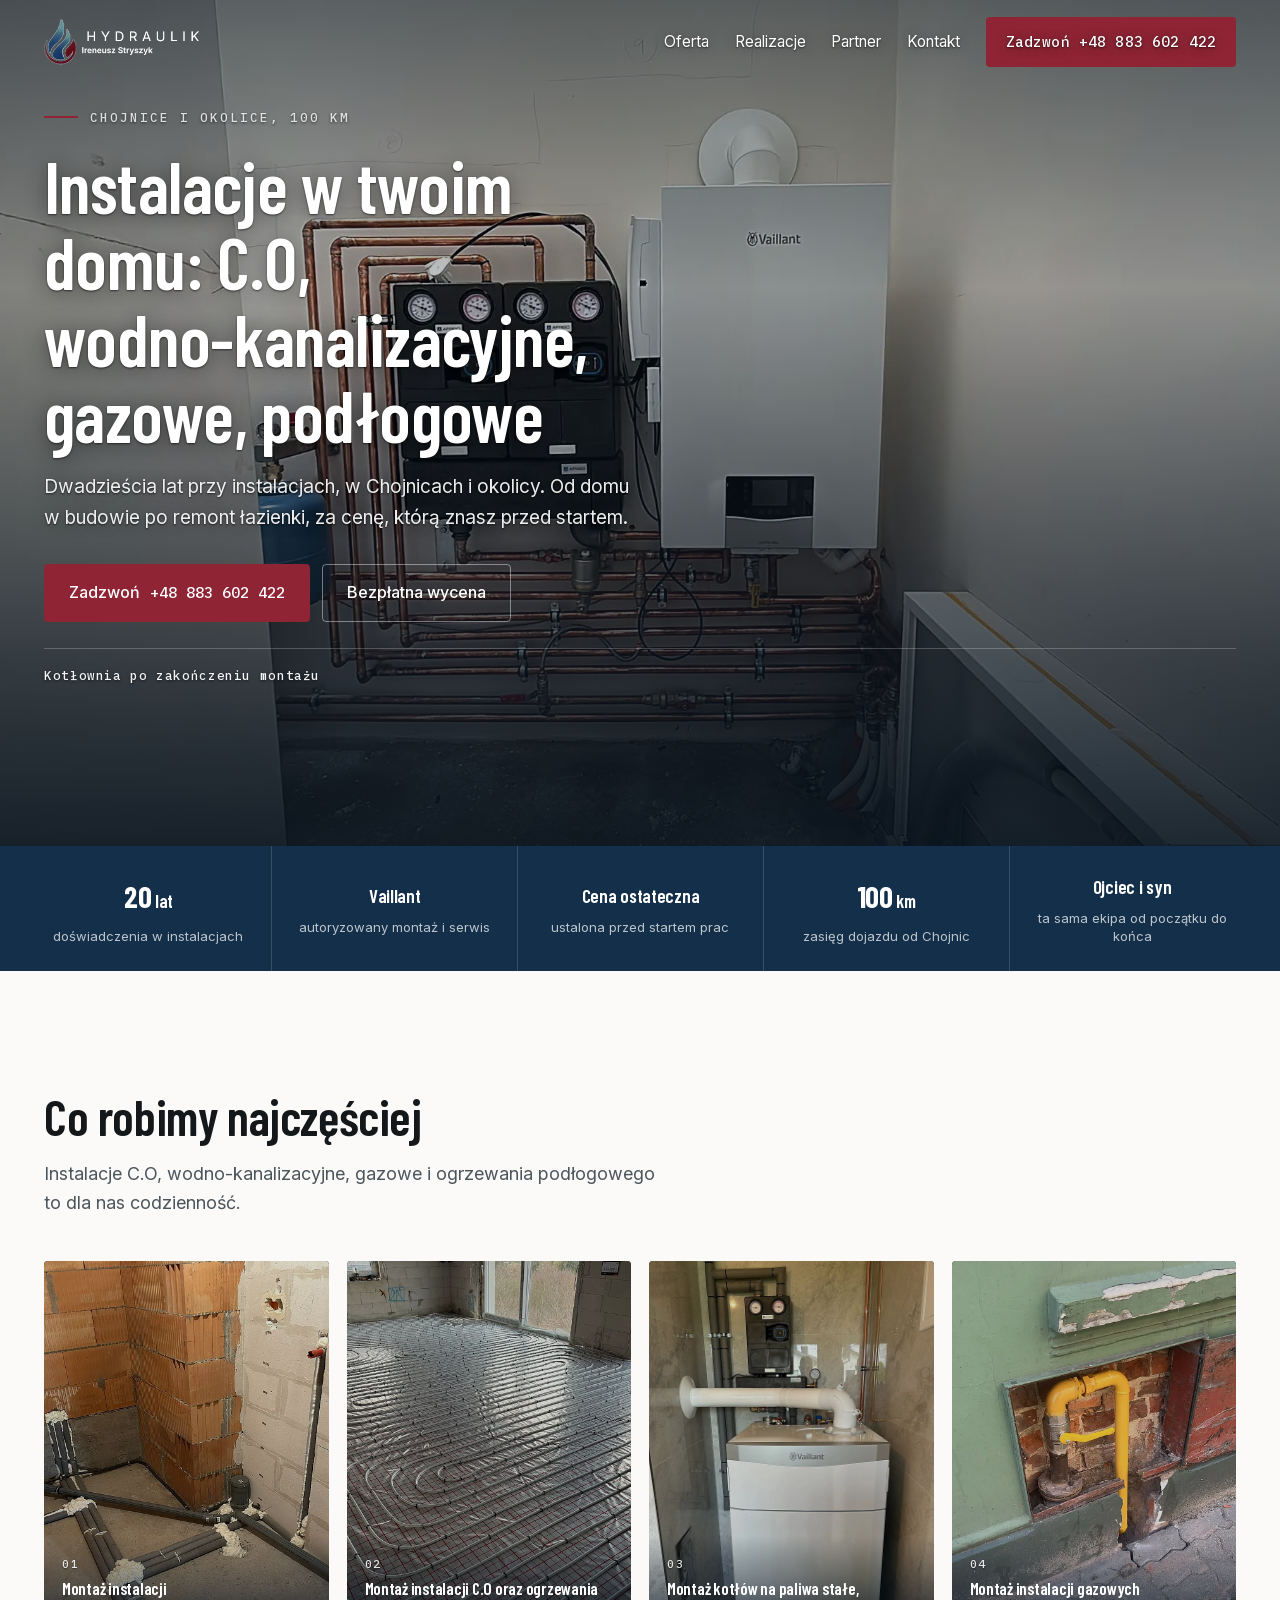
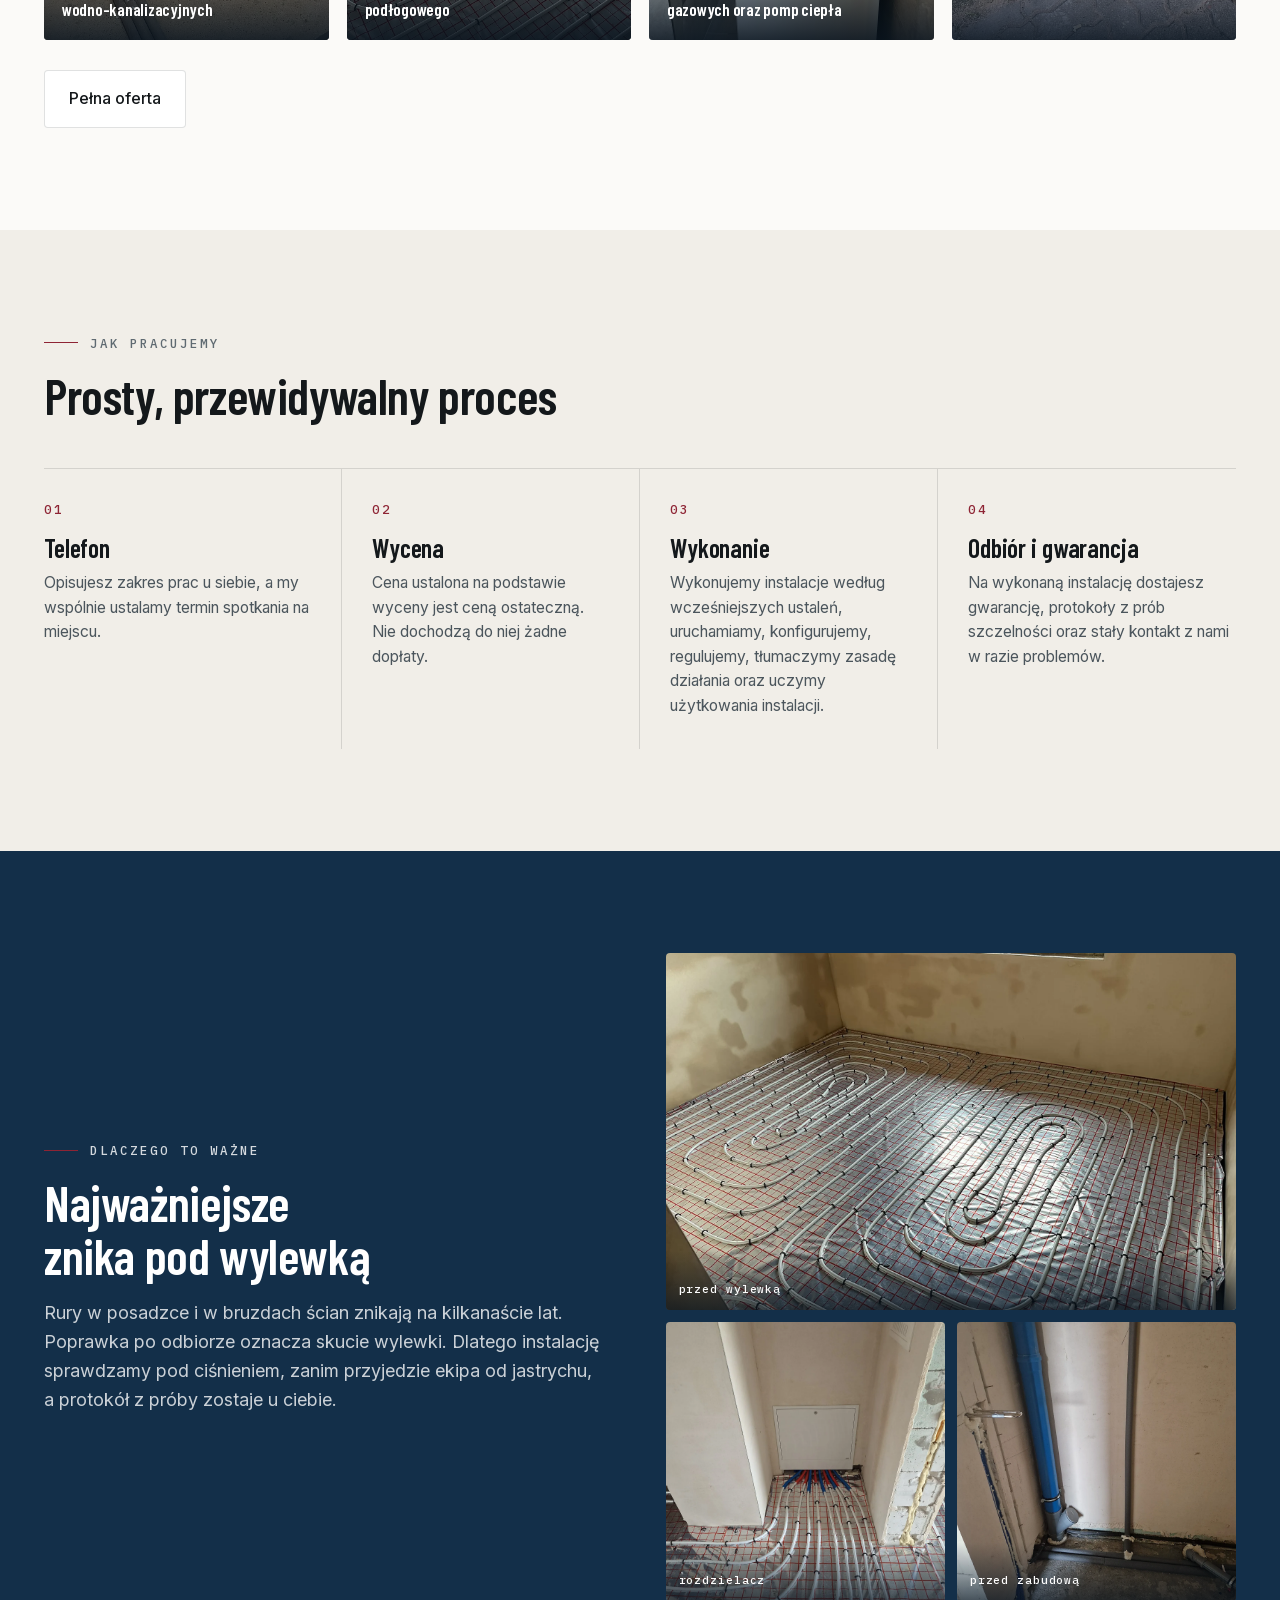
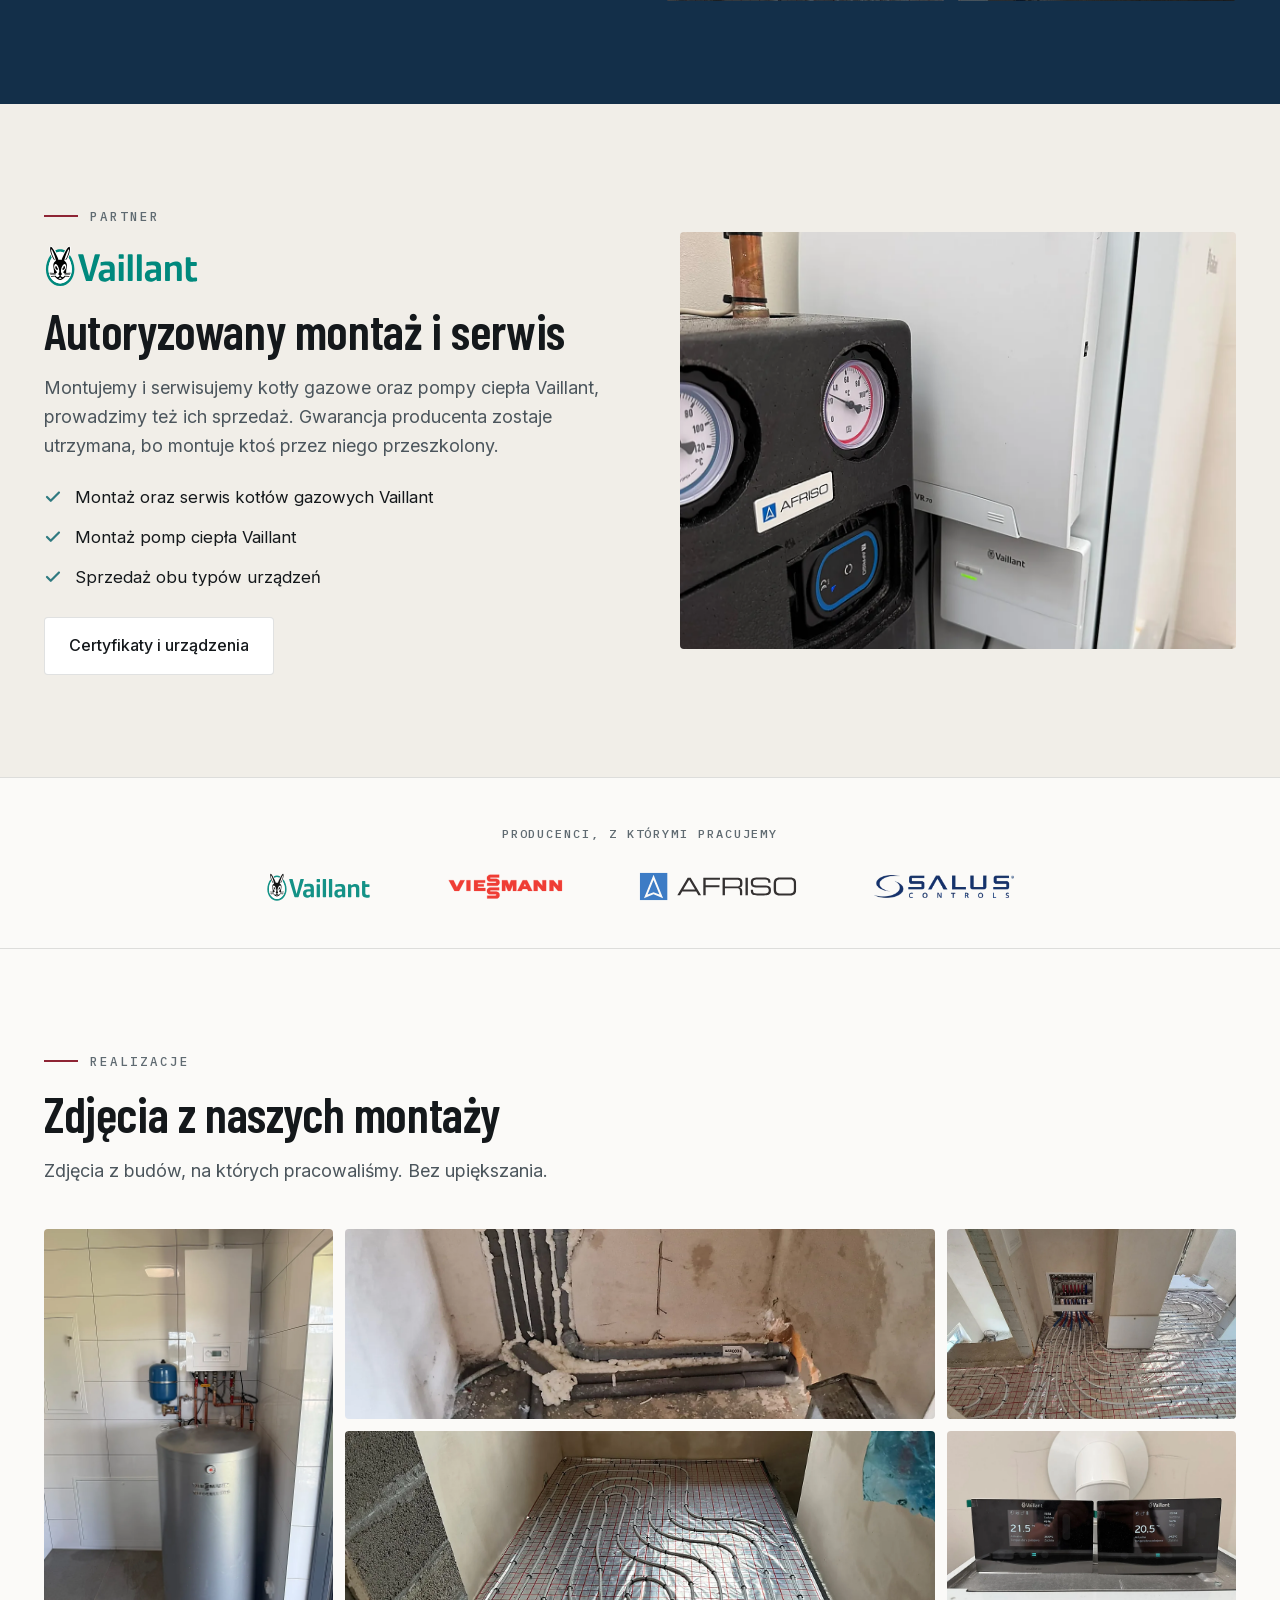
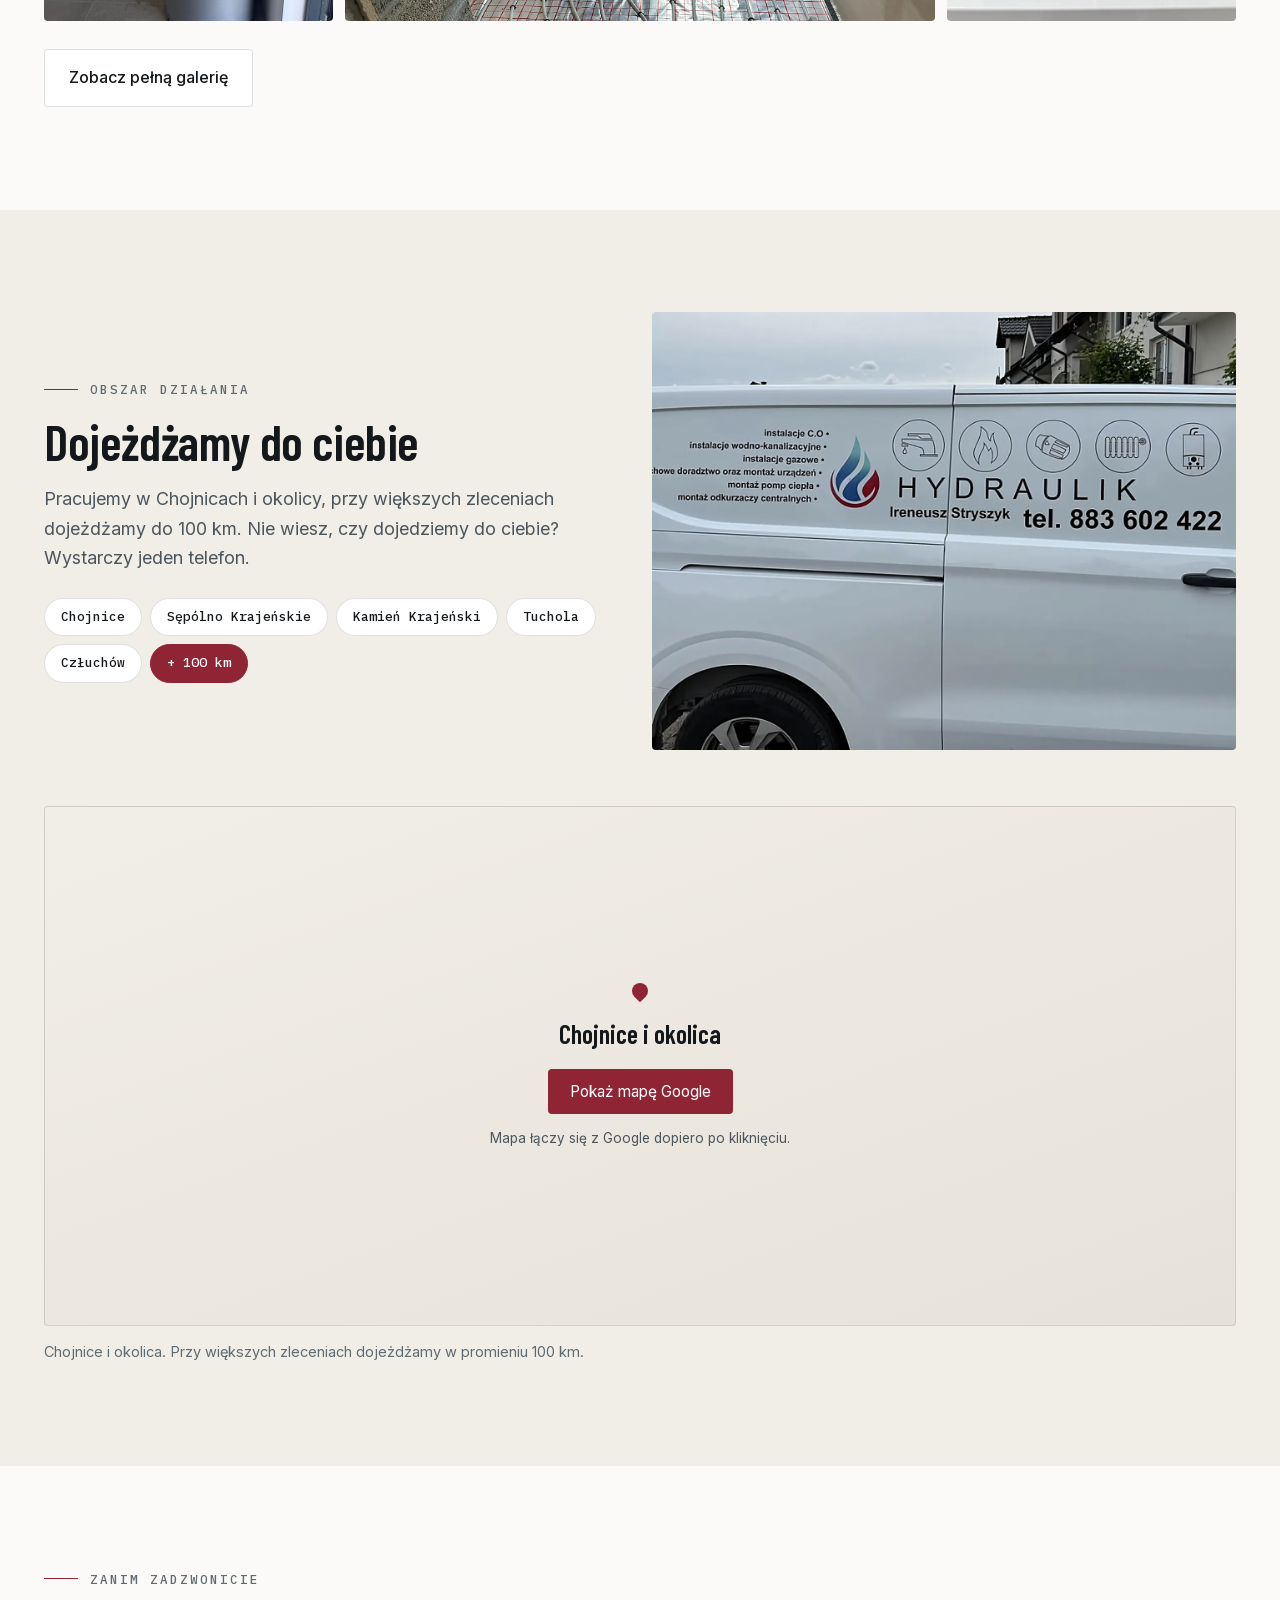
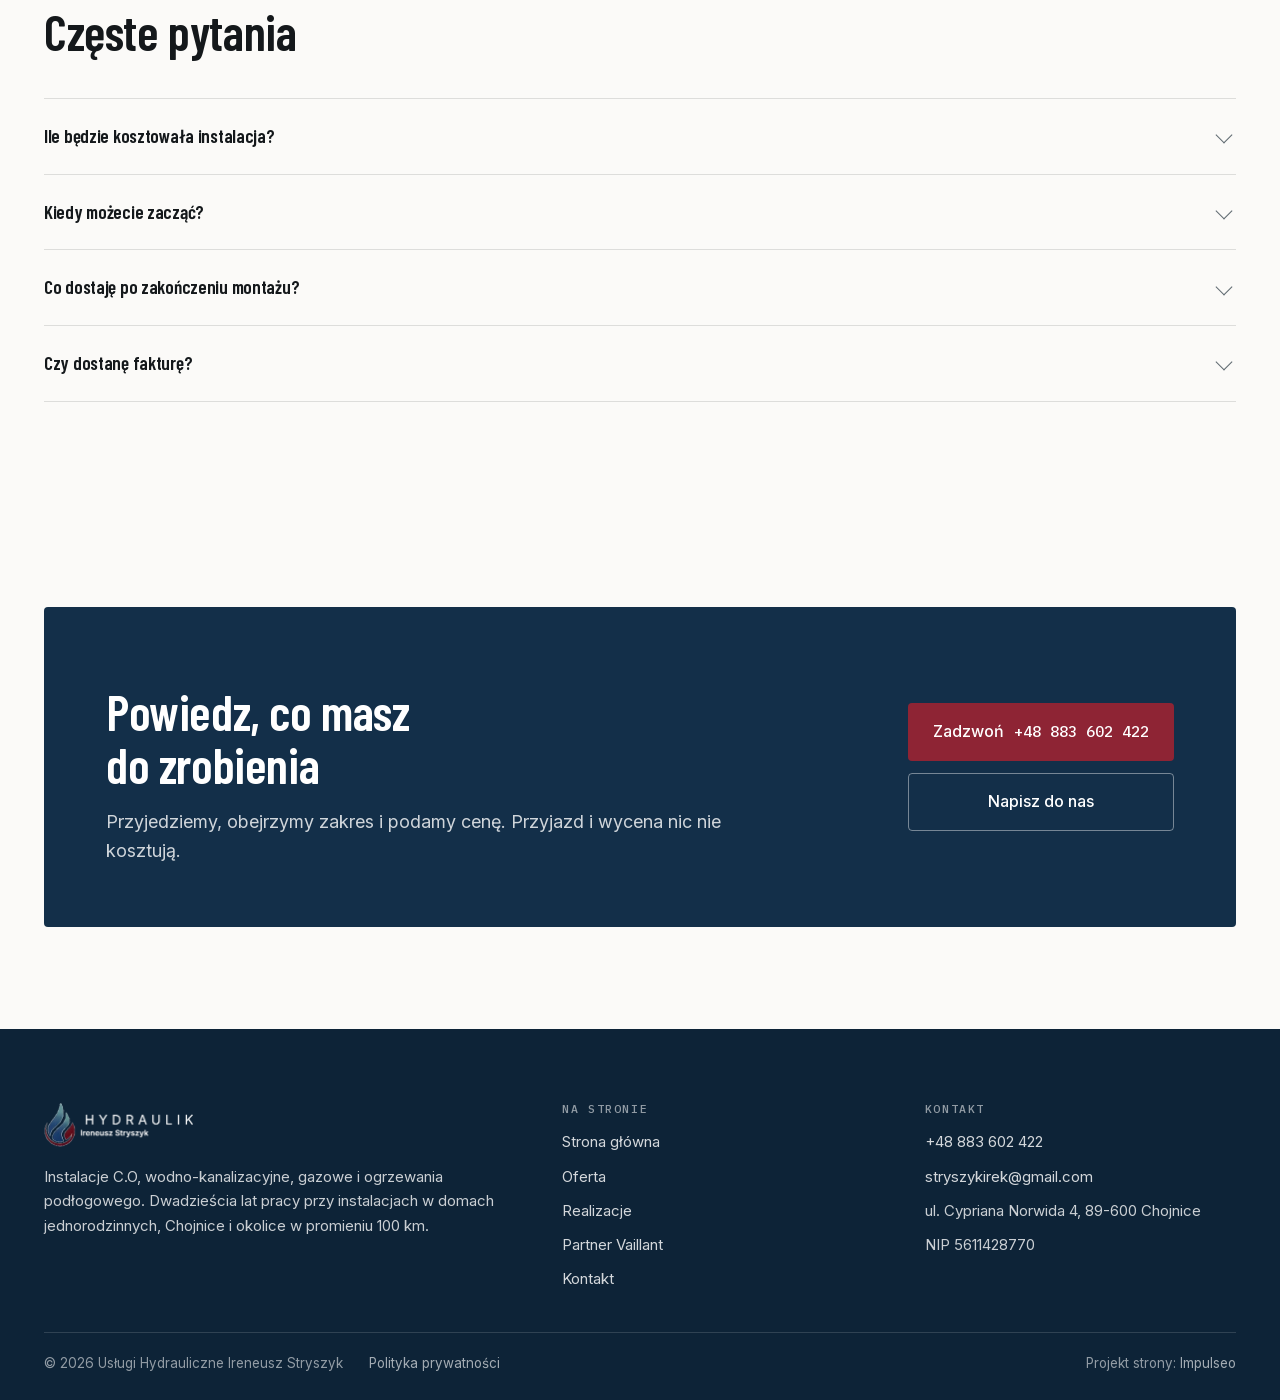
==== commit 1a4ca0a5: "Poprawki z bramek: miara wiersza, ladowanie pierwszego ekranu, twarde spacje - .lead / .prose / .ste" ====
--- a/index.html
+++ b/index.html
@@ -23,7 +23,7 @@
   <link rel="manifest" href="site.webmanifest">
   <link rel="preload" href="assets/fonts/barlow-600-latin.woff2" as="font" type="font/woff2" crossorigin>
   <link rel="preload" href="assets/fonts/inter-latin.woff2" as="font" type="font/woff2" crossorigin>
-  <link rel="stylesheet" href="assets/app.css?v=32">
+  <link rel="stylesheet" href="assets/app.css?v=34">
   <script type="application/ld+json">
   {
     "@context": "https://schema.org",
--- a/assets/app.css
+++ b/assets/app.css
@@ -195,7 +195,7 @@
 .sec-dark .head .kicker{color:rgba(255,255,255,.78)}
 h2{font-size:clamp(30px,4vw,50px);margin-top:16px;letter-spacing:-.008em;text-wrap:balance}
 h3{font-size:clamp(21px,2.2vw,26px);letter-spacing:-.005em}
-.lead{margin-top:16px;font-size:clamp(16px,1.4vw,18.5px);color:var(--ink-2);max-width:62ch}
+.lead{margin-top:16px;font-size:clamp(16px,1.4vw,18.5px);color:var(--ink-2);max-width:min(100%,56ch)}
 .muted{color:var(--ink-2)}
 .hr{height:1px;background:var(--line);border:0;margin:0}
 
@@ -221,7 +221,7 @@
 .step:last-child{border-right:0;padding-right:0}
 .step .n{font-family:var(--m);font-size:12.5px;letter-spacing:.14em;color:var(--accent);font-weight:500}
 .step h3{margin:12px 0 9px}
-.step p{color:var(--ink-2);font-size:15.6px;line-height:1.58}
+.step p{color:var(--ink-2);font-size:15.6px;line-height:1.58;max-width:min(100%,54ch)}
 @media (max-width:900px){
   .steps{grid-template-columns:1fr}
   .step{border-right:0;border-bottom:1px solid var(--line);padding:22px 0 24px}
@@ -442,7 +442,7 @@
 }
 
 /* ——— treść tekstowa (polityka) ——— */
-.prose{max-width:74ch}
+.prose{max-width:min(100%,58ch)}
 .prose h2{font-size:clamp(21px,2.4vw,28px);margin:44px 0 0}
 .prose h3{margin:30px 0 0;font-size:19px}
 .prose p,.prose li{color:var(--ink-2);font-size:16.4px}
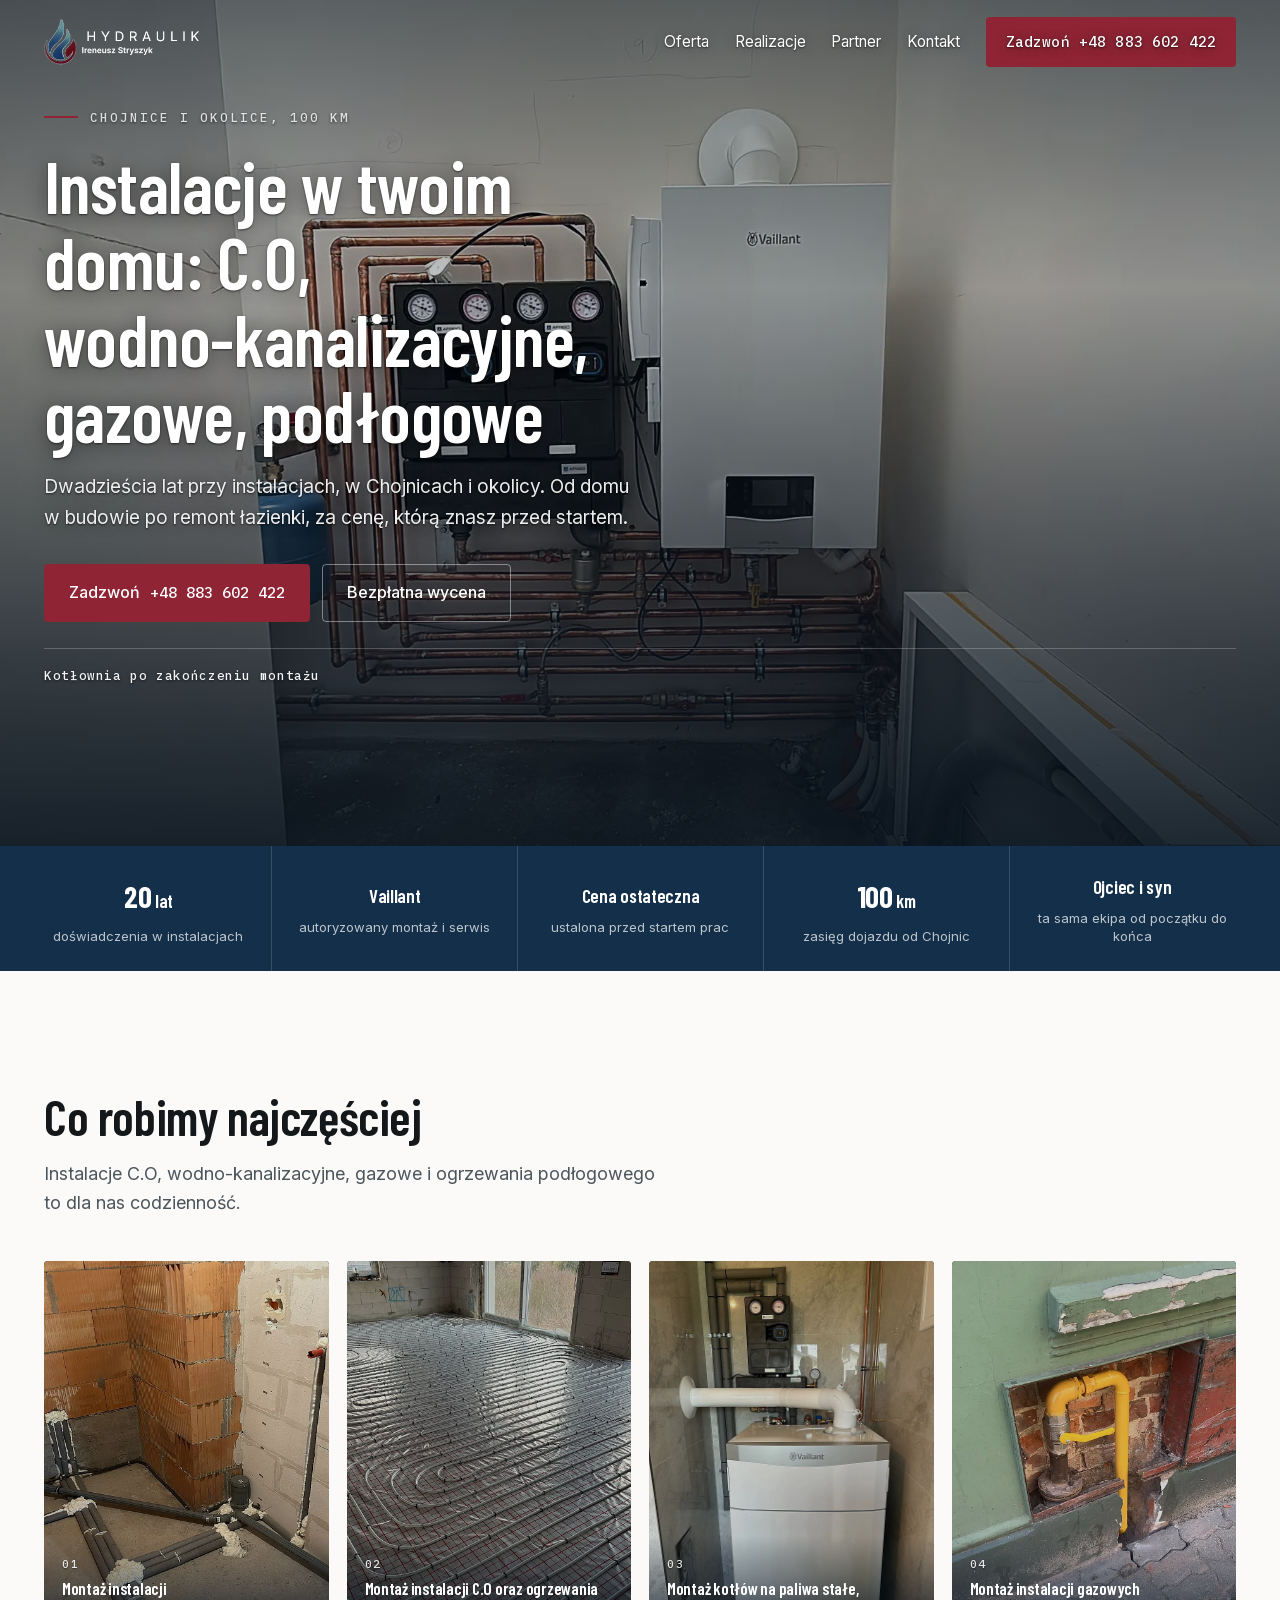
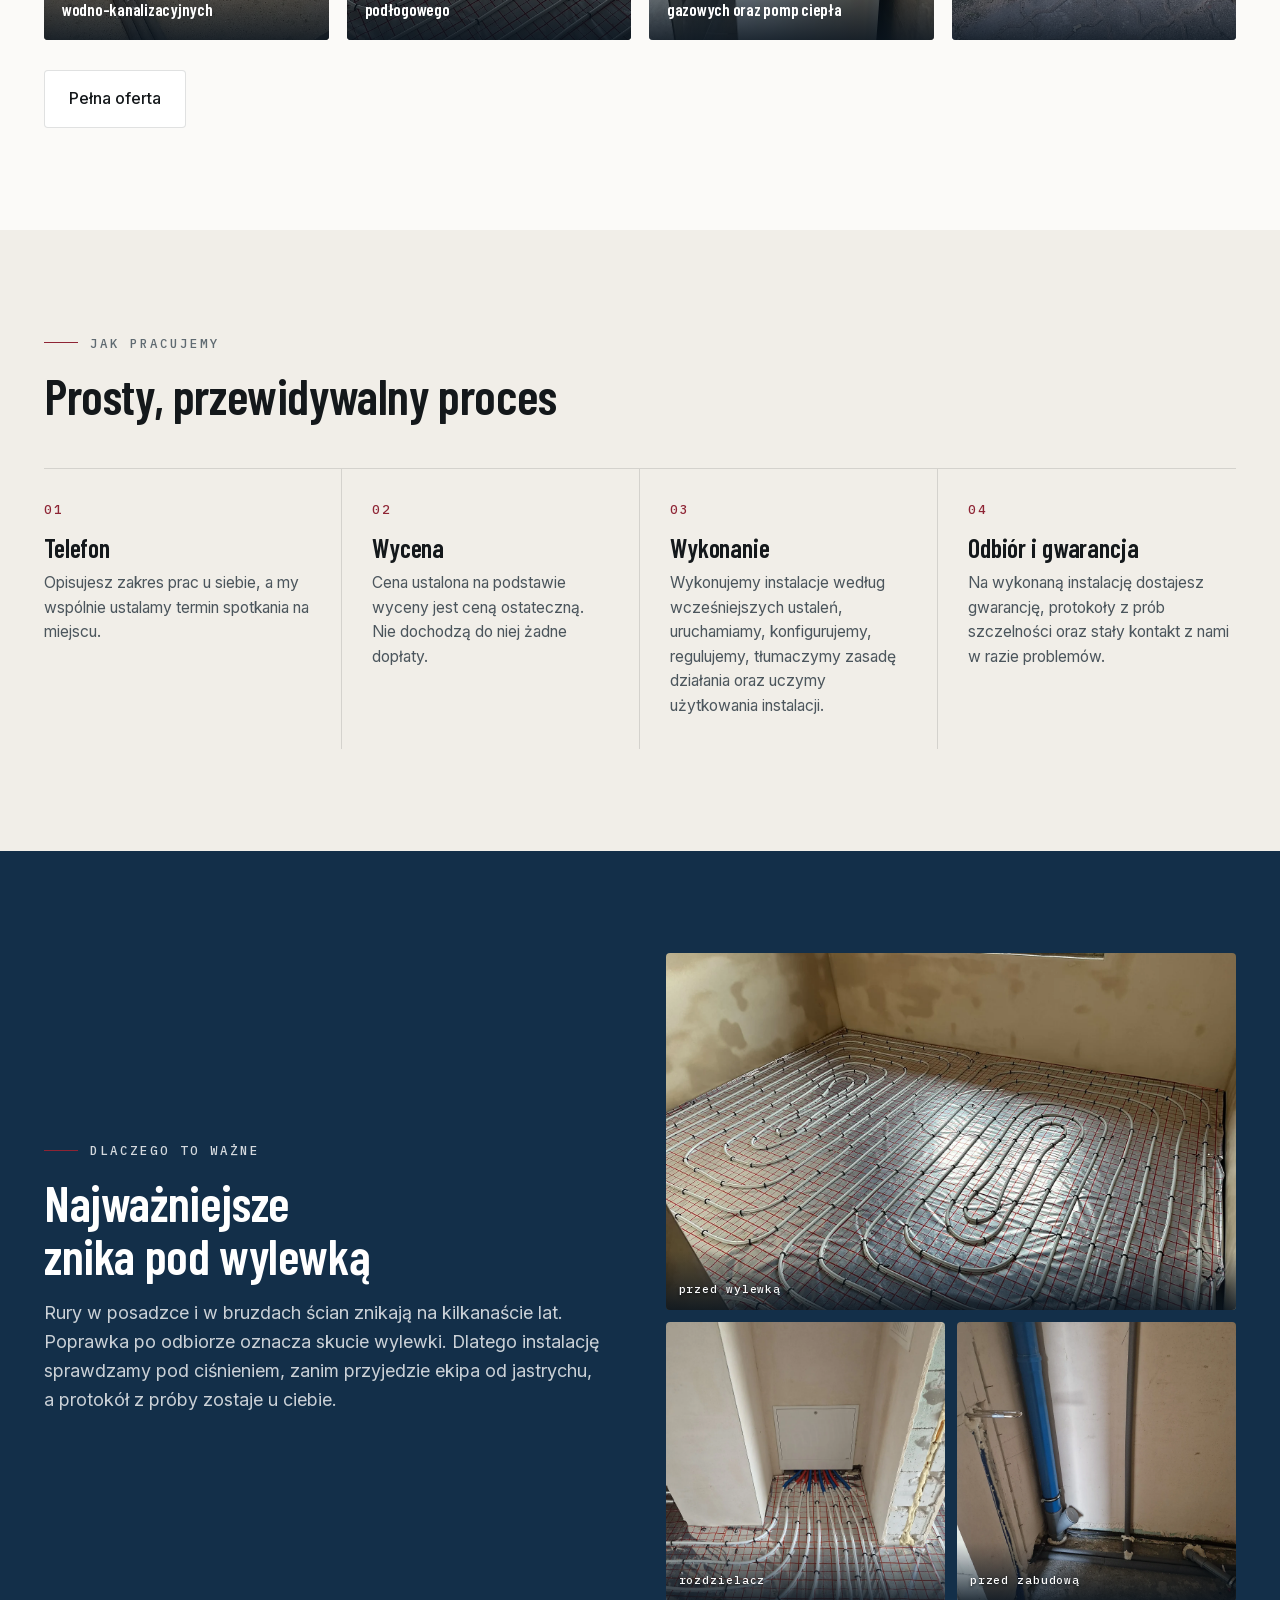
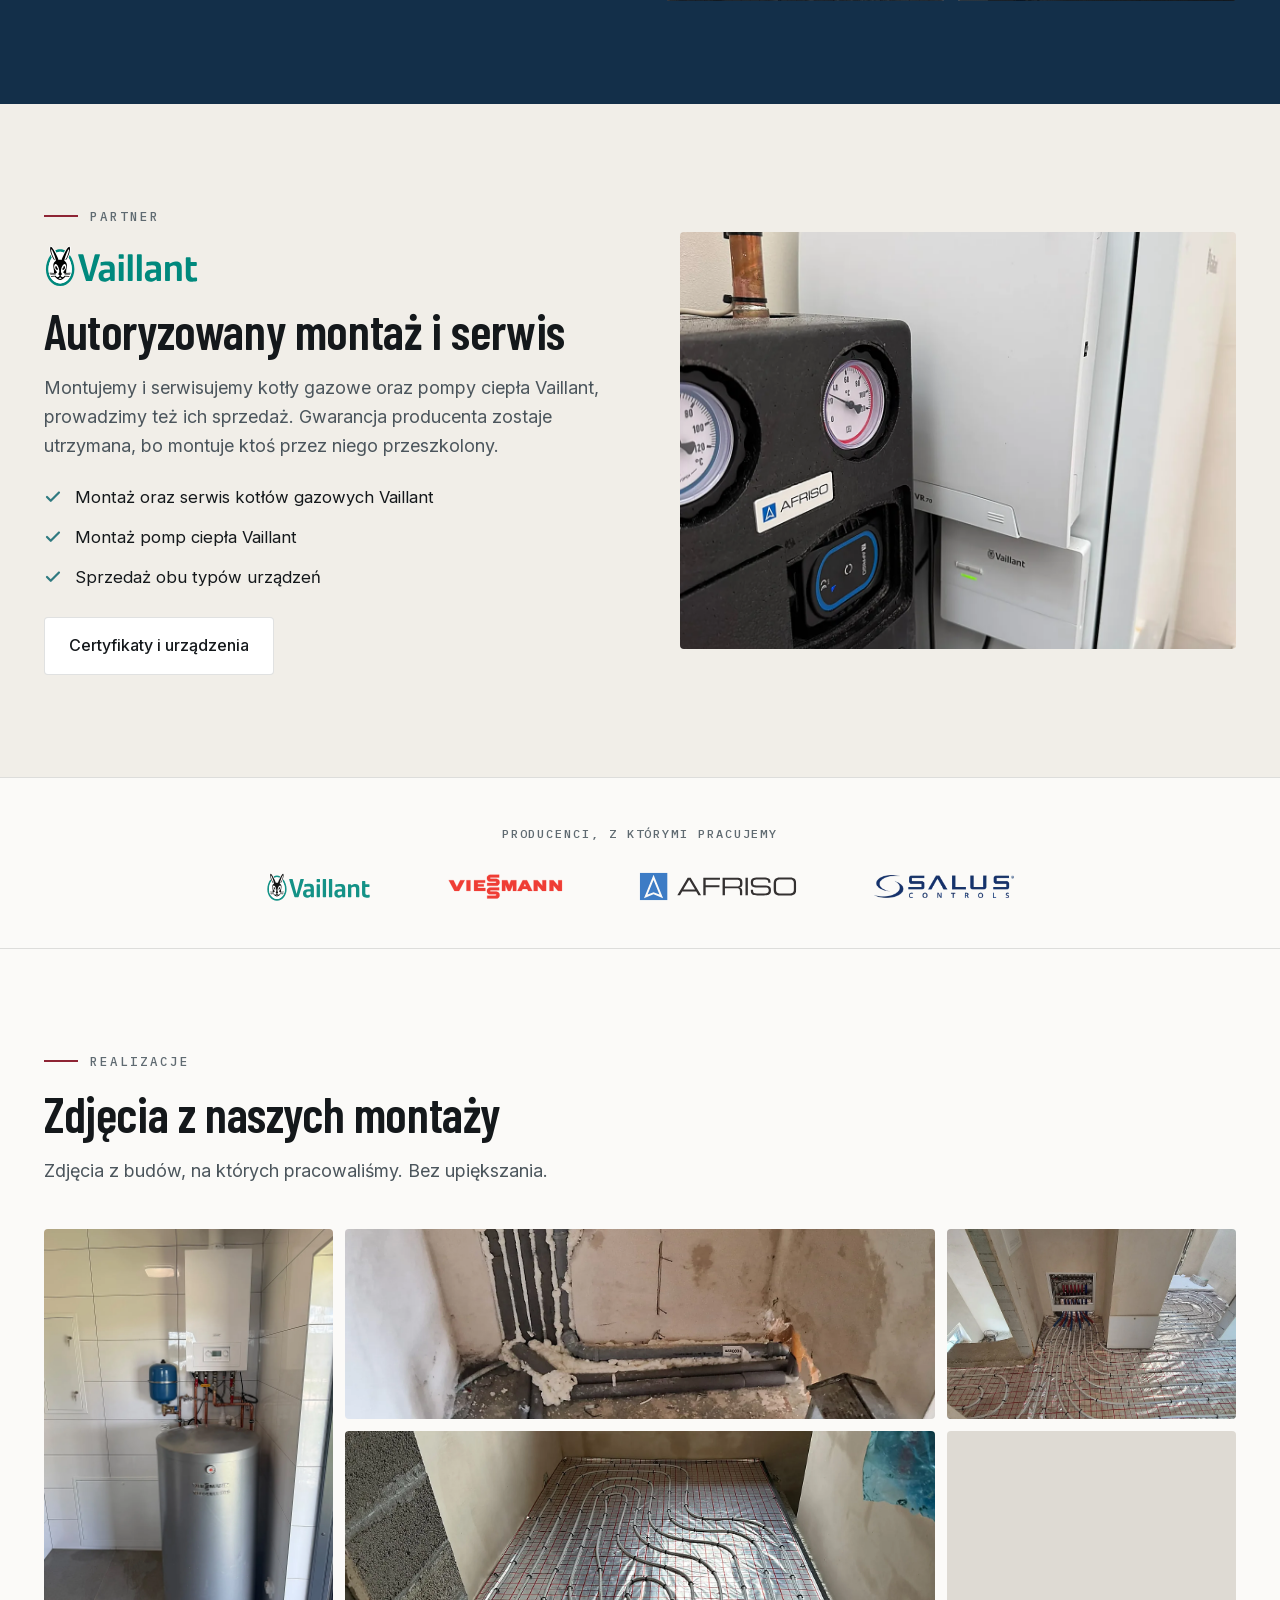
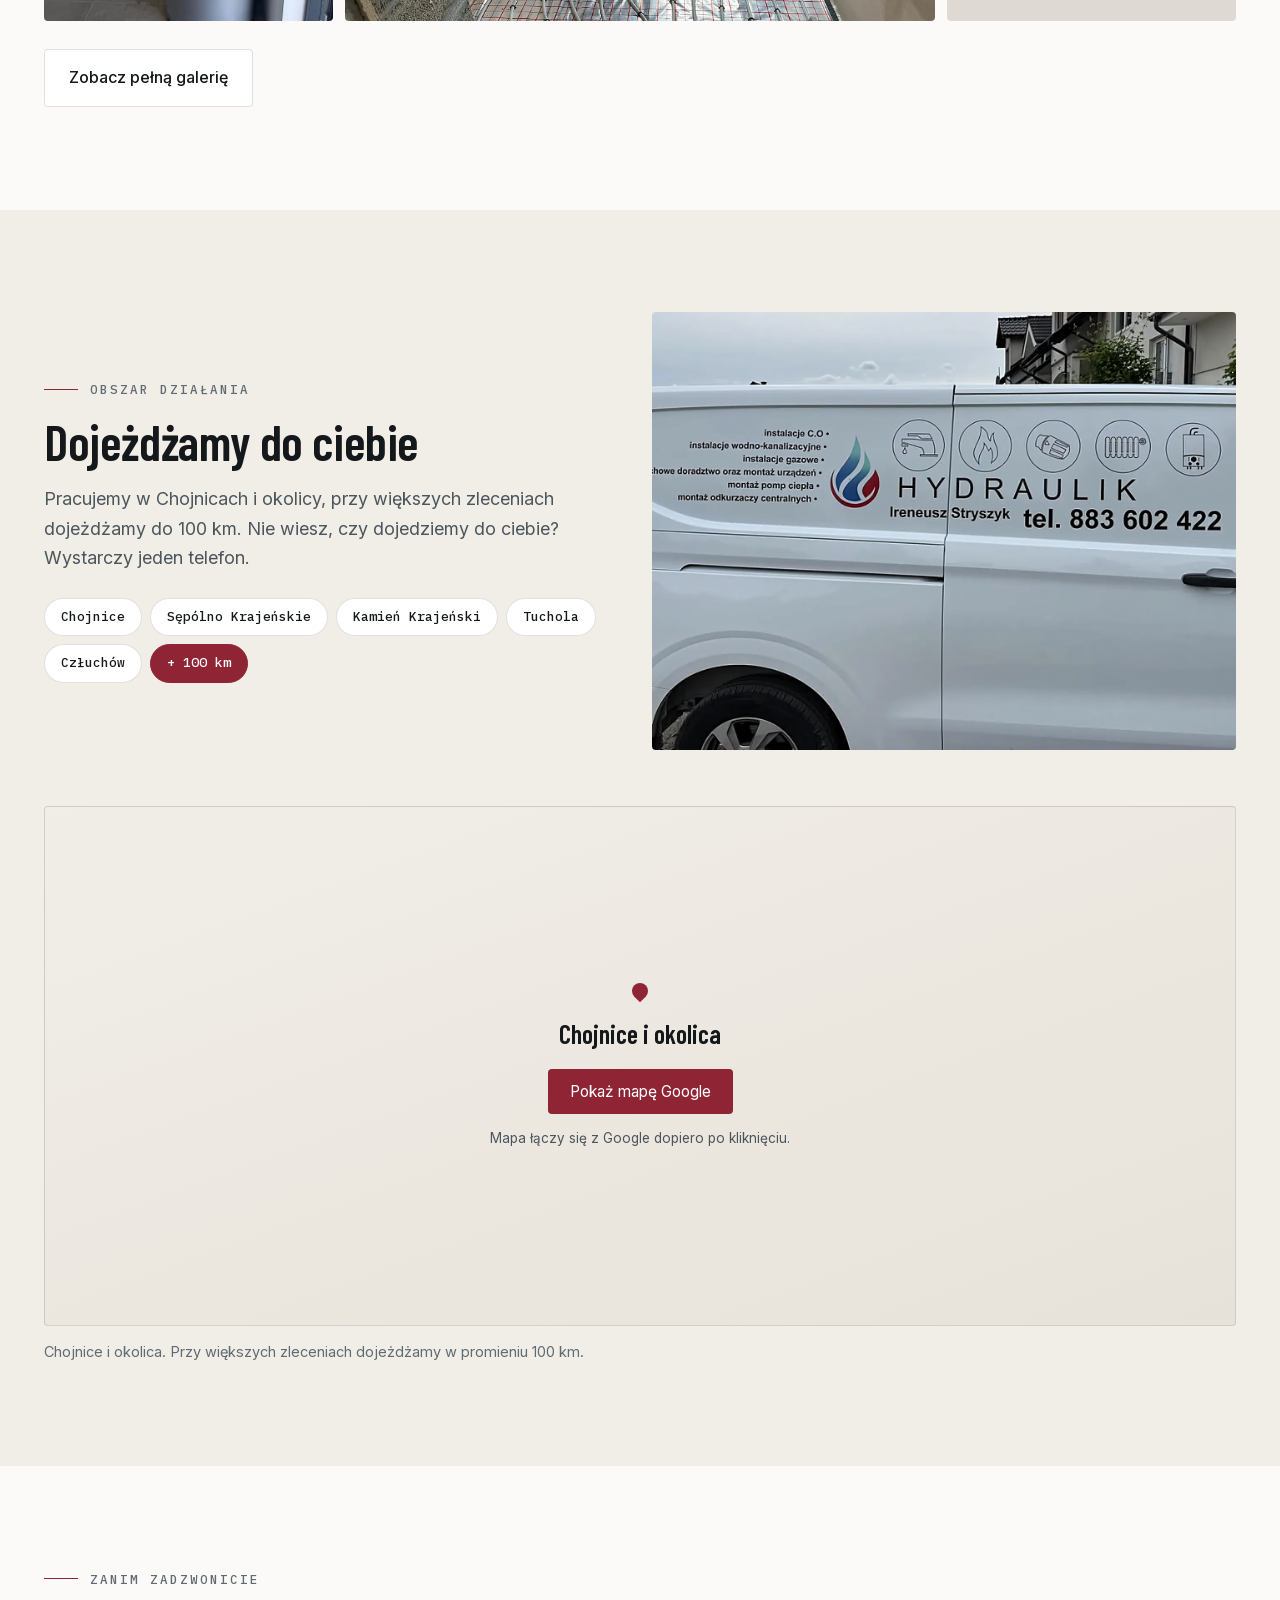
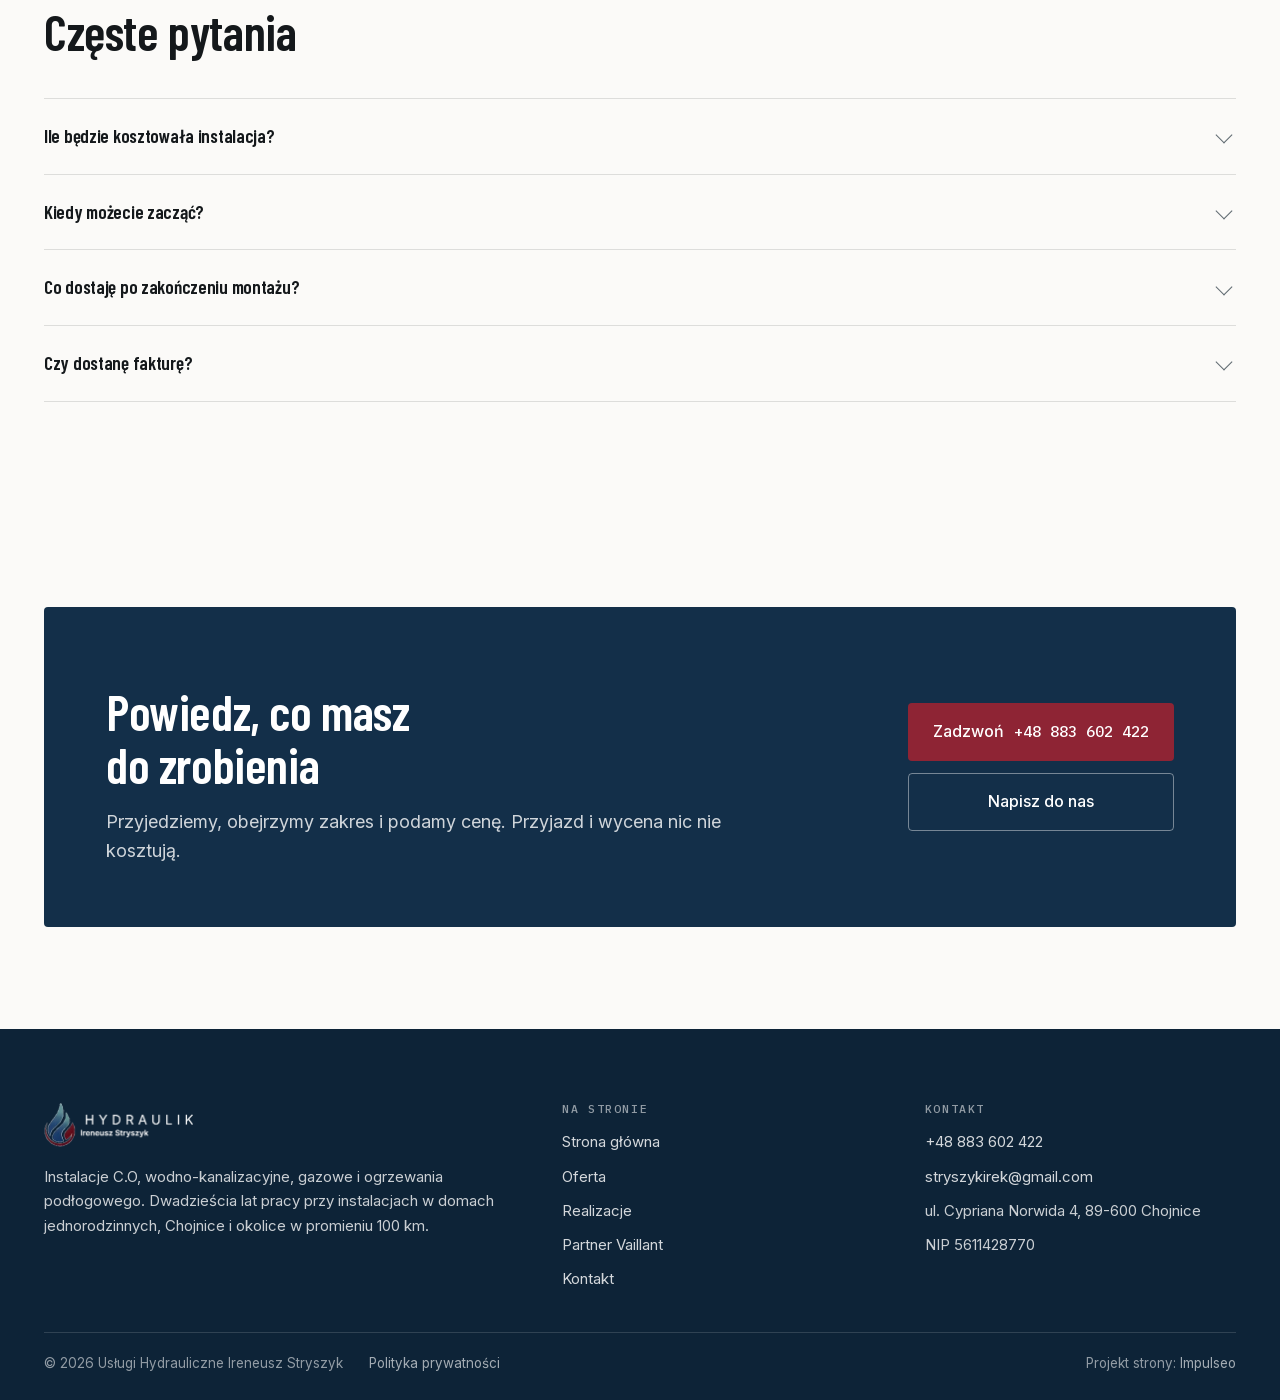
==== commit c6a145c7: "Mocniejszy cien i gradient pod podpisami zdjec Bramka (po naprawie pomiaru) zmierzyla 3,65-3,91:1 pr" ====
--- a/index.html
+++ b/index.html
@@ -23,7 +23,7 @@
   <link rel="manifest" href="site.webmanifest">
   <link rel="preload" href="assets/fonts/barlow-600-latin.woff2" as="font" type="font/woff2" crossorigin>
   <link rel="preload" href="assets/fonts/inter-latin.woff2" as="font" type="font/woff2" crossorigin>
-  <link rel="stylesheet" href="assets/app.css?v=34">
+  <link rel="stylesheet" href="assets/app.css?v=35">
   <script type="application/ld+json">
   {
     "@context": "https://schema.org",
--- a/assets/app.css
+++ b/assets/app.css
@@ -237,7 +237,8 @@
 .hl-frames img{width:100%;height:100%;object-fit:cover;transition:transform .55s cubic-bezier(.2,.7,.3,1),filter .45s}
 .hl-frames figure:hover img{transform:scale(1.02);filter:brightness(1.05)}
 .hl-frames figcaption{position:absolute;left:0;right:0;bottom:0;padding:30px 13px 11px;font-family:var(--m);font-size:11px;letter-spacing:.08em;
-  color:#fff;background:linear-gradient(180deg,rgba(9,20,31,0),rgba(9,20,31,.72))}
+  color:#fff;background:linear-gradient(180deg,rgba(9,20,31,0),rgba(9,20,31,.86));
+  text-shadow:0 1px 3px rgba(8,14,20,.85)}
 .facts{margin:26px 0 0;padding:0;list-style:none;display:grid;gap:0;border-top:1px solid var(--line)}
 .facts li{display:flex;gap:24px;padding:16px 0;border-bottom:1px solid var(--line);align-items:baseline}
 .sec-dark .facts,.sec-dark .facts li{border-color:rgba(255,255,255,.18)}
@@ -310,7 +311,8 @@
 .mosaic img{width:100%;height:auto;display:block;transition:transform .55s cubic-bezier(.2,.7,.3,1),filter .45s}
 .mosaic figure:hover img{transform:scale(1.02);filter:brightness(1.05)}
 .mosaic figcaption{position:absolute;left:0;right:0;bottom:0;padding:26px 13px 11px;
-  background:linear-gradient(180deg,rgba(9,20,31,0),rgba(9,20,31,.78));color:#fff;
+  background:linear-gradient(180deg,rgba(9,20,31,0),rgba(9,20,31,.88));color:#fff;
+  text-shadow:0 1px 3px rgba(8,14,20,.85);
   font-family:var(--m);font-size:11px;letter-spacing:.06em;opacity:0;transition:opacity .3s}
 .mosaic figure:hover figcaption{opacity:1}
 @media (max-width:1000px){.mosaic{columns:2}}
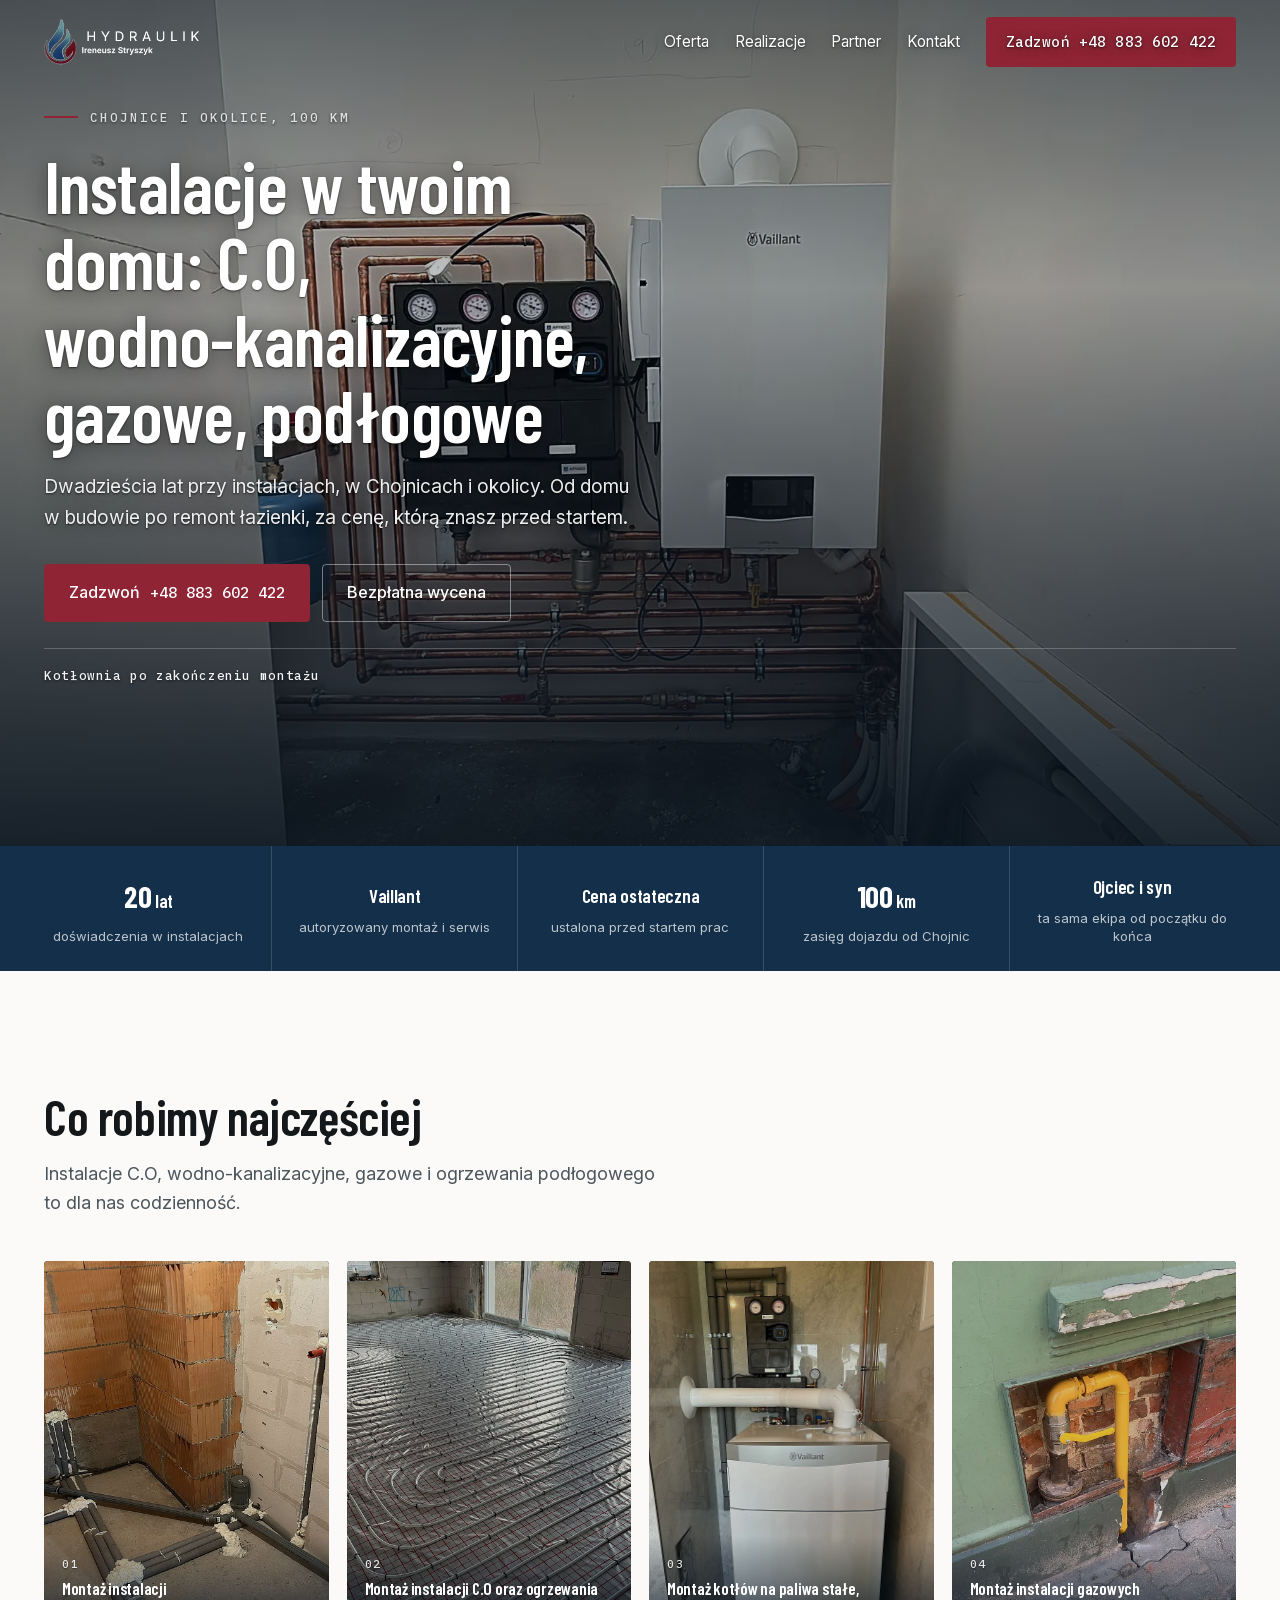
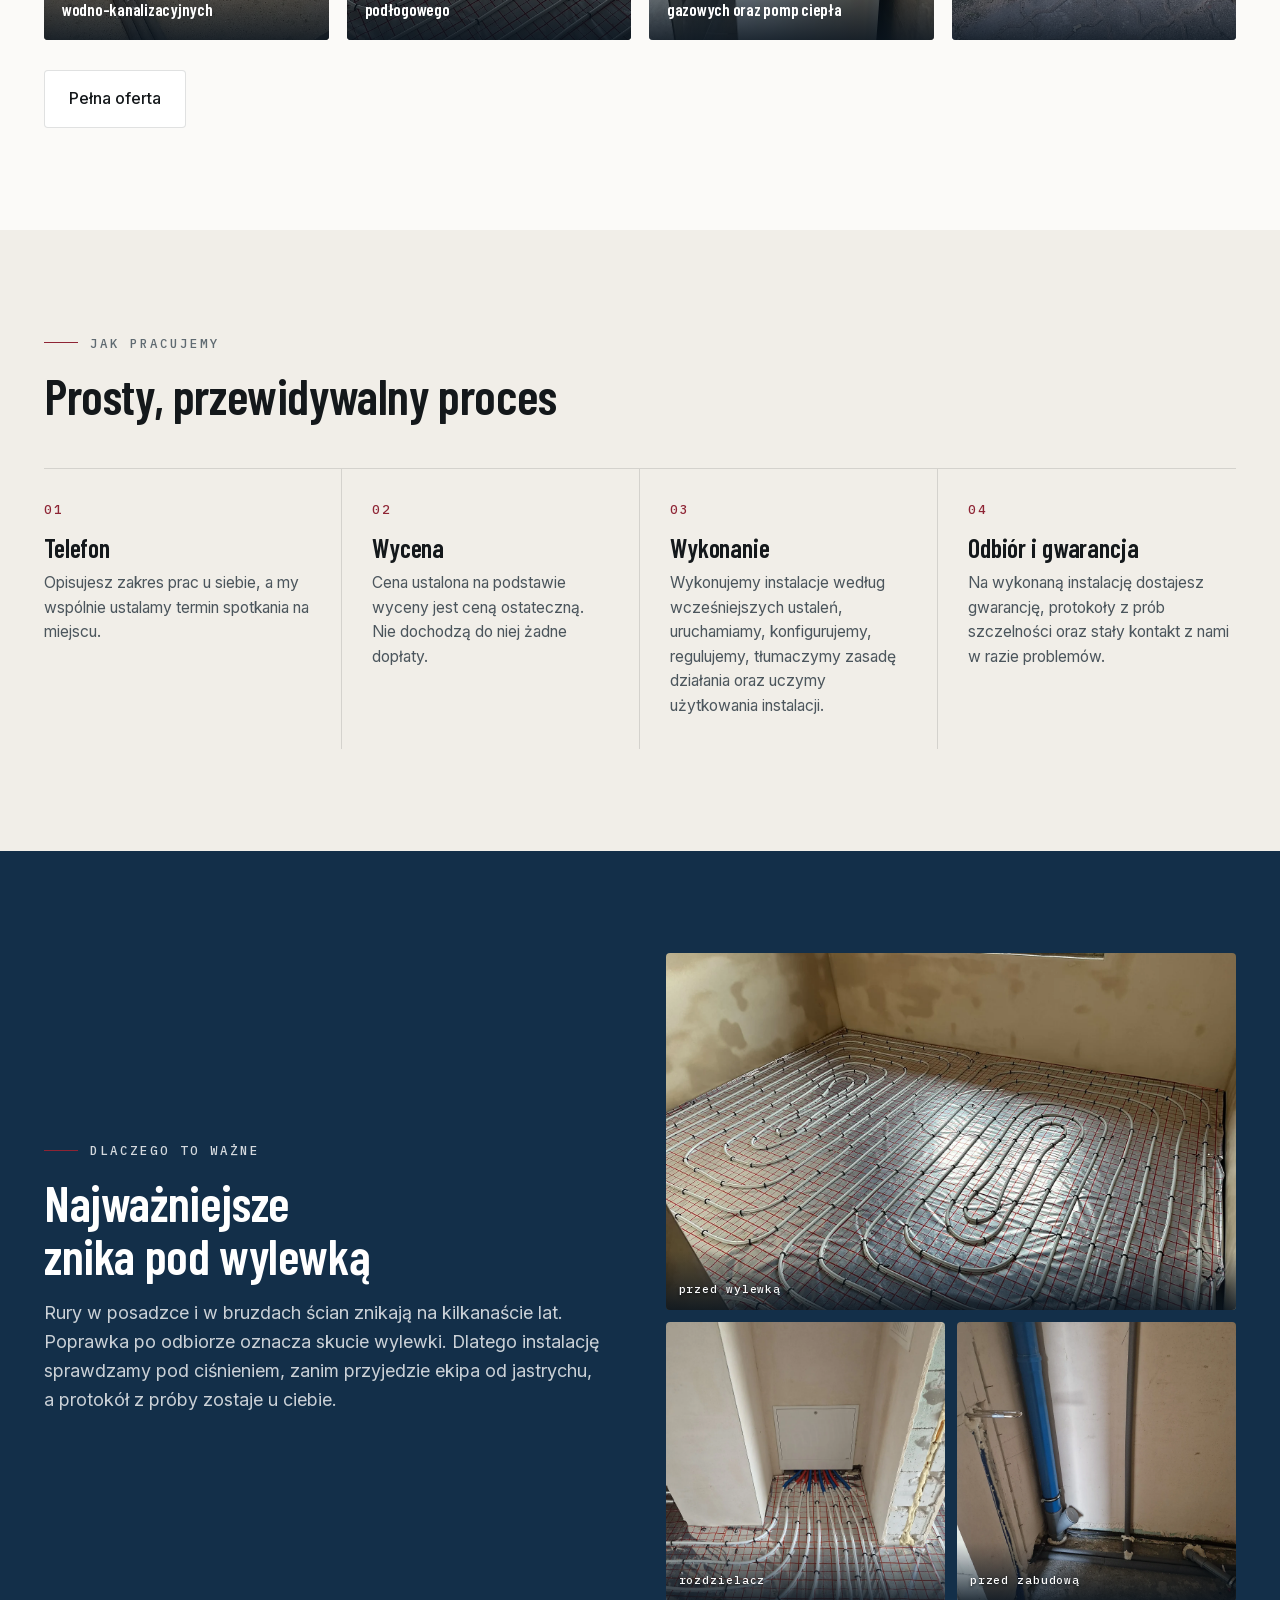
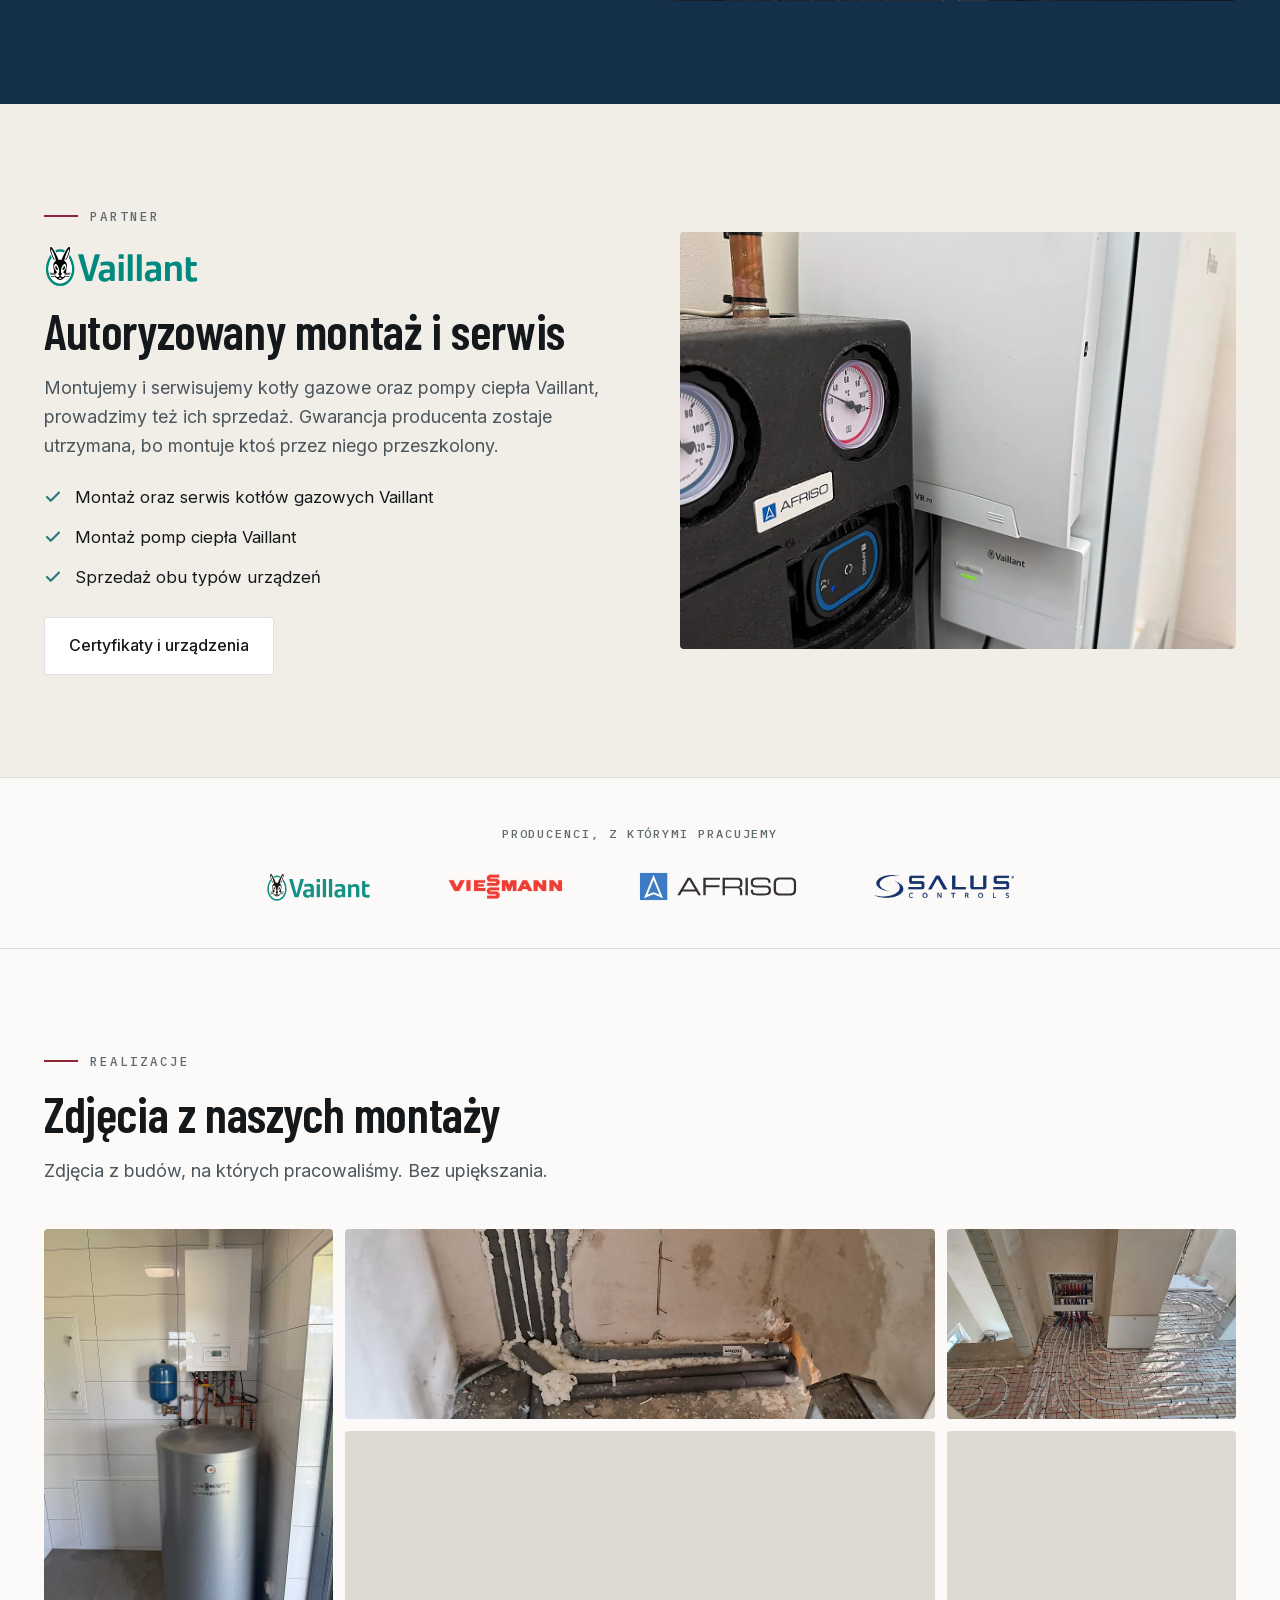
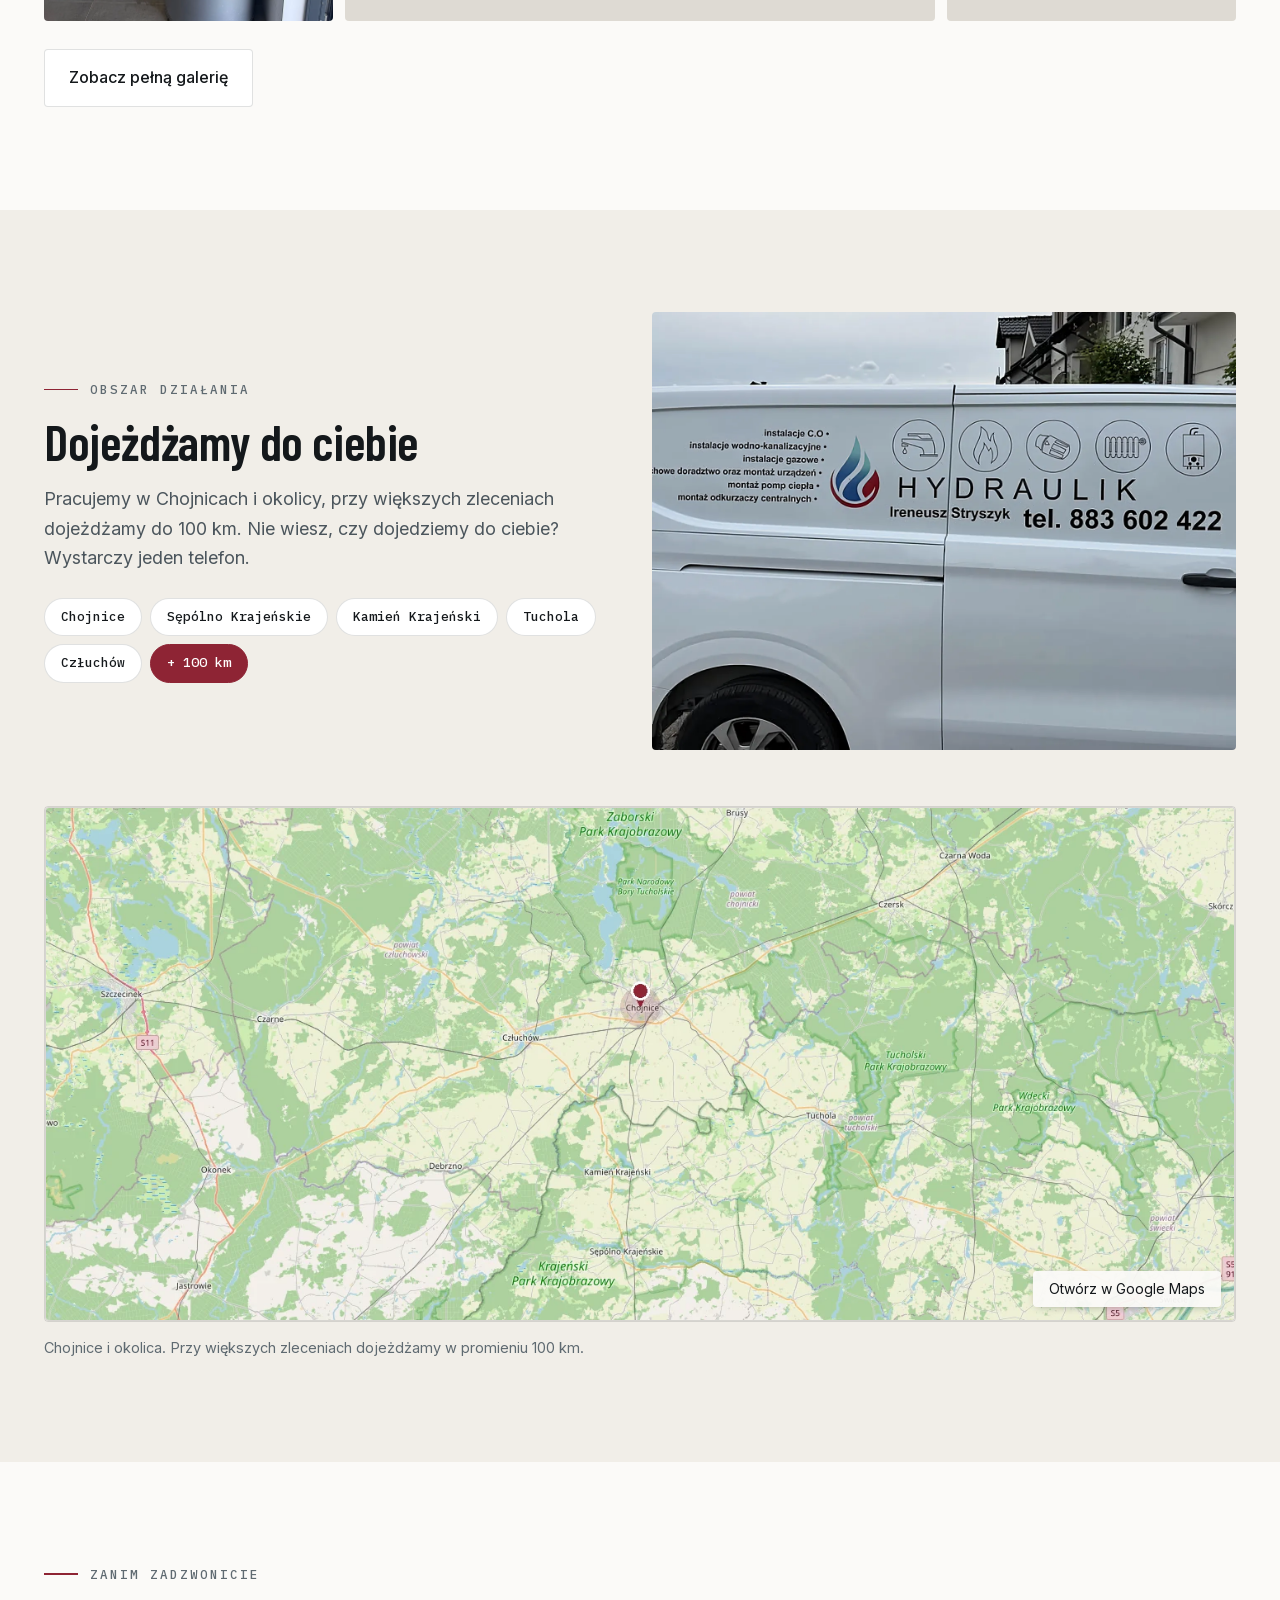
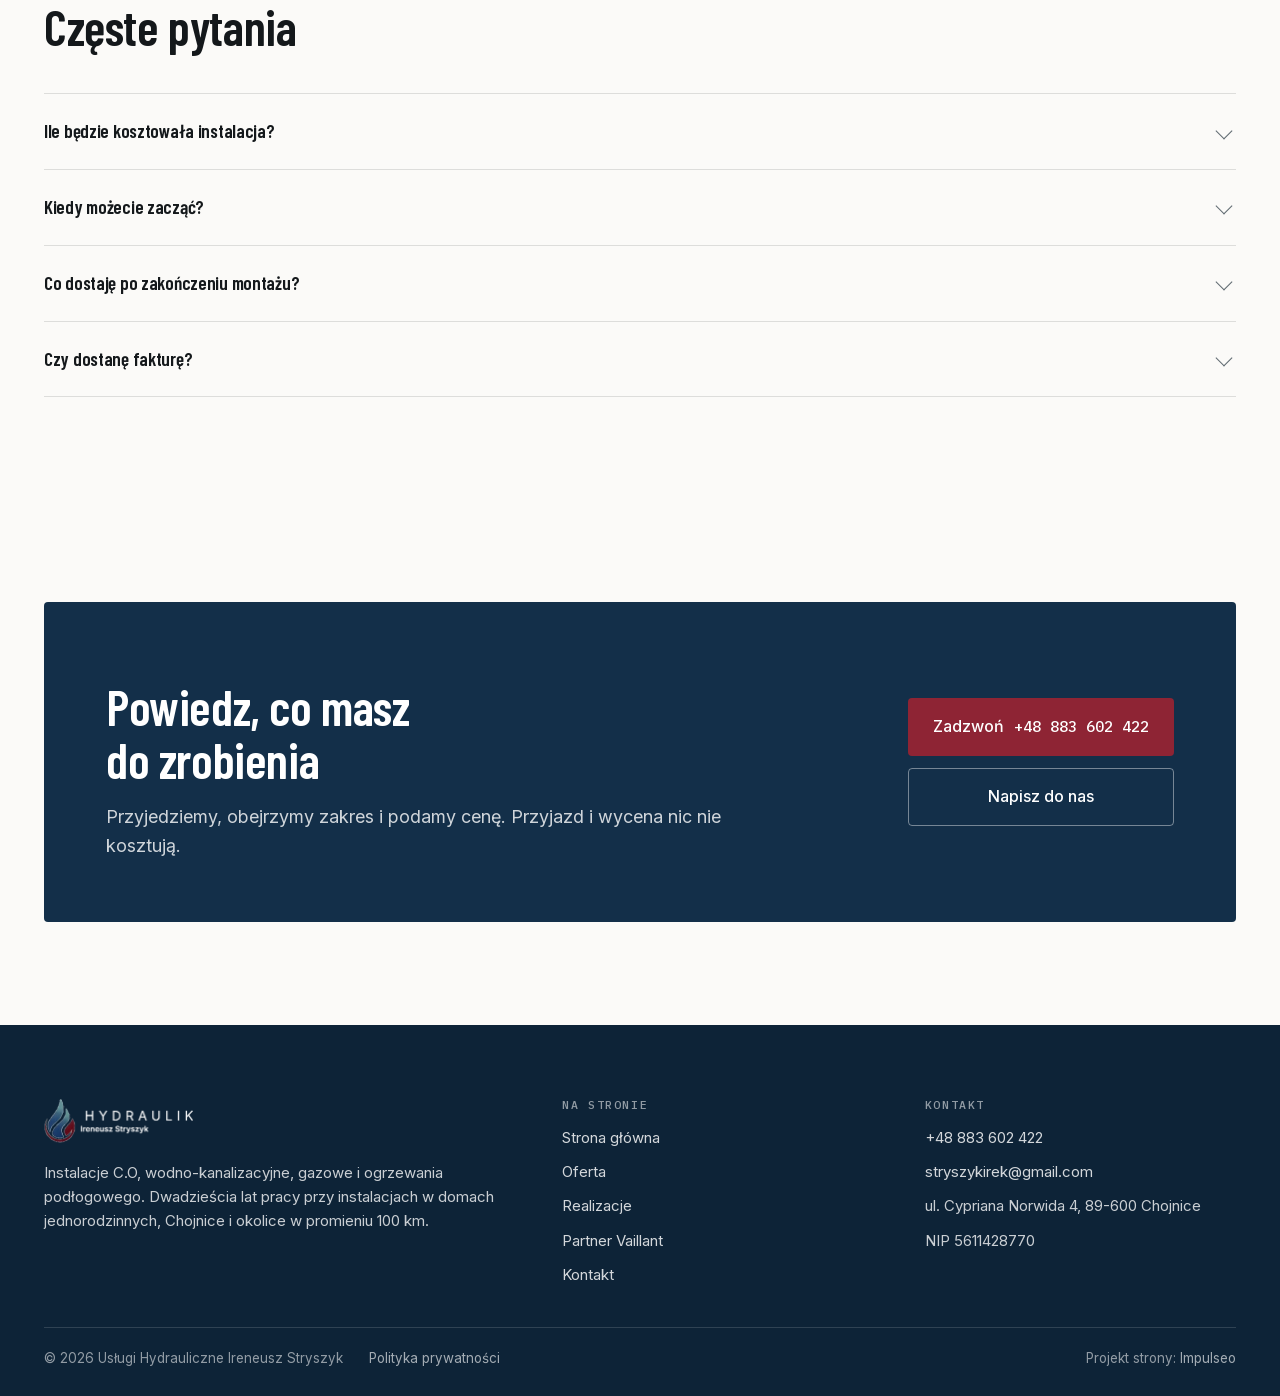
==== commit 129ab7ae: "Mapa jak u KMK Dachy + menu bez rozmazania po przewinieciu MAPA: szara zaslona z przyciskiem zastapi" ====
--- a/index.html
+++ b/index.html
@@ -23,7 +23,7 @@
   <link rel="manifest" href="site.webmanifest">
   <link rel="preload" href="assets/fonts/barlow-600-latin.woff2" as="font" type="font/woff2" crossorigin>
   <link rel="preload" href="assets/fonts/inter-latin.woff2" as="font" type="font/woff2" crossorigin>
-  <link rel="stylesheet" href="assets/app.css?v=35">
+  <link rel="stylesheet" href="assets/app.css?v=37">
   <script type="application/ld+json">
   {
     "@context": "https://schema.org",
@@ -259,14 +259,14 @@
     </div>
 
     <figure class="mapa rv">
-      <div class="mapa-zaslona" data-mapa
-           data-mapa-src="https://maps.google.com/maps?q=Chojnice&amp;z=9&amp;output=embed&amp;hl=pl"
-           data-mapa-tytul="Mapa: Chojnice i okolice">
-        <span class="mapa-pin" aria-hidden="true"></span>
-        <strong>Chojnice i okolica</strong>
-        <button type="button" class="mapa-btn">Pokaż mapę Google</button>
-        <span class="mapa-nota">Mapa łączy się z Google dopiero po kliknięciu.</span>
-      </div>
+      <a class="mapa-link" href="https://www.google.com/maps/search/hydraulik+Chojnice/@53.6958,17.5578,10z"
+         target="_blank" rel="noopener noreferrer">
+        <img src="img/mapa-chojnice.webp"
+             srcset="img/mapa-chojnice-720.webp 720w, img/mapa-chojnice.webp 1440w"
+             sizes="(max-width:900px) 100vw, 1200px" width="1440" height="620"
+             alt="Mapa: Chojnice i okolica, zasięg dojazdu 100 km" loading="lazy" decoding="async">
+        <span class="mapa-otworz">Otwórz w Google Maps</span>
+      </a>
       <figcaption>Chojnice i okolica. Przy większych zleceniach dojeżdżamy w promieniu 100 km.</figcaption>
     </figure>
   </div>
@@ -352,6 +352,6 @@
   <p class="lb-cap"></p>
 </div>
 
-<script src="assets/app.js?v=6"></script>
+<script src="assets/app.js?v=7"></script>
 </body>
 </html>
--- a/assets/app.css
+++ b/assets/app.css
@@ -122,7 +122,7 @@
 body.hero-page .brand .logo-dark{display:none}
 .brand .logo-light{display:none}
 body.hero-page .top.is-stuck{background:rgba(251,250,248,.94);backdrop-filter:saturate(1.4) blur(10px);border-bottom-color:var(--line-soft)}
-body.hero-page .top.is-stuck .nav a{color:var(--ink-2)}
+body.hero-page .top.is-stuck .nav a{color:var(--ink-2);text-shadow:none}
 body.hero-page .top.is-stuck .nav a:hover,body.hero-page .top.is-stuck .nav a[aria-current="page"]{color:var(--ink)}
 body.hero-page .top.is-stuck .burger{border-color:var(--line)}
 body.hero-page .top.is-stuck .burger span{background:var(--ink)}
@@ -130,7 +130,7 @@
 body.hero-page .top.is-stuck .brand .logo-dark{display:block}
 @media (max-width:900px){
   /* rozwinięte menu ma jasne tło, więc linki muszą wrócić do ciemnego koloru */
-  body.hero-page .top .nav.is-open a{color:var(--ink-2)}
+  body.hero-page .top .nav.is-open a{color:var(--ink-2);text-shadow:none}
   body.hero-page .top .nav.is-open a:hover,
   body.hero-page .top .nav.is-open a[aria-current="page"]{color:var(--ink)}
   body.hero-page .top .nav.is-open .tel-btn{color:#fff!important}
@@ -348,19 +348,17 @@
 .mapa{margin:clamp(34px,4.5vw,56px) 0 0;padding:0}
 .mapa img{width:100%;height:auto;border-radius:var(--r);border:1px solid var(--line);background:#f4f1ec}
 .mapa iframe{width:100%;height:clamp(320px,46vw,520px);border-radius:var(--r);border:1px solid var(--line);display:block}
-/* Mapa ładuje się dopiero po kliknięciu (decyzja K. 07.08.2026): dopóki klient nie
-   kliknie, strona nie łączy się z Google — więc baner cookies jest niepotrzebny,
-   a mapa i tak jest prawdziwa. Zasłona ma wyglądać jak część strony, nie jak błąd. */
-.mapa-zaslona{width:100%;height:clamp(320px,46vw,520px);border-radius:var(--r);border:1px solid var(--line);
-  background:linear-gradient(160deg,var(--paper-2),#e7e2d9);display:flex;flex-direction:column;
-  align-items:center;justify-content:center;gap:14px;text-align:center;padding:28px}
-.mapa-zaslona strong{font-family:var(--h);font-size:clamp(20px,2.4vw,26px);font-weight:600;color:var(--ink)}
-.mapa-pin{width:16px;height:16px;border-radius:50% 50% 50% 0;transform:rotate(-45deg);
-  background:var(--accent);box-shadow:0 6px 16px -8px rgba(142,36,52,.9)}
-.mapa-btn{font-family:var(--b);font-size:15.5px;color:#fff;background:var(--accent);border:0;
-  border-radius:var(--r);padding:13px 22px;cursor:pointer;transition:background .2s,transform .2s}
-.mapa-btn:hover{background:var(--accent-dark);transform:translateY(-1px)}
-.mapa-nota{font-size:13.5px;color:var(--ink-2);max-width:34ch}
+/* Mapa = statyczny obrazek z OpenStreetMap + link do Google Maps (tak jak u KMK Dachy).
+   Widać ją od razu, nic nie łączy się z Google przy wejściu, więc baner cookies zbędny. */
+.mapa-link{display:block;position:relative;border-radius:var(--r);overflow:hidden;
+  border:1px solid var(--line);line-height:0}
+.mapa-link img{width:100%;height:auto;display:block;transition:transform .55s var(--ease,cubic-bezier(.2,.7,.3,1)),filter .55s}
+.mapa-otworz{position:absolute;right:14px;bottom:14px;background:rgba(251,250,248,.94);
+  color:var(--ink);font-family:var(--b);font-size:14px;line-height:1;padding:11px 16px;
+  border-radius:var(--r);box-shadow:0 2px 10px -4px rgba(10,20,30,.45)}
+@media (hover:hover){
+  .mapa-link:hover img{transform:scale(1.02);filter:brightness(1.03)}
+}
 .mapa figcaption{margin-top:14px;font-size:14.5px;color:var(--ink-3);max-width:70ch}
 
 /* ——— faq ——— */
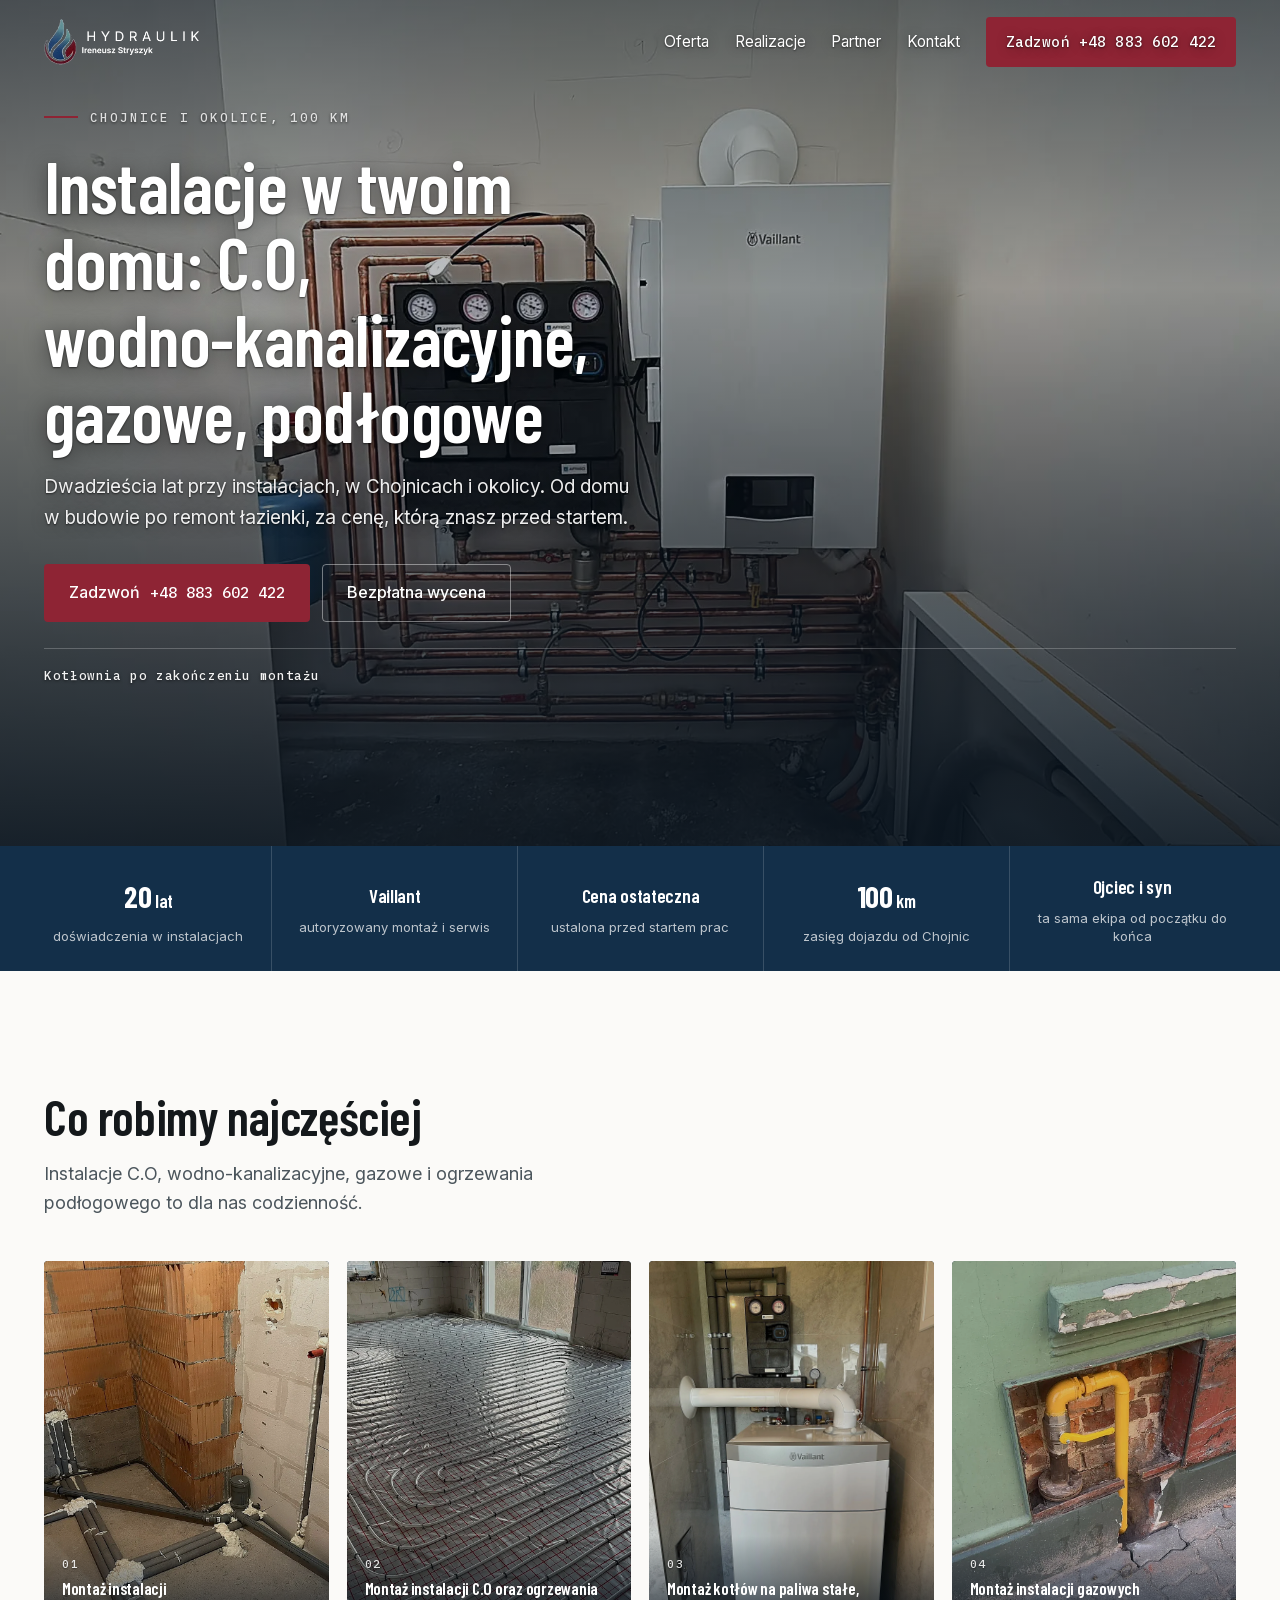
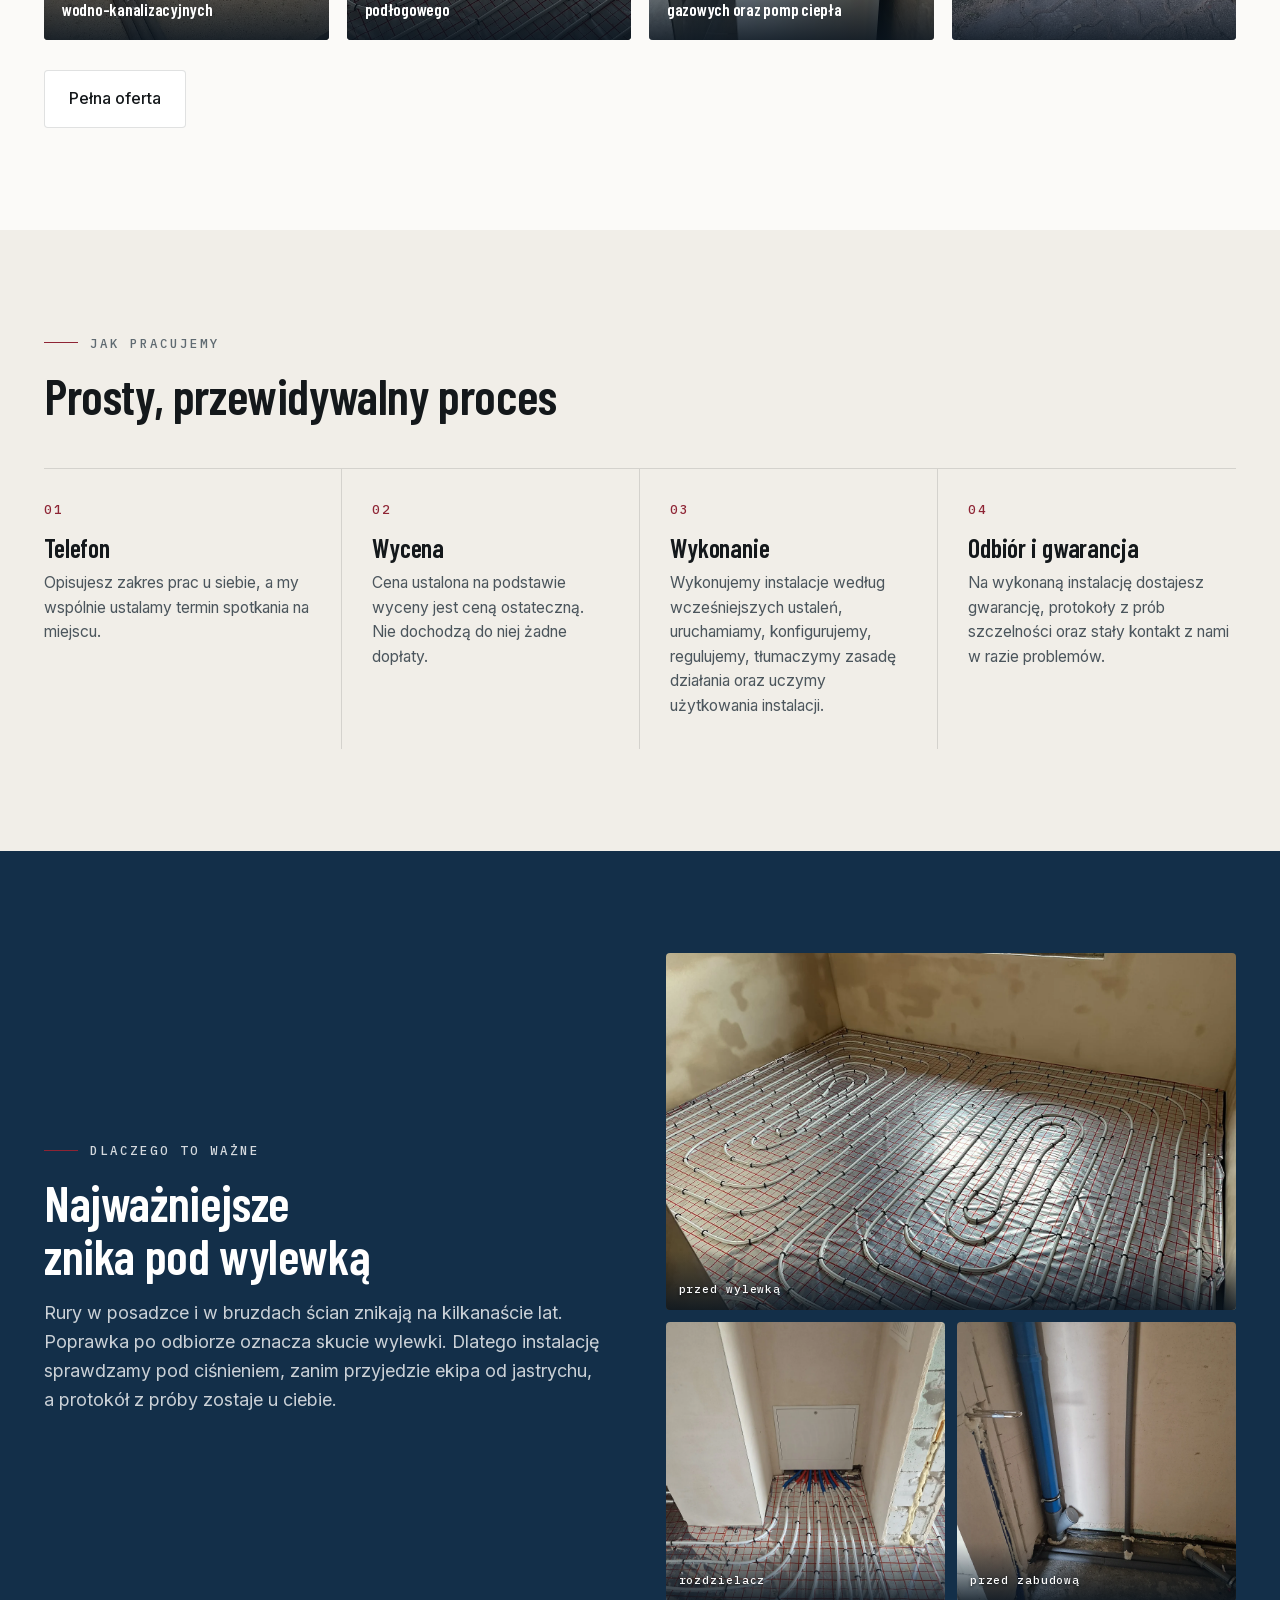
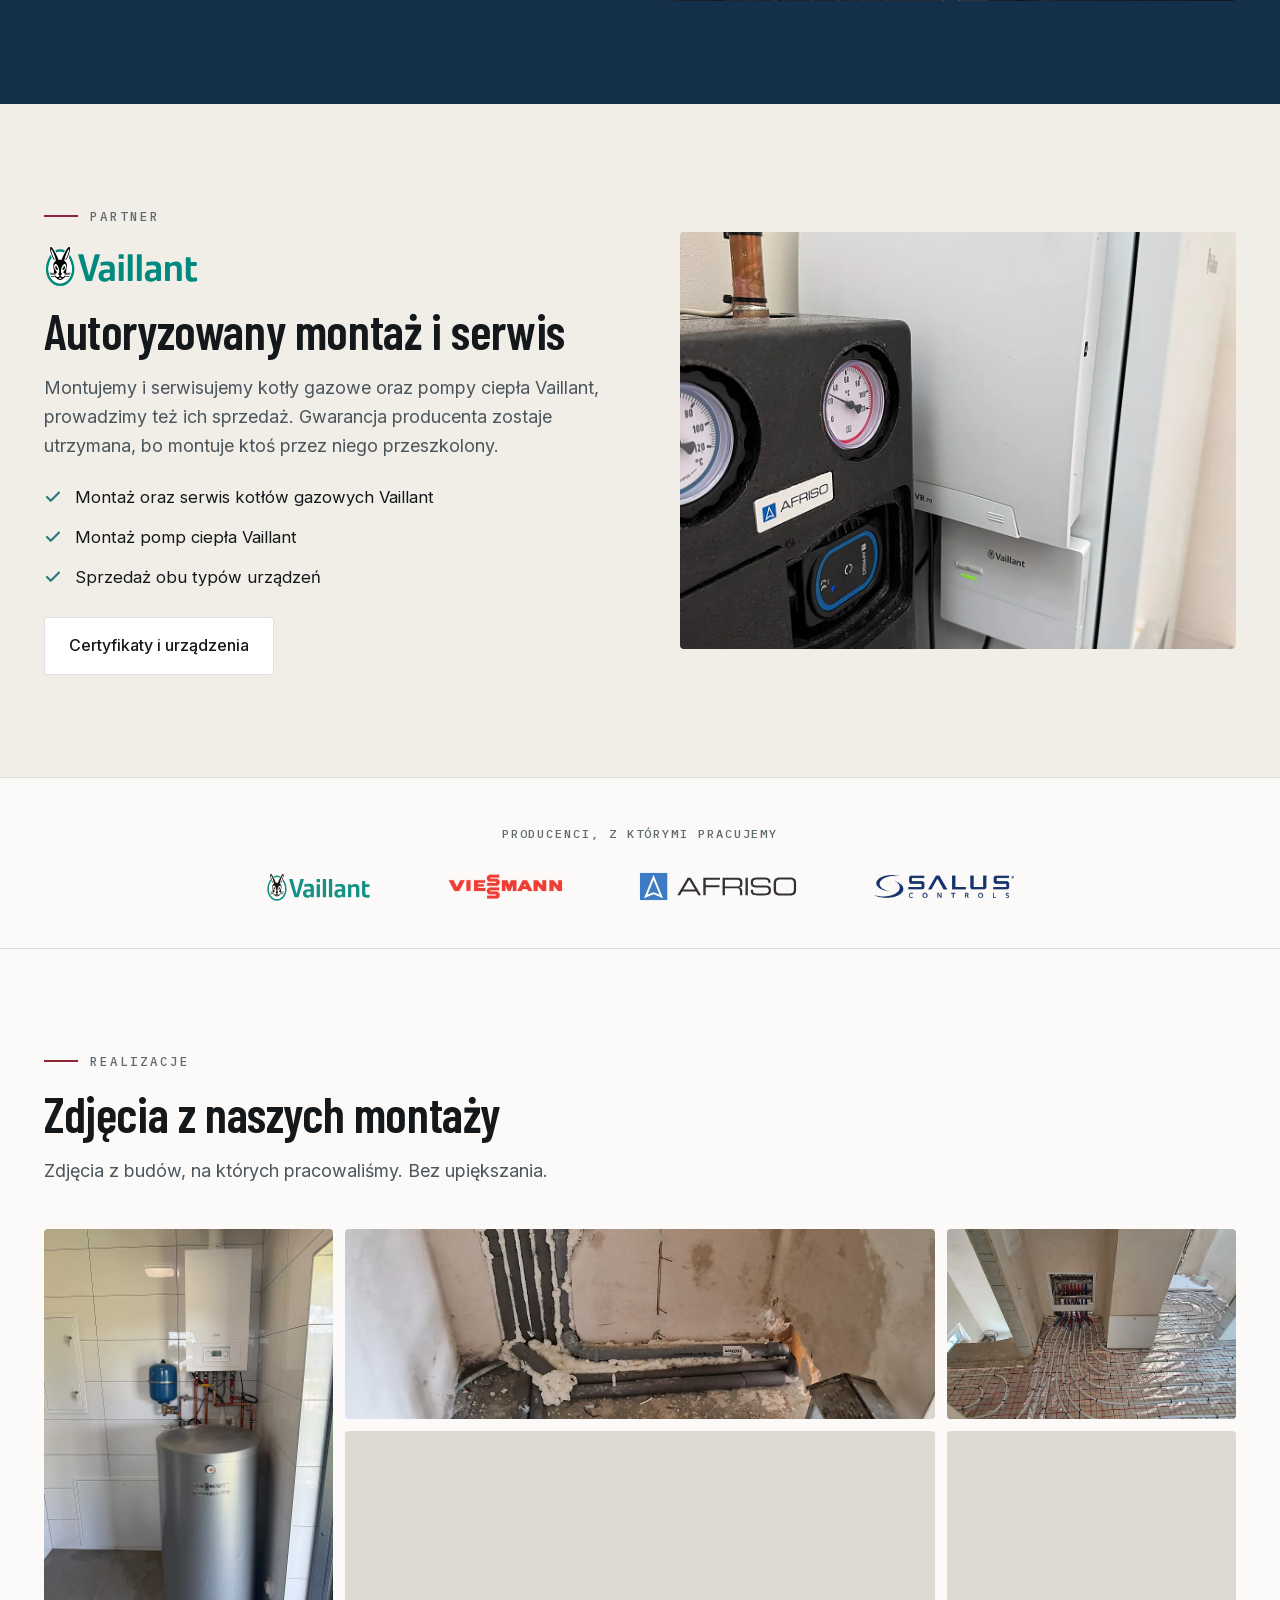
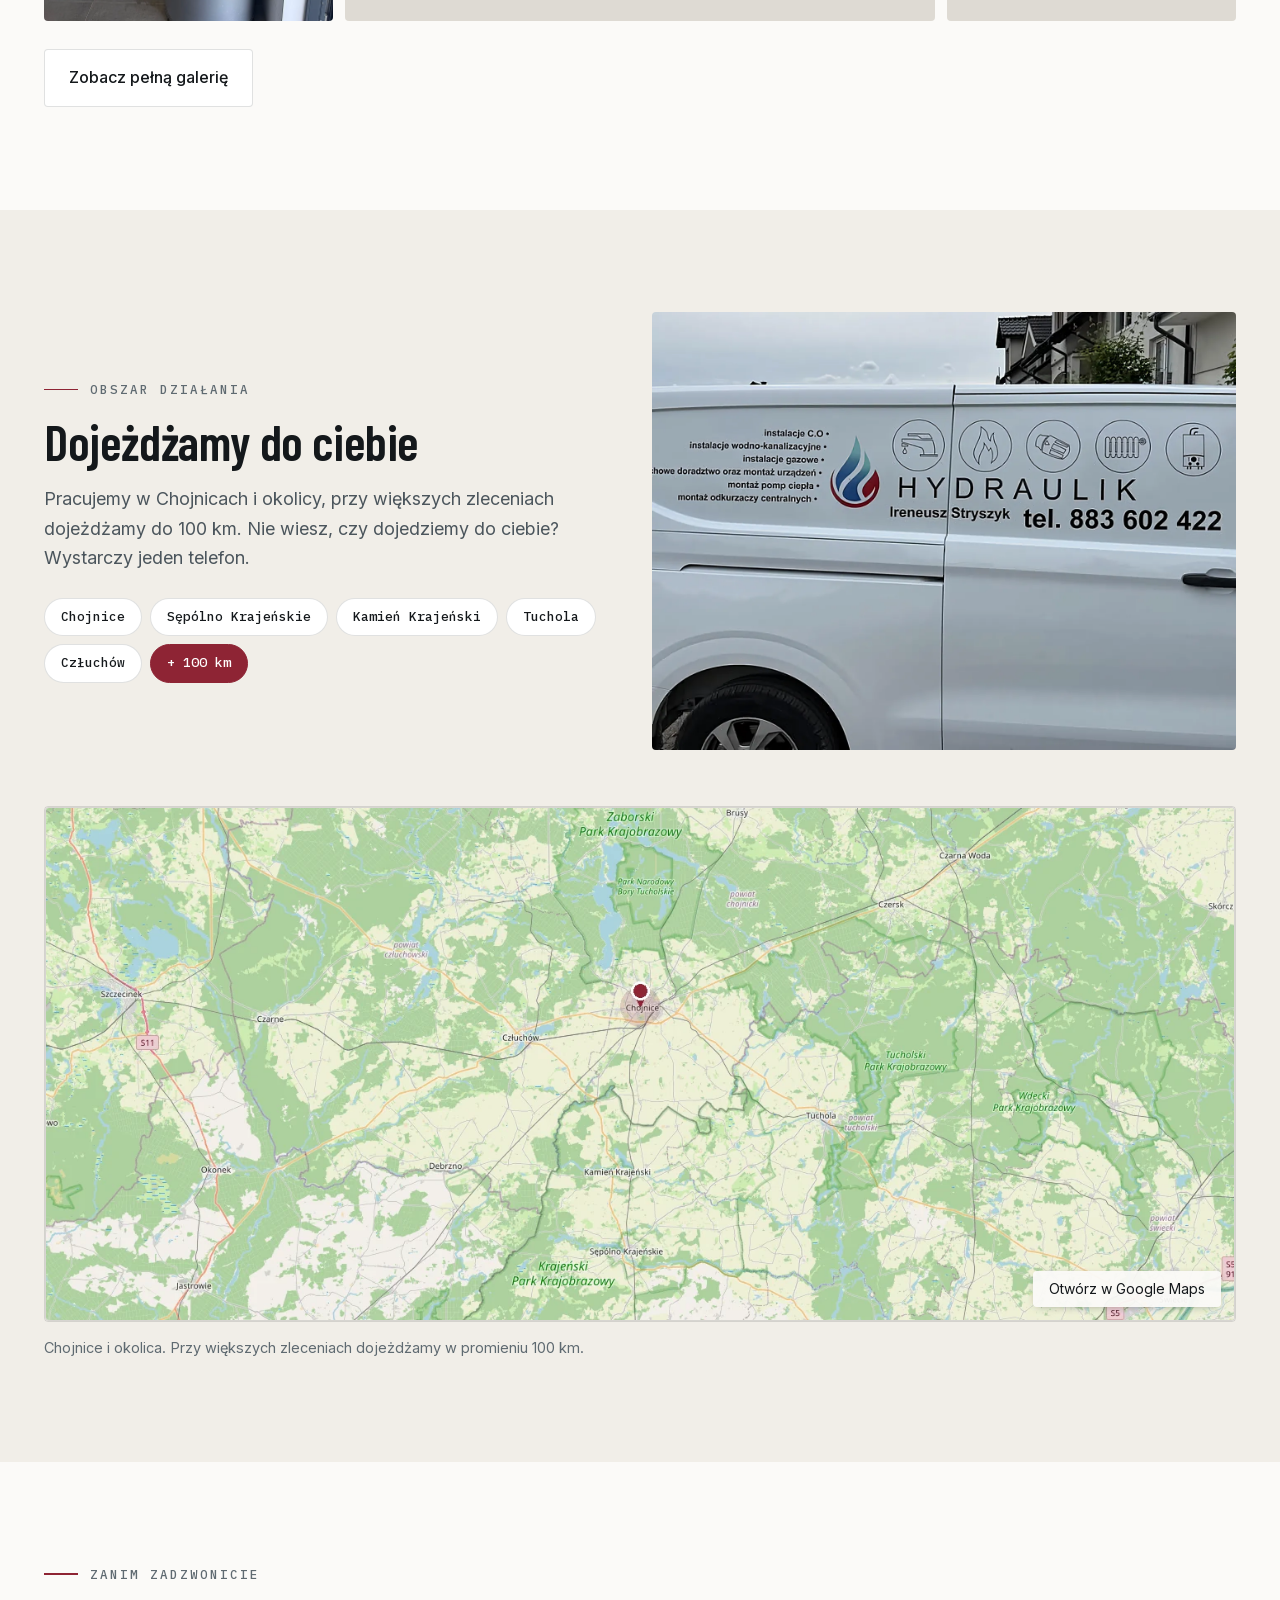
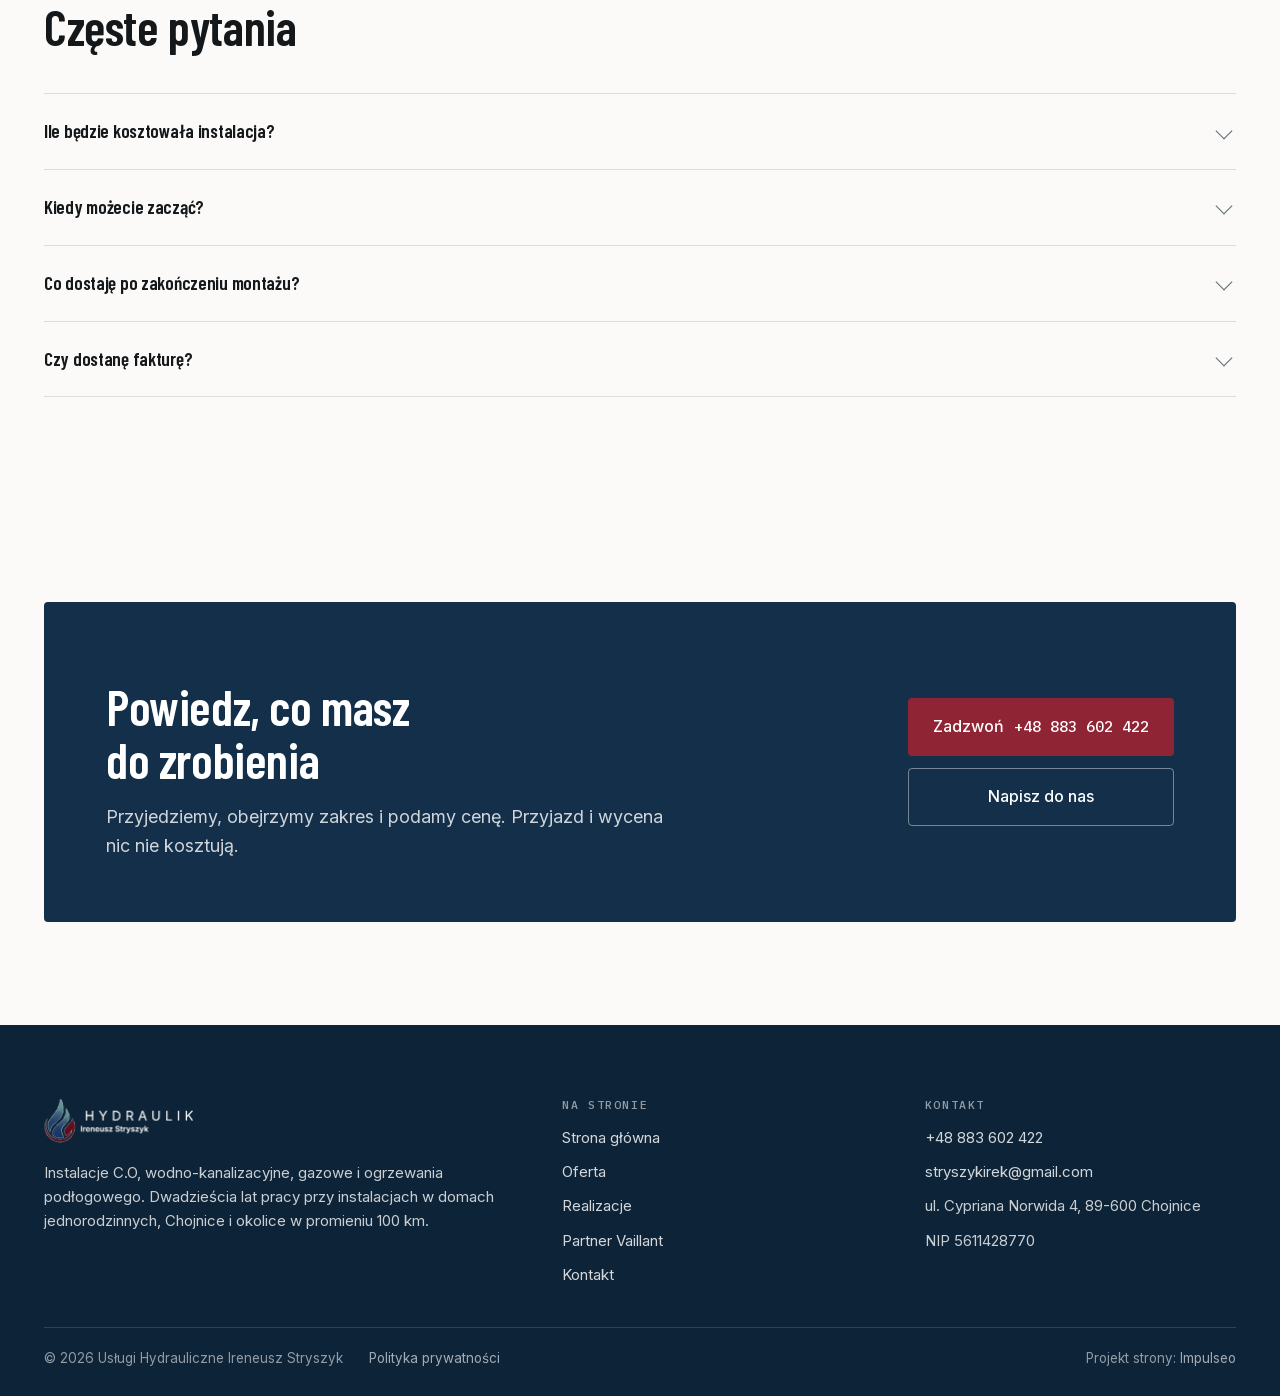
==== commit 8de6d0d6: "Ostatnie domkniecia przed pokazaniem klientowi - warstwy hero zamkniete (isolation:isolate + z-index" ====
--- a/index.html
+++ b/index.html
@@ -23,7 +23,7 @@
   <link rel="manifest" href="site.webmanifest">
   <link rel="preload" href="assets/fonts/barlow-600-latin.woff2" as="font" type="font/woff2" crossorigin>
   <link rel="preload" href="assets/fonts/inter-latin.woff2" as="font" type="font/woff2" crossorigin>
-  <link rel="stylesheet" href="assets/app.css?v=37">
+  <link rel="stylesheet" href="assets/app.css?v=39">
   <script type="application/ld+json">
   {
     "@context": "https://schema.org",
--- a/assets/app.css
+++ b/assets/app.css
@@ -137,7 +137,9 @@
 }
 
 /* ——— hero ——— */
-.hero{position:relative;min-height:min(94svh,860px);display:flex;align-items:center;overflow:hidden;background:var(--navy-2)}
+.hero{position:relative;min-height:min(94svh,860px);display:flex;align-items:center;overflow:hidden;background:var(--navy-2);
+  isolation:isolate}          /* zamyka warstwy hero w sobie — zdjecie nie ma jak wyjsc nad tekst ani nad menu */
+.hero-media{z-index:0}
 .hero-media{position:absolute;inset:0}
 .hero-media figure{position:absolute;inset:0;margin:0;opacity:0;transition:opacity 1.5s ease}
 .hero-media figure.is-on{opacity:1}
@@ -195,7 +197,7 @@
 .sec-dark .head .kicker{color:rgba(255,255,255,.78)}
 h2{font-size:clamp(30px,4vw,50px);margin-top:16px;letter-spacing:-.008em;text-wrap:balance}
 h3{font-size:clamp(21px,2.2vw,26px);letter-spacing:-.005em}
-.lead{margin-top:16px;font-size:clamp(16px,1.4vw,18.5px);color:var(--ink-2);max-width:min(100%,56ch)}
+.lead{margin-top:16px;font-size:clamp(16px,1.4vw,18.5px);color:var(--ink-2);max-width:min(100%,52ch)}
 .muted{color:var(--ink-2)}
 .hr{height:1px;background:var(--line);border:0;margin:0}
 
